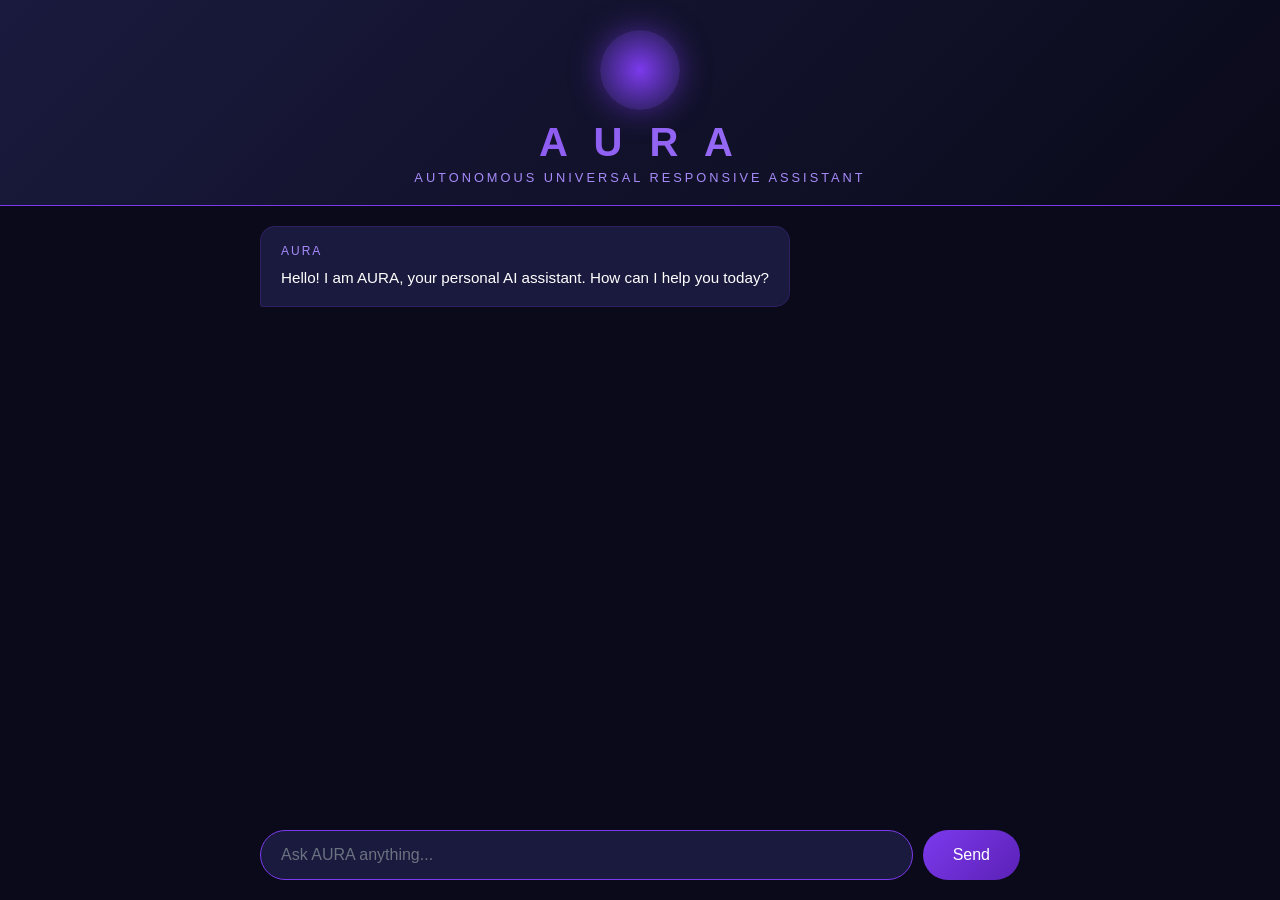
==== interface/web/index.html @ 2ef06c22 "Day 04 - Beautiful web interface added" ====
<!DOCTYPE html>
<html lang="en">
<head>
    <meta charset="UTF-8">
    <meta name="viewport" content="width=device-width, initial-scale=1.0">
    <title>AURA - Your AI Assistant</title>
    <style>
        * { margin: 0; padding: 0; box-sizing: border-box; }
        
        body {
            background: #0a0a1a;
            color: #ffffff;
            font-family: 'Segoe UI', sans-serif;
            height: 100vh;
            display: flex;
            flex-direction: column;
            align-items: center;
        }

        .header {
            width: 100%;
            padding: 20px;
            text-align: center;
            background: linear-gradient(135deg, #1a1a3e, #0a0a1a);
            border-bottom: 1px solid #7c3aed;
        }

        .header h1 {
            font-size: 2.5rem;
            background: linear-gradient(135deg, #7c3aed, #a78bfa);
            -webkit-background-clip: text;
            -webkit-text-fill-color: transparent;
            letter-spacing: 8px;
        }

        .header p {
            color: #a78bfa;
            font-size: 0.8rem;
            letter-spacing: 3px;
            margin-top: 5px;
        }

        .chat-container {
            width: 100%;
            max-width: 800px;
            flex: 1;
            overflow-y: auto;
            padding: 20px;
            display: flex;
            flex-direction: column;
            gap: 15px;
        }

        .message {
            padding: 15px 20px;
            border-radius: 15px;
            max-width: 75%;
            line-height: 1.6;
            font-size: 0.95rem;
        }

        .user-message {
            background: linear-gradient(135deg, #7c3aed, #5b21b6);
            align-self: flex-end;
            border-bottom-right-radius: 3px;
        }

        .aura-message {
            background: #1a1a3e;
            border: 1px solid #7c3aed33;
            align-self: flex-start;
            border-bottom-left-radius: 3px;
        }

        .aura-label {
            color: #a78bfa;
            font-size: 0.75rem;
            letter-spacing: 2px;
            margin-bottom: 5px;
        }

        .input-container {
            width: 100%;
            max-width: 800px;
            padding: 20px;
            display: flex;
            gap: 10px;
        }

        input {
            flex: 1;
            padding: 15px 20px;
            background: #1a1a3e;
            border: 1px solid #7c3aed;
            border-radius: 30px;
            color: #ffffff;
            font-size: 1rem;
            outline: none;
        }

        input::placeholder { color: #6b7280; }

        input:focus { border-color: #a78bfa; }

        button {
            padding: 15px 30px;
            background: linear-gradient(135deg, #7c3aed, #5b21b6);
            border: none;
            border-radius: 30px;
            color: white;
            font-size: 1rem;
            cursor: pointer;
            transition: all 0.3s;
        }

        button:hover {
            transform: scale(1.05);
            box-shadow: 0 0 20px #7c3aed55;
        }

        .typing {
            color: #a78bfa;
            font-style: italic;
            font-size: 0.85rem;
            padding: 5px 20px;
        }

        .orb {
            width: 80px;
            height: 80px;
            border-radius: 50%;
            background: radial-gradient(circle, #7c3aed, #1a1a3e);
            margin: 10px auto;
            box-shadow: 0 0 30px #7c3aed88;
            animation: pulse 2s infinite;
        }

        @keyframes pulse {
            0% { box-shadow: 0 0 30px #7c3aed88; }
            50% { box-shadow: 0 0 60px #a78bfa88; }
            100% { box-shadow: 0 0 30px #7c3aed88; }
        }
    </style>
</head>
<body>

    <div class="header">
        <div class="orb"></div>
        <h1>A U R A</h1>
        <p>AUTONOMOUS UNIVERSAL RESPONSIVE ASSISTANT</p>
    </div>

    <div class="chat-container" id="chat">
        <div class="message aura-message">
            <div class="aura-label">AURA</div>
            Hello! I am AURA, your personal AI assistant. How can I help you today?
        </div>
    </div>

    <div class="input-container">
        <input 
            type="text" 
            id="userInput" 
            placeholder="Ask AURA anything..."
            onkeypress="if(event.key==='Enter') sendMessage()"
        />
        <button onclick="sendMessage()">Send</button>
    </div>

    <script>
        async function sendMessage() {
            const input = document.getElementById('userInput');
            const chat = document.getElementById('chat');
            const text = input.value.trim();
            if (!text) return;

            chat.innerHTML += `
                <div class="message user-message">${text}</div>
            `;

            input.value = '';
            chat.innerHTML += `<div class="typing" id="typing">AURA is thinking...</div>`;
            chat.scrollTop = chat.scrollHeight;

            const response = await fetch('/chat', {
                method: 'POST',
                headers: { 'Content-Type': 'application/json' },
                body: JSON.stringify({ text: text })
            });

            const data = await response.json();
            document.getElementById('typing').remove();

            chat.innerHTML += `
                <div class="message aura-message">
                    <div class="aura-label">AURA</div>
                    ${data.response}
                </div>
            `;
            chat.scrollTop = chat.scrollHeight;
        }
    </script>

</body>
</html>
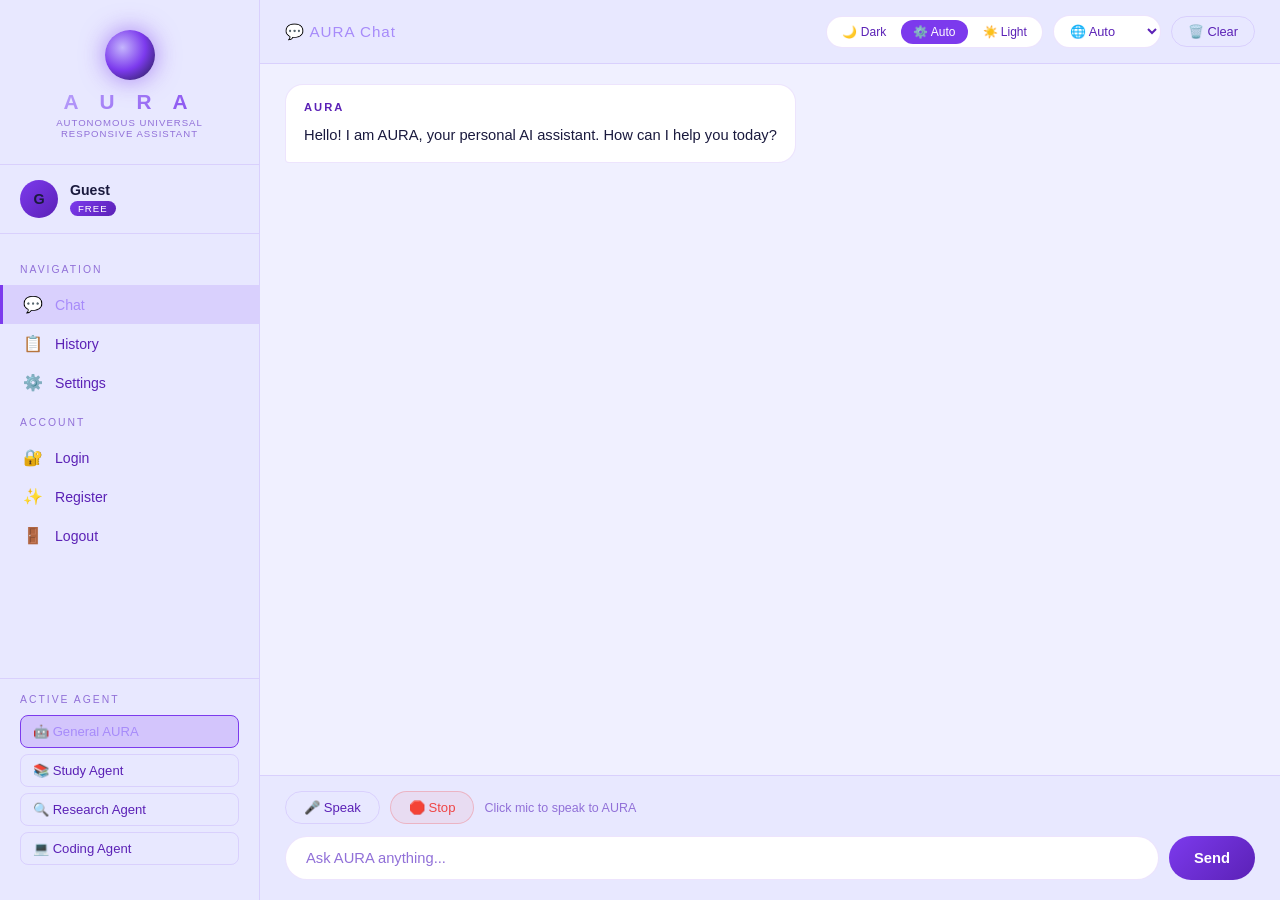
==== commit 0a5749c5: "Day 09 - Professional agents, conversation memory, themes, voice controls" ====
--- a/interface/web/index.html
+++ b/interface/web/index.html
@@ -6,200 +6,1113 @@
     <title>AURA - Your AI Assistant</title>
     <style>
         * { margin: 0; padding: 0; box-sizing: border-box; }
-        
+
+        :root {
+            --bg: #07071a;
+            --bg2: #0d0d2b;
+            --card: #13133a;
+            --border: #4f27a833;
+            --purple: #7c3aed;
+            --purple-light: #a78bfa;
+            --purple-dark: #5b21b6;
+            --text: #ffffff;
+            --text-muted: #9170d8;
+            --text-dim: #4f4f7a;
+        }
+
+        body.light {
+            --bg: #f0f0ff;
+            --bg2: #e8e8ff;
+            --card: #ffffff;
+            --border: #7c3aed22;
+            --text: #1a1a3e;
+            --text-muted: #5b21b6;
+            --text-dim: #9170d8;
+        }
+
         body {
-            background: #0a0a1a;
-            color: #ffffff;
+            background: var(--bg);
+            color: var(--text);
             font-family: 'Segoe UI', sans-serif;
             height: 100vh;
             display: flex;
+            overflow: hidden;
+            transition: background 0.3s, color 0.3s;
+        }
+
+        /* Sidebar */
+        .sidebar {
+            width: 260px;
+            background: var(--bg2);
+            border-right: 1px solid var(--border);
+            display: flex;
             flex-direction: column;
-            align-items: center;
-        }
-
-        .header {
-            width: 100%;
-            padding: 20px;
+            padding: 20px 0;
+            flex-shrink: 0;
+            transition: background 0.3s;
+        }
+
+        .logo {
             text-align: center;
-            background: linear-gradient(135deg, #1a1a3e, #0a0a1a);
-            border-bottom: 1px solid #7c3aed;
-        }
-
-        .header h1 {
-            font-size: 2.5rem;
-            background: linear-gradient(135deg, #7c3aed, #a78bfa);
+            padding: 10px 20px 25px;
+            border-bottom: 1px solid var(--border);
+        }
+
+        .orb {
+            width: 50px;
+            height: 50px;
+            border-radius: 50%;
+            background: radial-gradient(circle at 35% 35%, #c4b5fd, #7c3aed, #1a1a3e);
+            margin: 0 auto 10px;
+            box-shadow: 0 0 25px #7c3aed99;
+            animation: pulse 3s infinite;
+        }
+
+        .orb.talking {
+            animation: talking 0.5s infinite;
+        }
+
+        @keyframes pulse {
+            0%, 100% { box-shadow: 0 0 25px #7c3aed99; }
+            50% { box-shadow: 0 0 50px #a78bfacc; }
+        }
+
+        @keyframes talking {
+            0%, 100% { transform: scale(1); box-shadow: 0 0 25px #7c3aed99; }
+            50% { transform: scale(1.1); box-shadow: 0 0 60px #a78bfadd; }
+        }
+
+        .logo h1 {
+            font-size: 1.3rem;
+            background: linear-gradient(135deg, #c4b5fd, #7c3aed);
             -webkit-background-clip: text;
             -webkit-text-fill-color: transparent;
             letter-spacing: 8px;
         }
 
-        .header p {
-            color: #a78bfa;
+        .logo p {
+            color: var(--text-dim);
+            font-size: 0.6rem;
+            letter-spacing: 1px;
+            margin-top: 3px;
+        }
+
+        .user-info {
+            padding: 15px 20px;
+            border-bottom: 1px solid var(--border);
+            display: flex;
+            align-items: center;
+            gap: 12px;
+        }
+
+        .user-avatar {
+            width: 38px;
+            height: 38px;
+            border-radius: 50%;
+            background: linear-gradient(135deg, #7c3aed, #5b21b6);
+            display: flex;
+            align-items: center;
+            justify-content: center;
+            font-weight: 700;
+            font-size: 0.9rem;
+            flex-shrink: 0;
+        }
+
+        .user-details h3 {
+            font-size: 0.88rem;
+            color: var(--text);
+        }
+
+        .user-details p {
+            font-size: 0.72rem;
+            color: var(--text-muted);
+        }
+
+        .plan-badge {
+            background: linear-gradient(135deg, #7c3aed, #5b21b6);
+            color: white;
+            font-size: 0.6rem;
+            padding: 2px 8px;
+            border-radius: 10px;
+            letter-spacing: 1px;
+            margin-top: 3px;
+            display: inline-block;
+        }
+
+        .nav {
+            flex: 1;
+            padding: 15px 0;
+        }
+
+        .nav-section {
+            padding: 5px 20px;
+            color: var(--text-dim);
+            font-size: 0.65rem;
+            letter-spacing: 2px;
+            margin: 10px 0 5px;
+        }
+
+        .nav-item {
+            padding: 10px 20px;
+            display: flex;
+            align-items: center;
+            gap: 12px;
+            cursor: pointer;
+            transition: all 0.2s;
+            border-left: 3px solid transparent;
+            font-size: 0.88rem;
+            color: var(--text-muted);
+        }
+
+        .nav-item:hover {
+            background: #7c3aed11;
+            color: var(--text);
+        }
+
+        .nav-item.active {
+            background: #7c3aed22;
+            color: var(--purple-light);
+            border-left-color: var(--purple);
+        }
+
+        .nav-icon {
+            width: 20px;
+            text-align: center;
+            font-size: 1rem;
+        }
+
+        .agent-selector {
+            padding: 15px 20px;
+            border-top: 1px solid var(--border);
+        }
+
+        .agent-selector p {
+            color: var(--text-dim);
+            font-size: 0.65rem;
+            letter-spacing: 2px;
+            margin-bottom: 10px;
+        }
+
+        .agents {
+            display: flex;
+            flex-direction: column;
+            gap: 6px;
+        }
+
+        .agent-btn {
+            padding: 8px 12px;
+            border-radius: 8px;
+            border: 1px solid var(--border);
+            background: transparent;
+            color: var(--text-muted);
+            cursor: pointer;
+            font-size: 0.82rem;
+            transition: all 0.2s;
+            text-align: left;
+            font-family: 'Segoe UI', sans-serif;
+            display: flex;
+            align-items: center;
+            gap: 8px;
+        }
+
+        .agent-btn:hover {
+            background: #7c3aed22;
+            color: var(--purple-light);
+            border-color: var(--purple);
+        }
+
+        .agent-btn.active {
+            background: #7c3aed33;
+            color: var(--purple-light);
+            border-color: var(--purple);
+        }
+
+        .main {
+            flex: 1;
+            display: flex;
+            flex-direction: column;
+            overflow: hidden;
+        }
+
+        .topbar {
+            padding: 15px 25px;
+            border-bottom: 1px solid var(--border);
+            display: flex;
+            align-items: center;
+            justify-content: space-between;
+            background: var(--bg2);
+            transition: background 0.3s;
+        }
+
+        .topbar-title {
+            font-size: 0.95rem;
+            color: var(--purple-light);
+            letter-spacing: 1px;
+        }
+
+        .topbar-controls {
+            display: flex;
+            align-items: center;
+            gap: 10px;
+        }
+
+        .theme-toggle {
+            display: flex;
+            gap: 3px;
+            background: var(--card);
+            border: 1px solid var(--border);
+            border-radius: 20px;
+            padding: 3px;
+        }
+
+        .theme-btn {
+            padding: 5px 12px;
+            border-radius: 15px;
+            border: none;
+            background: transparent;
+            color: var(--text-muted);
+            cursor: pointer;
+            font-size: 0.75rem;
+            transition: all 0.2s;
+            font-family: 'Segoe UI', sans-serif;
+        }
+
+        .theme-btn.active {
+            background: var(--purple);
+            color: white;
+        }
+
+        .control-btn {
+            padding: 7px 16px;
+            border-radius: 20px;
+            border: 1px solid var(--border);
+            background: transparent;
+            color: var(--text-muted);
+            cursor: pointer;
             font-size: 0.8rem;
-            letter-spacing: 3px;
-            margin-top: 5px;
-        }
-
-        .chat-container {
-            width: 100%;
-            max-width: 800px;
+            transition: all 0.2s;
+            font-family: 'Segoe UI', sans-serif;
+        }
+
+        .control-btn:hover {
+            background: #7c3aed22;
+            color: var(--purple-light);
+            border-color: var(--purple);
+        }
+
+        .lang-select {
+            padding: 7px 12px;
+            border-radius: 20px;
+            border: 1px solid var(--border);
+            background: var(--card);
+            color: var(--text-muted);
+            cursor: pointer;
+            font-size: 0.8rem;
+            outline: none;
+            font-family: 'Segoe UI', sans-serif;
+        }
+
+        .chat-area {
             flex: 1;
             overflow-y: auto;
-            padding: 20px;
+            padding: 20px 25px;
             display: flex;
             flex-direction: column;
             gap: 15px;
+            scrollbar-width: thin;
+            scrollbar-color: #4f27a8 transparent;
         }
 
         .message {
-            padding: 15px 20px;
-            border-radius: 15px;
+            padding: 13px 18px;
+            border-radius: 18px;
             max-width: 75%;
-            line-height: 1.6;
-            font-size: 0.95rem;
+            line-height: 1.65;
+            font-size: 0.92rem;
+            animation: fadeIn 0.3s ease;
+        }
+
+        @keyframes fadeIn {
+            from { opacity: 0; transform: translateY(8px); }
+            to { opacity: 1; transform: translateY(0); }
         }
 
         .user-message {
-            background: linear-gradient(135deg, #7c3aed, #5b21b6);
+            background: linear-gradient(135deg, #6d28d9, #4c1d95);
             align-self: flex-end;
-            border-bottom-right-radius: 3px;
+            border-bottom-right-radius: 4px;
+            box-shadow: 0 4px 15px #7c3aed33;
+            color: #ffffff;
         }
 
         .aura-message {
-            background: #1a1a3e;
-            border: 1px solid #7c3aed33;
+            background: var(--card);
+            border: 1px solid var(--border);
             align-self: flex-start;
-            border-bottom-left-radius: 3px;
+            border-bottom-left-radius: 4px;
         }
 
         .aura-label {
-            color: #a78bfa;
-            font-size: 0.75rem;
+            color: var(--text-muted);
+            font-size: 0.7rem;
             letter-spacing: 2px;
-            margin-bottom: 5px;
-        }
-
-        .input-container {
-            width: 100%;
-            max-width: 800px;
-            padding: 20px;
-            display: flex;
+            margin-bottom: 6px;
+            font-weight: 600;
+        }
+
+        .agent-tag {
+            display: inline-block;
+            padding: 2px 8px;
+            border-radius: 10px;
+            font-size: 0.65rem;
+            letter-spacing: 1px;
+            margin-left: 8px;
+            background: #7c3aed33;
+            color: var(--purple-light);
+        }
+
+        .msg-content {
+    color: var(--text);
+    line-height: 1.8;
+    white-space: pre-wrap;
+        }
+
+
+        .msg-actions {
+            display: flex;
+            gap: 6px;
+            margin-top: 10px;
+            flex-wrap: wrap;
+        }
+
+        .msg-btn {
+            padding: 4px 12px;
+            border-radius: 12px;
+            border: 1px solid var(--border);
+            background: transparent;
+            color: var(--text-muted);
+            cursor: pointer;
+            font-size: 0.72rem;
+            transition: all 0.2s;
+            font-family: 'Segoe UI', sans-serif;
+        }
+
+        .msg-btn:hover {
+            background: #7c3aed22;
+            color: var(--purple-light);
+            border-color: var(--purple);
+        }
+
+        .typing-indicator {
+            display: flex;
+            align-items: center;
+            gap: 5px;
+            padding: 14px 18px;
+            background: var(--card);
+            border: 1px solid var(--border);
+            border-radius: 18px;
+            border-bottom-left-radius: 4px;
+            align-self: flex-start;
+        }
+
+        .dot {
+            width: 7px;
+            height: 7px;
+            background: var(--purple);
+            border-radius: 50%;
+            animation: bounce 1.2s infinite;
+        }
+
+        .dot:nth-child(2) { animation-delay: 0.2s; }
+        .dot:nth-child(3) { animation-delay: 0.4s; }
+
+        @keyframes bounce {
+            0%, 100% { transform: translateY(0); opacity: 0.5; }
+            50% { transform: translateY(-7px); opacity: 1; }
+        }
+
+        .input-area {
+            padding: 15px 25px 20px;
+            border-top: 1px solid var(--border);
+            background: var(--bg2);
+            transition: background 0.3s;
+        }
+
+        .voice-bar {
+            display: flex;
+            align-items: center;
             gap: 10px;
-        }
-
-        input {
+            margin-bottom: 12px;
+        }
+
+        .voice-btn {
+            padding: 8px 18px;
+            border-radius: 20px;
+            border: 1px solid var(--border);
+            background: transparent;
+            color: var(--text-muted);
+            cursor: pointer;
+            font-size: 0.82rem;
+            transition: all 0.2s;
+            font-family: 'Segoe UI', sans-serif;
+            display: flex;
+            align-items: center;
+            gap: 6px;
+        }
+
+        .voice-btn:hover {
+            background: #7c3aed22;
+            color: var(--purple-light);
+            border-color: var(--purple);
+        }
+
+        .voice-btn.recording {
+            background: #ef444422;
+            color: #ef4444;
+            border-color: #ef4444;
+            animation: recordPulse 1s infinite;
+        }
+
+        .voice-btn.stop-btn {
+            background: #ef444411;
+            color: #ef4444;
+            border-color: #ef444444;
+        }
+
+        .voice-btn.stop-btn:hover {
+            background: #ef444422;
+            border-color: #ef4444;
+        }
+
+        @keyframes recordPulse {
+            0%, 100% { box-shadow: 0 0 0 0 #ef444433; }
+            50% { box-shadow: 0 0 0 8px transparent; }
+        }
+
+        .voice-status {
+            font-size: 0.78rem;
+            color: var(--text-dim);
+        }
+
+        .input-row {
+            display: flex;
+            gap: 10px;
+        }
+
+        input[type="text"] {
             flex: 1;
-            padding: 15px 20px;
-            background: #1a1a3e;
-            border: 1px solid #7c3aed;
+            padding: 13px 20px;
+            background: var(--card);
+            border: 1px solid var(--border);
             border-radius: 30px;
-            color: #ffffff;
-            font-size: 1rem;
+            color: var(--text);
+            font-size: 0.92rem;
             outline: none;
-        }
-
-        input::placeholder { color: #6b7280; }
-
-        input:focus { border-color: #a78bfa; }
-
-        button {
-            padding: 15px 30px;
-            background: linear-gradient(135deg, #7c3aed, #5b21b6);
+            transition: all 0.3s;
+            font-family: 'Segoe UI', sans-serif;
+        }
+
+        input[type="text"]:focus {
+            border-color: var(--purple);
+            box-shadow: 0 0 20px #7c3aed22;
+        }
+
+        input[type="text"]::placeholder { color: var(--text-dim); }
+
+        .send-btn {
+            padding: 13px 25px;
+            background: linear-gradient(135deg, var(--purple), var(--purple-dark));
             border: none;
             border-radius: 30px;
             color: white;
-            font-size: 1rem;
+            font-size: 0.92rem;
             cursor: pointer;
             transition: all 0.3s;
-        }
-
-        button:hover {
+            font-family: 'Segoe UI', sans-serif;
+            font-weight: 600;
+        }
+
+        .send-btn:hover {
             transform: scale(1.05);
-            box-shadow: 0 0 20px #7c3aed55;
-        }
-
-        .typing {
-            color: #a78bfa;
-            font-style: italic;
+            box-shadow: 0 0 25px #7c3aed66;
+        }
+
+        .history-panel {
+            display: none;
+            flex-direction: column;
+            flex: 1;
+            overflow-y: auto;
+            padding: 20px 25px;
+            gap: 10px;
+        }
+
+        .history-item {
+            background: var(--card);
+            border: 1px solid var(--border);
+            border-radius: 12px;
+            padding: 12px 16px;
             font-size: 0.85rem;
-            padding: 5px 20px;
-        }
-
-        .orb {
-            width: 80px;
-            height: 80px;
-            border-radius: 50%;
-            background: radial-gradient(circle, #7c3aed, #1a1a3e);
-            margin: 10px auto;
-            box-shadow: 0 0 30px #7c3aed88;
-            animation: pulse 2s infinite;
-        }
-
-        @keyframes pulse {
-            0% { box-shadow: 0 0 30px #7c3aed88; }
-            50% { box-shadow: 0 0 60px #a78bfa88; }
-            100% { box-shadow: 0 0 30px #7c3aed88; }
+        }
+
+        .history-time { color: var(--text-dim); font-size: 0.72rem; margin-bottom: 6px; }
+        .history-user { color: var(--purple-light); margin-bottom: 4px; }
+        .history-aura { color: var(--text); }
+
+        .settings-panel {
+            display: none;
+            flex-direction: column;
+            flex: 1;
+            overflow-y: auto;
+            padding: 20px 25px;
+            gap: 20px;
+        }
+
+        .settings-card {
+            background: var(--card);
+            border: 1px solid var(--border);
+            border-radius: 16px;
+            padding: 20px;
+        }
+
+        .settings-card h3 {
+            color: var(--purple-light);
+            font-size: 0.9rem;
+            letter-spacing: 1px;
+            margin-bottom: 15px;
+            padding-bottom: 10px;
+            border-bottom: 1px solid var(--border);
+        }
+
+        .setting-row {
+            display: flex;
+            align-items: center;
+            justify-content: space-between;
+            padding: 12px 0;
+            border-bottom: 1px solid var(--border);
+        }
+
+        .setting-row:last-child { border-bottom: none; }
+
+        .setting-label {
+            color: var(--text-muted);
+            font-size: 0.85rem;
+        }
+
+        .setting-control select {
+            padding: 6px 12px;
+            background: var(--bg);
+            border: 1px solid var(--border);
+            border-radius: 8px;
+            color: var(--text);
+            font-size: 0.82rem;
+            outline: none;
+            font-family: 'Segoe UI', sans-serif;
+            cursor: pointer;
+        }
+
+        .empty-msg {
+            color: var(--text-dim);
+            text-align: center;
+            margin-top: 40px;
+            font-size: 0.9rem;
+        }
+
+        /* Scrollbar */
+        ::-webkit-scrollbar { width: 4px; }
+        ::-webkit-scrollbar-track { background: transparent; }
+        ::-webkit-scrollbar-thumb { background: #4f27a8; border-radius: 4px; }
+
+        /* Mobile */
+        @media (max-width: 768px) {
+            .sidebar { display: none; }
+            .message { max-width: 90%; }
         }
     </style>
 </head>
 <body>
 
-    <div class="header">
-        <div class="orb"></div>
-        <h1>A U R A</h1>
-        <p>AUTONOMOUS UNIVERSAL RESPONSIVE ASSISTANT</p>
-    </div>
-
-    <div class="chat-container" id="chat">
-        <div class="message aura-message">
-            <div class="aura-label">AURA</div>
-            Hello! I am AURA, your personal AI assistant. How can I help you today?
+    <!-- Sidebar -->
+    <div class="sidebar">
+        <div class="logo">
+            <div class="orb" id="orb"></div>
+            <h1>A U R A</h1>
+            <p>AUTONOMOUS UNIVERSAL RESPONSIVE ASSISTANT</p>
+        </div>
+
+        <div class="user-info">
+            <div class="user-avatar" id="userAvatar">G</div>
+            <div class="user-details">
+                <h3 id="userName">Guest</h3>
+                <span class="plan-badge" id="userPlan">FREE</span>
+            </div>
+        </div>
+
+        <nav class="nav">
+            <div class="nav-section">NAVIGATION</div>
+            <div class="nav-item active" onclick="showPanel('chat', this)">
+                <span class="nav-icon">💬</span> Chat
+            </div>
+            <div class="nav-item" onclick="showPanel('history', this)">
+                <span class="nav-icon">📋</span> History
+            </div>
+            <div class="nav-item" onclick="showPanel('settings', this)">
+                <span class="nav-icon">⚙️</span> Settings
+            </div>
+
+            <div class="nav-section">ACCOUNT</div>
+            <div class="nav-item" onclick="window.location.href='/login'">
+                <span class="nav-icon">🔐</span> Login
+            </div>
+            <div class="nav-item" onclick="window.location.href='/register'">
+                <span class="nav-icon">✨</span> Register
+            </div>
+            <div class="nav-item" onclick="logout()">
+                <span class="nav-icon">🚪</span> Logout
+            </div>
+        </nav>
+
+        <div class="agent-selector">
+            <p>ACTIVE AGENT</p>
+            <div class="agents">
+                <button class="agent-btn active" onclick="setAgent('general', this)">
+                    🤖 General AURA
+                </button>
+                <button class="agent-btn" onclick="setAgent('study', this)">
+                    📚 Study Agent
+                </button>
+                <button class="agent-btn" onclick="setAgent('research', this)">
+                    🔍 Research Agent
+                </button>
+                <button class="agent-btn" onclick="setAgent('code', this)">
+                    💻 Coding Agent
+                </button>
+            </div>
         </div>
     </div>
 
-    <div class="input-container">
-        <input 
-            type="text" 
-            id="userInput" 
-            placeholder="Ask AURA anything..."
-            onkeypress="if(event.key==='Enter') sendMessage()"
-        />
-        <button onclick="sendMessage()">Send</button>
+    <!-- Main -->
+    <div class="main">
+
+        <!-- Top bar -->
+        <div class="topbar">
+            <span class="topbar-title" id="topbarTitle">💬 AURA Chat</span>
+            <div class="topbar-controls">
+                <div class="theme-toggle">
+                    <button class="theme-btn" onclick="setTheme('dark', this)">🌙 Dark</button>
+                    <button class="theme-btn active" onclick="setTheme('system', this)">⚙️ Auto</button>
+                    <button class="theme-btn" onclick="setTheme('light', this)">☀️ Light</button>
+                </div>
+                <select class="lang-select" id="langSelect" onchange="setLanguage(this.value)">
+                    <option value="auto">🌐 Auto</option>
+                    <option value="english">🇬🇧 English</option>
+                    <option value="urdu">🇵🇰 Urdu</option>
+                </select>
+                <button class="control-btn" onclick="clearChat()">🗑️ Clear</button>
+            </div>
+        </div>
+
+        <!-- Chat panel -->
+        <div class="chat-area" id="chatPanel">
+            <div class="message aura-message">
+                <div class="aura-label">AURA</div>
+                <div class="msg-content">Hello! I am AURA, your personal AI assistant. How can I help you today?</div>
+            </div>
+        </div>
+
+        <!-- History panel -->
+        <div class="history-panel" id="historyPanel"></div>
+
+        <!-- Settings panel -->
+        <div class="settings-panel" id="settingsPanel">
+            <div class="settings-card">
+                <h3>🎤 VOICE SETTINGS</h3>
+                <div class="setting-row">
+                    <span class="setting-label">Voice Type</span>
+                    <div class="setting-control">
+                        <select onchange="updateVoiceSetting('voice', this.value)">
+                            <option value="female">Female (Hazel)</option>
+                            <option value="male">Male (David)</option>
+                        </select>
+                    </div>
+                </div>
+                <div class="setting-row">
+                    <span class="setting-label">Speaking Speed</span>
+                    <div class="setting-control">
+                        <select onchange="updateVoiceSetting('speed', this.value)">
+                            <option value="slow">Slow</option>
+                            <option value="normal" selected>Normal</option>
+                            <option value="fast">Fast</option>
+                        </select>
+                    </div>
+                </div>
+            </div>
+
+            <div class="settings-card">
+                <h3>🌍 LANGUAGE SETTINGS</h3>
+                <div class="setting-row">
+                    <span class="setting-label">Response Language</span>
+                    <div class="setting-control">
+                        <select onchange="setLanguage(this.value)">
+                            <option value="auto">Auto Detect</option>
+                            <option value="english">English</option>
+                            <option value="urdu">اردو Urdu</option>
+                        </select>
+                    </div>
+                </div>
+            </div>
+
+            <div class="settings-card">
+                <h3>🤖 ABOUT AURA</h3>
+                <div class="setting-row">
+                    <span class="setting-label">Version</span>
+                    <span class="setting-label">1.0.0</span>
+                </div>
+                <div class="setting-row">
+                    <span class="setting-label">AI Model</span>
+                    <span class="setting-label">Llama 3.3 70B</span>
+                </div>
+                <div class="setting-row">
+                    <span class="setting-label">Memory System</span>
+                    <span class="setting-label">Vector + JSON</span>
+                </div>
+                <div class="setting-row">
+                    <span class="setting-label">Developer</span>
+                    <span class="setting-label">Hassan Saeed</span>
+                </div>
+                <div class="setting-row">
+                    <span class="setting-label">University</span>
+                    <span class="setting-label">Hazara University</span>
+                </div>
+            </div>
+        </div>
+
+        <!-- Input area -->
+        <div class="input-area" id="inputArea">
+            <div class="voice-bar">
+                <button class="voice-btn" id="micBtn" onclick="toggleVoice()">
+                    🎤 Speak
+                </button>
+                <button class="voice-btn stop-btn" onclick="stopAudio()">
+                    🛑 Stop
+                </button>
+                <span class="voice-status" id="voiceStatus">Click mic to speak to AURA</span>
+            </div>
+            <div class="input-row">
+                <input
+                    type="text"
+                    id="userInput"
+                    placeholder="Ask AURA anything..."
+                    onkeypress="if(event.key==='Enter') sendMessage()"
+                />
+                <button class="send-btn" onclick="sendMessage()">Send</button>
+            </div>
+        </div>
     </div>
 
     <script>
+        let currentAgent = 'general'
+        let currentLanguage = 'auto'
+        let isRecording = false
+        let recognition = null
+        let userName = 'Guest'
+        let userPlan = 'FREE'
+
+        // Load user
+        const savedUser = localStorage.getItem('aura_user')
+        if (savedUser) {
+            const user = JSON.parse(savedUser)
+            userName = user.name || user.username
+            userPlan = (user.plan || 'free').toUpperCase()
+            document.getElementById('userName').textContent = userName
+            document.getElementById('userPlan').textContent = userPlan
+            document.getElementById('userAvatar').textContent = userName[0].toUpperCase()
+        }
+
+        // Load saved theme
+        const savedTheme = localStorage.getItem('aura_theme') || 'system'
+        applyTheme(savedTheme)
+
+        function applyTheme(theme) {
+            if (theme === 'light') {
+                document.body.classList.add('light')
+            } else if (theme === 'dark') {
+                document.body.classList.remove('light')
+            } else {
+                const prefersDark = window.matchMedia('(prefers-color-scheme: dark)').matches
+                if (!prefersDark) {
+                    document.body.classList.add('light')
+                } else {
+                    document.body.classList.remove('light')
+                }
+            }
+        }
+
+        function setTheme(theme, el) {
+            document.querySelectorAll('.theme-btn').forEach(b => b.classList.remove('active'))
+            el.classList.add('active')
+            localStorage.setItem('aura_theme', theme)
+            applyTheme(theme)
+        }
+
+        function showPanel(panel, el) {
+            document.querySelectorAll('.nav-item').forEach(i => i.classList.remove('active'))
+            if (el) el.classList.add('active')
+
+            document.getElementById('chatPanel').style.display = panel === 'chat' ? 'flex' : 'none'
+            document.getElementById('historyPanel').style.display = panel === 'history' ? 'flex' : 'none'
+            document.getElementById('settingsPanel').style.display = panel === 'settings' ? 'flex' : 'none'
+            document.getElementById('inputArea').style.display = panel === 'chat' ? 'block' : 'none'
+
+            const titles = {
+                chat: '💬 AURA Chat',
+                history: '📋 Chat History',
+                settings: '⚙️ Settings'
+            }
+            document.getElementById('topbarTitle').textContent = titles[panel]
+
+            if (panel === 'history') loadHistory()
+        }
+
+        function setAgent(agent, el) {
+            currentAgent = agent
+            document.querySelectorAll('.agent-btn').forEach(b => b.classList.remove('active'))
+            el.classList.add('active')
+        }
+
+        function setLanguage(lang) {
+            currentLanguage = lang
+        }
+
+        function clearChat() {
+            document.getElementById('chatPanel').innerHTML = `
+                <div class="message aura-message">
+                    <div class="aura-label">AURA</div>
+                    <div class="msg-content">Chat cleared. How can I help you?</div>
+                </div>`
+        }
+
+        function logout() {
+            localStorage.removeItem('aura_user')
+            window.location.href = '/login'
+        }
+
+        // Voice input
+        function toggleVoice() {
+            if (!('webkitSpeechRecognition' in window) && !('SpeechRecognition' in window)) {
+                alert('Voice not supported. Please use Chrome browser.')
+                return
+            }
+            if (isRecording) {
+                stopRecording()
+            } else {
+                startRecording()
+            }
+        }
+
+        function startRecording() {
+            const SpeechRecognition = window.SpeechRecognition || window.webkitSpeechRecognition
+            recognition = new SpeechRecognition()
+            recognition.lang = currentLanguage === 'urdu' ? 'ur-PK' : 'en-US'
+            recognition.continuous = false
+            recognition.interimResults = false
+
+            recognition.onstart = () => {
+                isRecording = true
+                document.getElementById('micBtn').classList.add('recording')
+                document.getElementById('micBtn').textContent = '🔴 Listening...'
+                document.getElementById('voiceStatus').textContent = 'Listening... speak now'
+            }
+
+            recognition.onresult = (event) => {
+                const text = event.results[0][0].transcript
+                document.getElementById('userInput').value = text
+                document.getElementById('voiceStatus').textContent = 'Heard: "' + text + '"'
+                stopRecording()
+                sendMessage()
+            }
+
+            recognition.onerror = () => {
+                stopRecording()
+                document.getElementById('voiceStatus').textContent = 'Could not hear. Try again.'
+            }
+
+            recognition.onend = () => stopRecording()
+            recognition.start()
+        }
+
+        function stopRecording() {
+            isRecording = false
+            if (recognition) recognition.stop()
+            document.getElementById('micBtn').classList.remove('recording')
+            document.getElementById('micBtn').textContent = '🎤 Speak'
+        }
+
+        // Voice output — only first 2 sentences automatically
+        function speakText(text) {
+            if ('speechSynthesis' in window) {
+                window.speechSynthesis.cancel()
+                const clean = text.replace(/[*#`_\[\]()>|]/g, '')
+                const sentences = clean.split(/(?<=[.!?])\s+/)
+                const shortText = sentences.slice(0, 2).join(' ')
+                const utterance = new SpeechSynthesisUtterance(shortText)
+                utterance.lang = currentLanguage === 'urdu' ? 'ur-PK' : 'en-US'
+                utterance.rate = 1.0
+                window.speechSynthesis.speak(utterance)
+                document.getElementById('orb').classList.add('talking')
+                utterance.onend = () => {
+                    document.getElementById('orb').classList.remove('talking')
+                }
+            }
+        }
+
+        // Read full response on demand
+        function readFullResponse(text) {
+            if ('speechSynthesis' in window) {
+                window.speechSynthesis.cancel()
+                const clean = text.replace(/[*#`_\[\]()>|]/g, '')
+                const utterance = new SpeechSynthesisUtterance(clean)
+                utterance.lang = currentLanguage === 'urdu' ? 'ur-PK' : 'en-US'
+                utterance.rate = 1.0
+                window.speechSynthesis.speak(utterance)
+                document.getElementById('orb').classList.add('talking')
+                utterance.onend = () => {
+                    document.getElementById('orb').classList.remove('talking')
+                }
+            }
+        }
+
+        function stopAudio() {
+            if ('speechSynthesis' in window) {
+                window.speechSynthesis.cancel()
+                document.getElementById('orb').classList.remove('talking')
+                document.getElementById('voiceStatus').textContent = 'Stopped'
+            }
+        }
+
+        function copyText(text) {
+            navigator.clipboard.writeText(text).then(() => {
+                document.getElementById('voiceStatus').textContent = 'Copied to clipboard!'
+                setTimeout(() => {
+                    document.getElementById('voiceStatus').textContent = 'Click mic to speak to AURA'
+                }, 2000)
+            })
+        }
+
+        // Send message
         async function sendMessage() {
-            const input = document.getElementById('userInput');
-            const chat = document.getElementById('chat');
-            const text = input.value.trim();
-            if (!text) return;
+            const input = document.getElementById('userInput')
+            const chat = document.getElementById('chatPanel')
+            let text = input.value.trim()
+            if (!text) return
+
+            const displayText = text
+
+            // Add agent prefix if specific agent selected
+            if (currentAgent !== 'general') {
+                text = currentAgent + ' ' + text
+            }
+
+            chat.innerHTML += `<div class="message user-message">${displayText}</div>`
+            input.value = ''
 
             chat.innerHTML += `
-                <div class="message user-message">${text}</div>
-            `;
-
-            input.value = '';
-            chat.innerHTML += `<div class="typing" id="typing">AURA is thinking...</div>`;
-            chat.scrollTop = chat.scrollHeight;
-
-            const response = await fetch('/chat', {
+                <div class="typing-indicator" id="typing">
+                    <div class="dot"></div>
+                    <div class="dot"></div>
+                    <div class="dot"></div>
+                </div>`
+            chat.scrollTop = chat.scrollHeight
+            document.getElementById('orb').classList.add('talking')
+
+            try {
+                const response = await fetch('/chat', {
+                    method: 'POST',
+                    headers: { 'Content-Type': 'application/json' },
+                    body: JSON.stringify({ text: text, username: userName })
+                })
+
+                const data = await response.json()
+                document.getElementById('typing').remove()
+                document.getElementById('orb').classList.remove('talking')
+
+                const agentTags = {
+                    study: 'STUDY',
+                    research: 'RESEARCH',
+                    code: 'CODING',
+                    memory: 'MEMORY',
+                    voice: 'VOICE',
+                    time: 'TIME',
+                    date: 'DATE'
+                }
+
+                const tag = agentTags[data.intent] ?
+                    `<span class="agent-tag">${agentTags[data.intent]}</span>` : ''
+
+                const msgId = 'msg' + Date.now()
+
+                chat.innerHTML += `
+                    <div class="message aura-message" id="${msgId}">
+                        <div class="aura-label">AURA ${tag}</div>
+                        <div class="msg-content">${data.response}</div><div class="msg-content">${data.response.replace(/\n/g, '<br>')}</div>
+                        <div class="msg-actions">
+                            <button class="msg-btn" onclick="readFullResponse(document.querySelector('#${msgId} .msg-content').textContent)">
+                                🔊 Read Full
+                            </button>
+                            <button class="msg-btn" onclick="stopAudio()">
+                                🛑 Stop
+                            </button>
+                            <button class="msg-btn" onclick="copyText(document.querySelector('#${msgId} .msg-content').textContent)">
+                                📋 Copy
+                            </button>
+                        </div>
+                    </div>`
+
+                chat.scrollTop = chat.scrollHeight
+                
+
+            } catch (e) {
+                document.getElementById('typing').remove()
+                document.getElementById('orb').classList.remove('talking')
+                chat.innerHTML += `
+                    <div class="message aura-message">
+                        <div class="aura-label">AURA</div>
+                        <div class="msg-content">Connection error. Please try again.</div>
+                    </div>`
+            }
+        }
+
+        async function loadHistory() {
+            const container = document.getElementById('historyPanel')
+            container.innerHTML = '<p class="empty-msg">Loading history...</p>'
+            try {
+                const res = await fetch('/history')
+                const data = await res.json()
+                container.innerHTML = ''
+                if (data.length === 0) {
+                    container.innerHTML = '<p class="empty-msg">No chat history yet. Start a conversation!</p>'
+                    return
+                }
+                data.reverse().forEach(item => {
+                    container.innerHTML += `
+                        <div class="history-item">
+                            <div class="history-time">${item.time}</div>
+                            <div class="history-user">You: ${item.user}</div>
+                            <div class="history-aura">AURA: ${item.aura}</div>
+                        </div>`
+                })
+            } catch (e) {
+                container.innerHTML = '<p class="empty-msg">Could not load history.</p>'
+            }
+        }
+
+        async function updateVoiceSetting(type, value) {
+            const command = type === 'voice' ? value + ' voice' : 'speak ' + value
+            await fetch('/chat', {
                 method: 'POST',
                 headers: { 'Content-Type': 'application/json' },
-                body: JSON.stringify({ text: text })
-            });
-
-            const data = await response.json();
-            document.getElementById('typing').remove();
-
-            chat.innerHTML += `
-                <div class="message aura-message">
-                    <div class="aura-label">AURA</div>
-                    ${data.response}
-                </div>
-            `;
-            chat.scrollTop = chat.scrollHeight;
+                body: JSON.stringify({ text: command, username: userName })
+            })
         }
     </script>
-
 </body>
 </html>
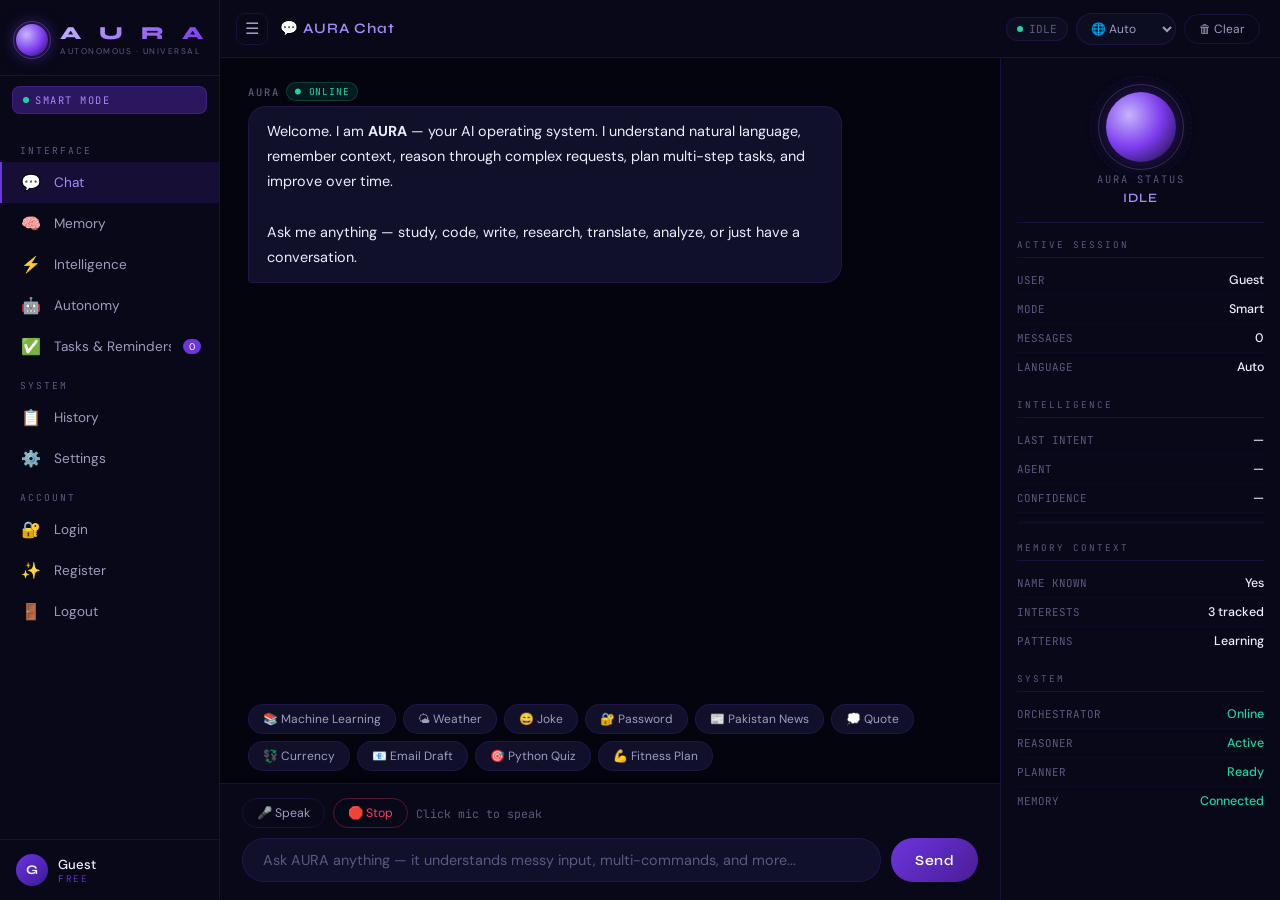
==== commit 27ddbebb: "Stabilize auth layer and secure user responses" ====
--- a/interface/web/index.html
+++ b/interface/web/index.html
@@ -1,1118 +1,2582 @@
 <!DOCTYPE html>
 <html lang="en">
 <head>
-    <meta charset="UTF-8">
-    <meta name="viewport" content="width=device-width, initial-scale=1.0">
-    <title>AURA - Your AI Assistant</title>
-    <style>
-        * { margin: 0; padding: 0; box-sizing: border-box; }
-
-        :root {
-            --bg: #07071a;
-            --bg2: #0d0d2b;
-            --card: #13133a;
-            --border: #4f27a833;
-            --purple: #7c3aed;
-            --purple-light: #a78bfa;
-            --purple-dark: #5b21b6;
-            --text: #ffffff;
-            --text-muted: #9170d8;
-            --text-dim: #4f4f7a;
-        }
-
-        body.light {
-            --bg: #f0f0ff;
-            --bg2: #e8e8ff;
-            --card: #ffffff;
-            --border: #7c3aed22;
-            --text: #1a1a3e;
-            --text-muted: #5b21b6;
-            --text-dim: #9170d8;
-        }
-
-        body {
-            background: var(--bg);
-            color: var(--text);
-            font-family: 'Segoe UI', sans-serif;
-            height: 100vh;
-            display: flex;
-            overflow: hidden;
-            transition: background 0.3s, color 0.3s;
-        }
-
-        /* Sidebar */
-        .sidebar {
-            width: 260px;
-            background: var(--bg2);
-            border-right: 1px solid var(--border);
-            display: flex;
-            flex-direction: column;
-            padding: 20px 0;
-            flex-shrink: 0;
-            transition: background 0.3s;
-        }
-
-        .logo {
-            text-align: center;
-            padding: 10px 20px 25px;
-            border-bottom: 1px solid var(--border);
-        }
-
-        .orb {
-            width: 50px;
-            height: 50px;
-            border-radius: 50%;
-            background: radial-gradient(circle at 35% 35%, #c4b5fd, #7c3aed, #1a1a3e);
-            margin: 0 auto 10px;
-            box-shadow: 0 0 25px #7c3aed99;
-            animation: pulse 3s infinite;
-        }
-
-        .orb.talking {
-            animation: talking 0.5s infinite;
-        }
-
-        @keyframes pulse {
-            0%, 100% { box-shadow: 0 0 25px #7c3aed99; }
-            50% { box-shadow: 0 0 50px #a78bfacc; }
-        }
-
-        @keyframes talking {
-            0%, 100% { transform: scale(1); box-shadow: 0 0 25px #7c3aed99; }
-            50% { transform: scale(1.1); box-shadow: 0 0 60px #a78bfadd; }
-        }
-
-        .logo h1 {
-            font-size: 1.3rem;
-            background: linear-gradient(135deg, #c4b5fd, #7c3aed);
-            -webkit-background-clip: text;
-            -webkit-text-fill-color: transparent;
-            letter-spacing: 8px;
-        }
-
-        .logo p {
-            color: var(--text-dim);
-            font-size: 0.6rem;
-            letter-spacing: 1px;
-            margin-top: 3px;
-        }
-
-        .user-info {
-            padding: 15px 20px;
-            border-bottom: 1px solid var(--border);
-            display: flex;
-            align-items: center;
-            gap: 12px;
-        }
-
-        .user-avatar {
-            width: 38px;
-            height: 38px;
-            border-radius: 50%;
-            background: linear-gradient(135deg, #7c3aed, #5b21b6);
-            display: flex;
-            align-items: center;
-            justify-content: center;
-            font-weight: 700;
-            font-size: 0.9rem;
-            flex-shrink: 0;
-        }
-
-        .user-details h3 {
-            font-size: 0.88rem;
-            color: var(--text);
-        }
-
-        .user-details p {
-            font-size: 0.72rem;
-            color: var(--text-muted);
-        }
-
-        .plan-badge {
-            background: linear-gradient(135deg, #7c3aed, #5b21b6);
-            color: white;
-            font-size: 0.6rem;
-            padding: 2px 8px;
-            border-radius: 10px;
-            letter-spacing: 1px;
-            margin-top: 3px;
-            display: inline-block;
-        }
-
-        .nav {
-            flex: 1;
-            padding: 15px 0;
-        }
-
-        .nav-section {
-            padding: 5px 20px;
-            color: var(--text-dim);
-            font-size: 0.65rem;
-            letter-spacing: 2px;
-            margin: 10px 0 5px;
-        }
-
-        .nav-item {
-            padding: 10px 20px;
-            display: flex;
-            align-items: center;
-            gap: 12px;
-            cursor: pointer;
-            transition: all 0.2s;
-            border-left: 3px solid transparent;
-            font-size: 0.88rem;
-            color: var(--text-muted);
-        }
-
-        .nav-item:hover {
-            background: #7c3aed11;
-            color: var(--text);
-        }
-
-        .nav-item.active {
-            background: #7c3aed22;
-            color: var(--purple-light);
-            border-left-color: var(--purple);
-        }
-
-        .nav-icon {
-            width: 20px;
-            text-align: center;
-            font-size: 1rem;
-        }
-
-        .agent-selector {
-            padding: 15px 20px;
-            border-top: 1px solid var(--border);
-        }
-
-        .agent-selector p {
-            color: var(--text-dim);
-            font-size: 0.65rem;
-            letter-spacing: 2px;
-            margin-bottom: 10px;
-        }
-
-        .agents {
-            display: flex;
-            flex-direction: column;
-            gap: 6px;
-        }
-
-        .agent-btn {
-            padding: 8px 12px;
-            border-radius: 8px;
-            border: 1px solid var(--border);
-            background: transparent;
-            color: var(--text-muted);
-            cursor: pointer;
-            font-size: 0.82rem;
-            transition: all 0.2s;
-            text-align: left;
-            font-family: 'Segoe UI', sans-serif;
-            display: flex;
-            align-items: center;
-            gap: 8px;
-        }
-
-        .agent-btn:hover {
-            background: #7c3aed22;
-            color: var(--purple-light);
-            border-color: var(--purple);
-        }
-
-        .agent-btn.active {
-            background: #7c3aed33;
-            color: var(--purple-light);
-            border-color: var(--purple);
-        }
-
-        .main {
-            flex: 1;
-            display: flex;
-            flex-direction: column;
-            overflow: hidden;
-        }
-
-        .topbar {
-            padding: 15px 25px;
-            border-bottom: 1px solid var(--border);
-            display: flex;
-            align-items: center;
-            justify-content: space-between;
-            background: var(--bg2);
-            transition: background 0.3s;
-        }
-
-        .topbar-title {
-            font-size: 0.95rem;
-            color: var(--purple-light);
-            letter-spacing: 1px;
-        }
-
-        .topbar-controls {
-            display: flex;
-            align-items: center;
-            gap: 10px;
-        }
-
-        .theme-toggle {
-            display: flex;
-            gap: 3px;
-            background: var(--card);
-            border: 1px solid var(--border);
-            border-radius: 20px;
-            padding: 3px;
-        }
-
-        .theme-btn {
-            padding: 5px 12px;
-            border-radius: 15px;
-            border: none;
-            background: transparent;
-            color: var(--text-muted);
-            cursor: pointer;
-            font-size: 0.75rem;
-            transition: all 0.2s;
-            font-family: 'Segoe UI', sans-serif;
-        }
-
-        .theme-btn.active {
-            background: var(--purple);
-            color: white;
-        }
-
-        .control-btn {
-            padding: 7px 16px;
-            border-radius: 20px;
-            border: 1px solid var(--border);
-            background: transparent;
-            color: var(--text-muted);
-            cursor: pointer;
-            font-size: 0.8rem;
-            transition: all 0.2s;
-            font-family: 'Segoe UI', sans-serif;
-        }
-
-        .control-btn:hover {
-            background: #7c3aed22;
-            color: var(--purple-light);
-            border-color: var(--purple);
-        }
-
-        .lang-select {
-            padding: 7px 12px;
-            border-radius: 20px;
-            border: 1px solid var(--border);
-            background: var(--card);
-            color: var(--text-muted);
-            cursor: pointer;
-            font-size: 0.8rem;
-            outline: none;
-            font-family: 'Segoe UI', sans-serif;
-        }
-
-        .chat-area {
-            flex: 1;
-            overflow-y: auto;
-            padding: 20px 25px;
-            display: flex;
-            flex-direction: column;
-            gap: 15px;
-            scrollbar-width: thin;
-            scrollbar-color: #4f27a8 transparent;
-        }
-
-        .message {
-            padding: 13px 18px;
-            border-radius: 18px;
-            max-width: 75%;
-            line-height: 1.65;
-            font-size: 0.92rem;
-            animation: fadeIn 0.3s ease;
-        }
-
-        @keyframes fadeIn {
-            from { opacity: 0; transform: translateY(8px); }
-            to { opacity: 1; transform: translateY(0); }
-        }
-
-        .user-message {
-            background: linear-gradient(135deg, #6d28d9, #4c1d95);
-            align-self: flex-end;
-            border-bottom-right-radius: 4px;
-            box-shadow: 0 4px 15px #7c3aed33;
-            color: #ffffff;
-        }
-
-        .aura-message {
-            background: var(--card);
-            border: 1px solid var(--border);
-            align-self: flex-start;
-            border-bottom-left-radius: 4px;
-        }
-
-        .aura-label {
-            color: var(--text-muted);
-            font-size: 0.7rem;
-            letter-spacing: 2px;
-            margin-bottom: 6px;
-            font-weight: 600;
-        }
-
-        .agent-tag {
-            display: inline-block;
-            padding: 2px 8px;
-            border-radius: 10px;
-            font-size: 0.65rem;
-            letter-spacing: 1px;
-            margin-left: 8px;
-            background: #7c3aed33;
-            color: var(--purple-light);
-        }
-
-        .msg-content {
-    color: var(--text);
-    line-height: 1.8;
-    white-space: pre-wrap;
-        }
-
-
-        .msg-actions {
-            display: flex;
-            gap: 6px;
-            margin-top: 10px;
-            flex-wrap: wrap;
-        }
-
-        .msg-btn {
-            padding: 4px 12px;
-            border-radius: 12px;
-            border: 1px solid var(--border);
-            background: transparent;
-            color: var(--text-muted);
-            cursor: pointer;
-            font-size: 0.72rem;
-            transition: all 0.2s;
-            font-family: 'Segoe UI', sans-serif;
-        }
-
-        .msg-btn:hover {
-            background: #7c3aed22;
-            color: var(--purple-light);
-            border-color: var(--purple);
-        }
-
-        .typing-indicator {
-            display: flex;
-            align-items: center;
-            gap: 5px;
-            padding: 14px 18px;
-            background: var(--card);
-            border: 1px solid var(--border);
-            border-radius: 18px;
-            border-bottom-left-radius: 4px;
-            align-self: flex-start;
-        }
-
-        .dot {
-            width: 7px;
-            height: 7px;
-            background: var(--purple);
-            border-radius: 50%;
-            animation: bounce 1.2s infinite;
-        }
-
-        .dot:nth-child(2) { animation-delay: 0.2s; }
-        .dot:nth-child(3) { animation-delay: 0.4s; }
-
-        @keyframes bounce {
-            0%, 100% { transform: translateY(0); opacity: 0.5; }
-            50% { transform: translateY(-7px); opacity: 1; }
-        }
-
-        .input-area {
-            padding: 15px 25px 20px;
-            border-top: 1px solid var(--border);
-            background: var(--bg2);
-            transition: background 0.3s;
-        }
-
-        .voice-bar {
-            display: flex;
-            align-items: center;
-            gap: 10px;
-            margin-bottom: 12px;
-        }
-
-        .voice-btn {
-            padding: 8px 18px;
-            border-radius: 20px;
-            border: 1px solid var(--border);
-            background: transparent;
-            color: var(--text-muted);
-            cursor: pointer;
-            font-size: 0.82rem;
-            transition: all 0.2s;
-            font-family: 'Segoe UI', sans-serif;
-            display: flex;
-            align-items: center;
-            gap: 6px;
-        }
-
-        .voice-btn:hover {
-            background: #7c3aed22;
-            color: var(--purple-light);
-            border-color: var(--purple);
-        }
-
-        .voice-btn.recording {
-            background: #ef444422;
-            color: #ef4444;
-            border-color: #ef4444;
-            animation: recordPulse 1s infinite;
-        }
-
-        .voice-btn.stop-btn {
-            background: #ef444411;
-            color: #ef4444;
-            border-color: #ef444444;
-        }
-
-        .voice-btn.stop-btn:hover {
-            background: #ef444422;
-            border-color: #ef4444;
-        }
-
-        @keyframes recordPulse {
-            0%, 100% { box-shadow: 0 0 0 0 #ef444433; }
-            50% { box-shadow: 0 0 0 8px transparent; }
-        }
-
-        .voice-status {
-            font-size: 0.78rem;
-            color: var(--text-dim);
-        }
-
-        .input-row {
-            display: flex;
-            gap: 10px;
-        }
-
-        input[type="text"] {
-            flex: 1;
-            padding: 13px 20px;
-            background: var(--card);
-            border: 1px solid var(--border);
-            border-radius: 30px;
-            color: var(--text);
-            font-size: 0.92rem;
-            outline: none;
-            transition: all 0.3s;
-            font-family: 'Segoe UI', sans-serif;
-        }
-
-        input[type="text"]:focus {
-            border-color: var(--purple);
-            box-shadow: 0 0 20px #7c3aed22;
-        }
-
-        input[type="text"]::placeholder { color: var(--text-dim); }
-
-        .send-btn {
-            padding: 13px 25px;
-            background: linear-gradient(135deg, var(--purple), var(--purple-dark));
-            border: none;
-            border-radius: 30px;
-            color: white;
-            font-size: 0.92rem;
-            cursor: pointer;
-            transition: all 0.3s;
-            font-family: 'Segoe UI', sans-serif;
-            font-weight: 600;
-        }
-
-        .send-btn:hover {
-            transform: scale(1.05);
-            box-shadow: 0 0 25px #7c3aed66;
-        }
-
-        .history-panel {
-            display: none;
-            flex-direction: column;
-            flex: 1;
-            overflow-y: auto;
-            padding: 20px 25px;
-            gap: 10px;
-        }
-
-        .history-item {
-            background: var(--card);
-            border: 1px solid var(--border);
-            border-radius: 12px;
-            padding: 12px 16px;
-            font-size: 0.85rem;
-        }
-
-        .history-time { color: var(--text-dim); font-size: 0.72rem; margin-bottom: 6px; }
-        .history-user { color: var(--purple-light); margin-bottom: 4px; }
-        .history-aura { color: var(--text); }
-
-        .settings-panel {
-            display: none;
-            flex-direction: column;
-            flex: 1;
-            overflow-y: auto;
-            padding: 20px 25px;
-            gap: 20px;
-        }
-
-        .settings-card {
-            background: var(--card);
-            border: 1px solid var(--border);
-            border-radius: 16px;
-            padding: 20px;
-        }
-
-        .settings-card h3 {
-            color: var(--purple-light);
-            font-size: 0.9rem;
-            letter-spacing: 1px;
-            margin-bottom: 15px;
-            padding-bottom: 10px;
-            border-bottom: 1px solid var(--border);
-        }
-
-        .setting-row {
-            display: flex;
-            align-items: center;
-            justify-content: space-between;
-            padding: 12px 0;
-            border-bottom: 1px solid var(--border);
-        }
-
-        .setting-row:last-child { border-bottom: none; }
-
-        .setting-label {
-            color: var(--text-muted);
-            font-size: 0.85rem;
-        }
-
-        .setting-control select {
-            padding: 6px 12px;
-            background: var(--bg);
-            border: 1px solid var(--border);
-            border-radius: 8px;
-            color: var(--text);
-            font-size: 0.82rem;
-            outline: none;
-            font-family: 'Segoe UI', sans-serif;
-            cursor: pointer;
-        }
-
-        .empty-msg {
-            color: var(--text-dim);
-            text-align: center;
-            margin-top: 40px;
-            font-size: 0.9rem;
-        }
-
-        /* Scrollbar */
-        ::-webkit-scrollbar { width: 4px; }
-        ::-webkit-scrollbar-track { background: transparent; }
-        ::-webkit-scrollbar-thumb { background: #4f27a8; border-radius: 4px; }
-
-        /* Mobile */
-        @media (max-width: 768px) {
-            .sidebar { display: none; }
-            .message { max-width: 90%; }
-        }
-    </style>
+<meta charset="UTF-8">
+<meta name="viewport" content="width=device-width, initial-scale=1.0">
+<title>AURA — AI Operating System</title>
+<link rel="preconnect" href="https://fonts.googleapis.com">
+<link href="https://fonts.googleapis.com/css2?family=Syne:wght@400;500;600;700;800&family=DM+Sans:ital,wght@0,300;0,400;0,500;1,300&family=JetBrains+Mono:wght@400;500&display=swap" rel="stylesheet">
+<style>
+/* ============================================================
+   AURA OPERATING INTERFACE — v2.0
+   Designer: Hassan Saeed / AURA AI
+   Architecture: Multi-view | Multi-mode | JARVIS-class UI
+   ============================================================ */
+
+*, *::before, *::after { margin: 0; padding: 0; box-sizing: border-box; }
+
+:root {
+  /* Core Palette */
+  --ink:        #04040f;
+  --ink2:       #080818;
+  --ink3:       #0d0d22;
+  --surface:    #10102a;
+  --surface2:   #14143a;
+  --rim:        rgba(108,53,222,0.18);
+  --rim2:       rgba(0,212,255,0.12);
+
+  /* AURA Identity */
+  --violet:     #6C35DE;
+  --violet-g:   #8B5CF6;
+  --violet-hi:  #A78BFA;
+  --violet-dim: rgba(108,53,222,0.35);
+
+  /* Intelligence Accents */
+  --cyan:       #00D4FF;
+  --cyan-dim:   rgba(0,212,255,0.15);
+  --cyan-g:     #38BDF8;
+
+  /* Semantic */
+  --ok:         #22D3A0;
+  --warn:       #F59E0B;
+  --err:        #F43F5E;
+
+  /* Text hierarchy */
+  --t1:  #EEEEFF;
+  --t2:  #9D9DBF;
+  --t3:  #5A5A80;
+  --t4:  #2E2E50;
+
+  /* Fonts */
+  --f-display: 'Syne', sans-serif;
+  --f-body:    'DM Sans', sans-serif;
+  --f-mono:    'JetBrains Mono', monospace;
+
+  /* Layout */
+  --sidebar-w:     220px;
+  --sidebar-w-sm:  64px;
+  --rpanel-w:      280px;
+  --topbar-h:      58px;
+
+  /* Transitions */
+  --ease: cubic-bezier(0.22, 1, 0.36, 1);
+  --t-fast: 0.18s;
+  --t-mid:  0.32s;
+  --t-slow: 0.55s;
+
+  /* Scroll */
+  --scroll-c: var(--violet-dim);
+}
+
+/* ── High Contrast Mode ── */
+body.hc {
+  --rim: rgba(255,255,255,0.25);
+  --t1:  #ffffff;
+  --t2:  #dddddd;
+  --t3:  #aaaaaa;
+  --surface: #111122;
+  --surface2: #1a1a33;
+}
+
+/* ── Light Mode ── */
+body.light-mode {
+  --ink:     #f0f0fc;
+  --ink2:    #e8e8f8;
+  --ink3:    #e0e0f0;
+  --surface: #ffffff;
+  --surface2:#f5f5ff;
+  --rim:     rgba(108,53,222,0.15);
+  --t1:      #0d0d30;
+  --t2:      #444466;
+  --t3:      #8888aa;
+  --t4:      #ccccdd;
+}
+
+/* ── Large Text Mode ── */
+body.large-text { font-size: 115%; }
+
+html, body { height: 100%; overflow: hidden; }
+
+body {
+  background: var(--ink);
+  color: var(--t1);
+  font-family: var(--f-body);
+  font-size: 14px;
+  display: flex;
+  transition: background var(--t-mid) var(--ease), color var(--t-mid) var(--ease);
+}
+
+/* ============================================================
+   SCROLLBARS
+   ============================================================ */
+::-webkit-scrollbar { width: 3px; height: 3px; }
+::-webkit-scrollbar-track { background: transparent; }
+::-webkit-scrollbar-thumb { background: var(--violet-dim); border-radius: 2px; }
+
+/* ============================================================
+   LEFT SIDEBAR
+   ============================================================ */
+.sidebar {
+  width: var(--sidebar-w);
+  min-width: var(--sidebar-w);
+  background: var(--ink2);
+  border-right: 1px solid var(--rim);
+  display: flex;
+  flex-direction: column;
+  overflow: hidden;
+  transition: width var(--t-mid) var(--ease), min-width var(--t-mid) var(--ease),
+              background var(--t-mid);
+  z-index: 100;
+  position: relative;
+}
+.sidebar.collapsed {
+  width: var(--sidebar-w-sm);
+  min-width: var(--sidebar-w-sm);
+}
+
+/* ── Logo ── */
+.s-logo {
+  padding: 22px 16px 18px;
+  border-bottom: 1px solid var(--rim);
+  display: flex;
+  align-items: center;
+  gap: 12px;
+  cursor: pointer;
+  flex-shrink: 0;
+}
+.orb-mini {
+  width: 32px; height: 32px;
+  border-radius: 50%;
+  background: radial-gradient(circle at 33% 33%, #c4b5fd 0%, #7c3aed 55%, #1a0a3e 100%);
+  flex-shrink: 0;
+  position: relative;
+  transition: box-shadow var(--t-mid);
+  box-shadow: 0 0 16px rgba(124,58,237,0.6);
+}
+.orb-mini::after {
+  content:'';
+  position: absolute;
+  inset: -3px;
+  border-radius: 50%;
+  border: 1px solid rgba(167,139,250,0.3);
+  animation: orbit-ring 4s linear infinite;
+}
+@keyframes orbit-ring {
+  0%   { transform: rotate(0deg) scaleX(1); opacity:0.3; }
+  50%  { transform: rotate(180deg) scaleX(0.8); opacity:0.7; }
+  100% { transform: rotate(360deg) scaleX(1); opacity:0.3; }
+}
+.s-logo-text { overflow: hidden; }
+.s-logo-text h1 {
+  font-family: var(--f-display);
+  font-size: 1.15rem;
+  font-weight: 800;
+  letter-spacing: 6px;
+  background: linear-gradient(135deg, #c4b5fd, #7c3aed);
+  -webkit-background-clip: text; -webkit-text-fill-color: transparent;
+  white-space: nowrap;
+}
+.s-logo-text p {
+  font-size: 0.52rem;
+  color: var(--t3);
+  letter-spacing: 1.5px;
+  white-space: nowrap;
+  margin-top: 2px;
+}
+
+/* ── Mode Badge ── */
+.mode-badge {
+  margin: 10px 12px;
+  padding: 6px 10px;
+  border-radius: 8px;
+  background: var(--violet-dim);
+  border: 1px solid rgba(108,53,222,0.3);
+  font-size: 0.65rem;
+  letter-spacing: 1.5px;
+  color: var(--violet-hi);
+  font-family: var(--f-mono);
+  display: flex;
+  align-items: center;
+  gap: 6px;
+  cursor: pointer;
+  transition: all var(--t-fast);
+  overflow: hidden;
+  white-space: nowrap;
+  flex-shrink: 0;
+}
+.mode-badge:hover { background: rgba(108,53,222,0.4); }
+.mode-dot {
+  width: 6px; height: 6px; border-radius: 50%;
+  background: var(--ok);
+  animation: blink 2s infinite;
+  flex-shrink: 0;
+}
+@keyframes blink { 0%,100%{opacity:1} 50%{opacity:0.3} }
+
+/* ── Nav ── */
+.s-nav { flex: 1; overflow-y: auto; overflow-x: hidden; padding: 8px 0; }
+.s-section {
+  font-size: 0.6rem;
+  letter-spacing: 2px;
+  color: var(--t3);
+  padding: 12px 20px 5px;
+  font-family: var(--f-mono);
+  white-space: nowrap;
+  overflow: hidden;
+}
+.sidebar.collapsed .s-section { opacity: 0; }
+.nav-item {
+  display: flex;
+  align-items: center;
+  gap: 12px;
+  padding: 10px 18px;
+  cursor: pointer;
+  color: var(--t2);
+  font-size: 0.85rem;
+  transition: all var(--t-fast);
+  border-left: 2px solid transparent;
+  position: relative;
+  white-space: nowrap;
+}
+.nav-item:hover { color: var(--t1); background: rgba(108,53,222,0.08); }
+.nav-item.active {
+  color: var(--violet-hi);
+  background: rgba(108,53,222,0.14);
+  border-left-color: var(--violet);
+}
+.nav-icon {
+  font-size: 1rem;
+  width: 22px;
+  text-align: center;
+  flex-shrink: 0;
+}
+.nav-label { overflow: hidden; }
+.nav-badge {
+  margin-left: auto;
+  background: var(--violet);
+  color: white;
+  font-size: 0.6rem;
+  padding: 1px 6px;
+  border-radius: 8px;
+  flex-shrink: 0;
+}
+.sidebar.collapsed .nav-label,
+.sidebar.collapsed .nav-badge,
+.sidebar.collapsed .s-section { display: none; }
+
+/* ── User Card ── */
+.s-user {
+  border-top: 1px solid var(--rim);
+  padding: 14px 16px;
+  display: flex;
+  align-items: center;
+  gap: 10px;
+  flex-shrink: 0;
+  overflow: hidden;
+}
+.avatar {
+  width: 32px; height: 32px; border-radius: 50%;
+  background: linear-gradient(135deg, var(--violet), #3b1994);
+  display: flex; align-items: center; justify-content: center;
+  font-weight: 700; font-size: 0.82rem;
+  flex-shrink: 0;
+  font-family: var(--f-display);
+}
+.u-info { overflow: hidden; }
+.u-name { font-size: 0.82rem; font-weight: 500; color: var(--t1); white-space: nowrap; }
+.u-plan {
+  font-size: 0.58rem; letter-spacing: 1.5px;
+  background: linear-gradient(90deg, var(--violet), #5b21b6);
+  -webkit-background-clip: text; -webkit-text-fill-color: transparent;
+  font-family: var(--f-mono);
+}
+.sidebar.collapsed .u-info { display: none; }
+
+/* ============================================================
+   MAIN AREA
+   ============================================================ */
+.main-wrap {
+  flex: 1;
+  display: flex;
+  flex-direction: column;
+  overflow: hidden;
+  position: relative;
+}
+
+/* ── Topbar ── */
+.topbar {
+  height: var(--topbar-h);
+  min-height: var(--topbar-h);
+  background: var(--ink2);
+  border-bottom: 1px solid var(--rim);
+  display: flex;
+  align-items: center;
+  padding: 0 20px 0 16px;
+  gap: 12px;
+  z-index: 50;
+  flex-shrink: 0;
+}
+.tb-toggle {
+  width: 32px; height: 32px;
+  border-radius: 8px;
+  border: 1px solid var(--rim);
+  background: transparent;
+  color: var(--t2);
+  cursor: pointer;
+  display: flex; align-items: center; justify-content: center;
+  font-size: 1rem;
+  transition: all var(--t-fast);
+  flex-shrink: 0;
+}
+.tb-toggle:hover { color: var(--t1); border-color: var(--violet-dim); }
+.tb-title {
+  font-family: var(--f-display);
+  font-size: 0.9rem;
+  font-weight: 600;
+  color: var(--violet-hi);
+  letter-spacing: 1px;
+  flex: 1;
+  white-space: nowrap;
+  overflow: hidden;
+  text-overflow: ellipsis;
+}
+.tb-right {
+  display: flex;
+  align-items: center;
+  gap: 8px;
+  flex-shrink: 0;
+}
+
+/* Orb Status Indicator in topbar */
+.orb-status {
+  display: flex;
+  align-items: center;
+  gap: 6px;
+  font-size: 0.7rem;
+  color: var(--t3);
+  font-family: var(--f-mono);
+  padding: 4px 10px;
+  border: 1px solid var(--rim);
+  border-radius: 20px;
+  background: var(--ink3);
+}
+.orb-dot-sm {
+  width: 6px; height: 6px; border-radius: 50%;
+  background: var(--ok);
+  transition: background var(--t-fast);
+}
+.orb-dot-sm.thinking { background: var(--warn); animation: blink 0.8s infinite; }
+.orb-dot-sm.speaking { background: var(--cyan); animation: blink 0.5s infinite; }
+.orb-dot-sm.listening { background: var(--err); animation: blink 0.7s infinite; }
+.orb-dot-sm.executing { background: var(--violet-hi); animation: blink 0.6s infinite; }
+
+.tb-btn {
+  padding: 6px 14px;
+  border-radius: 20px;
+  border: 1px solid var(--rim);
+  background: transparent;
+  color: var(--t2);
+  cursor: pointer;
+  font-size: 0.75rem;
+  font-family: var(--f-body);
+  transition: all var(--t-fast);
+}
+.tb-btn:hover { color: var(--t1); border-color: var(--violet-dim); background: rgba(108,53,222,0.08); }
+
+select.tb-select {
+  padding: 6px 10px;
+  border-radius: 20px;
+  border: 1px solid var(--rim);
+  background: var(--ink3);
+  color: var(--t2);
+  font-size: 0.75rem;
+  font-family: var(--f-body);
+  outline: none;
+  cursor: pointer;
+}
+
+/* ── Content + Right Panel ── */
+.content-wrap {
+  flex: 1;
+  display: flex;
+  overflow: hidden;
+  position: relative;
+}
+
+/* ============================================================
+   VIEWS
+   ============================================================ */
+.view {
+  display: none;
+  flex: 1;
+  overflow: hidden;
+  flex-direction: column;
+  animation: fadeUp 0.3s var(--ease);
+}
+.view.active { display: flex; }
+
+@keyframes fadeUp {
+  from { opacity:0; transform: translateY(10px); }
+  to   { opacity:1; transform: translateY(0); }
+}
+
+/* ============================================================
+   VIEW: CHAT
+   ============================================================ */
+.chat-area {
+  flex: 1;
+  overflow-y: auto;
+  padding: 24px 28px;
+  display: flex;
+  flex-direction: column;
+  gap: 18px;
+  scrollbar-width: thin;
+  scrollbar-color: var(--scroll-c) transparent;
+}
+
+/* Messages */
+.msg {
+  display: flex;
+  flex-direction: column;
+  max-width: 78%;
+  animation: msgIn 0.28s var(--ease);
+}
+@keyframes msgIn {
+  from { opacity:0; transform: translateY(12px); }
+  to   { opacity:1; transform: translateY(0); }
+}
+.msg.user { align-self: flex-end; }
+.msg.aura { align-self: flex-start; max-width: 82%; }
+
+.msg-bubble {
+  padding: 12px 18px;
+  border-radius: 18px;
+  line-height: 1.75;
+  font-size: 0.9rem;
+}
+.msg.user .msg-bubble {
+  background: linear-gradient(135deg, #5b21b6, #3b0fa0);
+  border-bottom-right-radius: 4px;
+  color: #ede9fe;
+  box-shadow: 0 4px 20px rgba(108,53,222,0.25);
+}
+.msg.aura .msg-bubble {
+  background: var(--surface);
+  border: 1px solid var(--rim);
+  border-bottom-left-radius: 4px;
+  color: var(--t1);
+}
+
+.msg-meta {
+  display: flex;
+  align-items: center;
+  gap: 6px;
+  margin-bottom: 5px;
+  flex-wrap: wrap;
+}
+.msg-label {
+  font-size: 0.65rem;
+  letter-spacing: 2px;
+  font-family: var(--f-mono);
+  color: var(--t3);
+  font-weight: 500;
+}
+.tag {
+  display: inline-flex;
+  align-items: center;
+  gap: 4px;
+  padding: 2px 8px;
+  border-radius: 10px;
+  font-size: 0.6rem;
+  letter-spacing: 0.8px;
+  font-family: var(--f-mono);
+}
+.tag-agent  { background: rgba(108,53,222,0.2); color: var(--violet-hi); border: 1px solid rgba(108,53,222,0.3); }
+.tag-conf   { background: rgba(0,212,255,0.1);  color: var(--cyan);      border: 1px solid rgba(0,212,255,0.2); }
+.tag-ok     { background: rgba(34,211,160,0.1); color: var(--ok);        border: 1px solid rgba(34,211,160,0.2); }
+
+.msg-actions {
+  display: flex;
+  gap: 5px;
+  margin-top: 8px;
+}
+.act-btn {
+  padding: 3px 10px;
+  border-radius: 10px;
+  border: 1px solid var(--rim);
+  background: transparent;
+  color: var(--t3);
+  font-size: 0.68rem;
+  font-family: var(--f-body);
+  cursor: pointer;
+  transition: all var(--t-fast);
+}
+.act-btn:hover { color: var(--violet-hi); border-color: var(--violet-dim); }
+
+/* Plan blocks in messages */
+.plan-block {
+  margin-top: 10px;
+  border: 1px solid rgba(0,212,255,0.2);
+  border-radius: 10px;
+  overflow: hidden;
+  background: rgba(0,212,255,0.03);
+}
+.plan-block-head {
+  padding: 7px 12px;
+  background: rgba(0,212,255,0.07);
+  font-size: 0.68rem;
+  font-family: var(--f-mono);
+  color: var(--cyan);
+  letter-spacing: 1px;
+  display: flex;
+  align-items: center;
+  gap: 6px;
+  cursor: pointer;
+}
+.plan-block-body {
+  padding: 10px 12px;
+  font-size: 0.82rem;
+  color: var(--t2);
+  line-height: 1.7;
+}
+.plan-step {
+  display: flex;
+  gap: 8px;
+  align-items: flex-start;
+  padding: 4px 0;
+}
+.plan-step-num {
+  width: 18px; height: 18px; border-radius: 50%;
+  background: var(--violet-dim);
+  color: var(--violet-hi);
+  font-size: 0.6rem;
+  display: flex; align-items: center; justify-content: center;
+  flex-shrink: 0;
+  font-family: var(--f-mono);
+  margin-top: 2px;
+}
+
+/* Typing Indicator */
+.typing-ind {
+  display: flex;
+  align-items: center;
+  gap: 5px;
+  padding: 12px 18px;
+  background: var(--surface);
+  border: 1px solid var(--rim);
+  border-radius: 18px;
+  border-bottom-left-radius: 4px;
+  align-self: flex-start;
+  animation: msgIn 0.28s var(--ease);
+}
+.t-dot {
+  width: 6px; height: 6px; border-radius: 50%;
+  background: var(--violet);
+  animation: tdot 1.4s infinite;
+}
+.t-dot:nth-child(2) { animation-delay: 0.2s; }
+.t-dot:nth-child(3) { animation-delay: 0.4s; }
+@keyframes tdot {
+  0%,100% { transform:translateY(0); opacity:0.4; }
+  50%     { transform:translateY(-6px); opacity:1; }
+}
+
+/* Suggestion Chips */
+.chips-row {
+  padding: 0 28px 12px;
+  display: flex;
+  gap: 7px;
+  flex-wrap: wrap;
+}
+.chip {
+  padding: 6px 14px;
+  border-radius: 20px;
+  border: 1px solid var(--rim);
+  background: var(--surface);
+  color: var(--t2);
+  font-size: 0.75rem;
+  cursor: pointer;
+  font-family: var(--f-body);
+  transition: all var(--t-fast);
+  white-space: nowrap;
+}
+.chip:hover { color: var(--violet-hi); border-color: var(--violet-dim); background: rgba(108,53,222,0.1); }
+
+/* ── Input Area ── */
+.input-area {
+  padding: 14px 22px 18px;
+  border-top: 1px solid var(--rim);
+  background: var(--ink2);
+  flex-shrink: 0;
+}
+.voice-bar {
+  display: flex;
+  align-items: center;
+  gap: 8px;
+  margin-bottom: 10px;
+}
+.v-btn {
+  padding: 6px 14px;
+  border-radius: 20px;
+  border: 1px solid var(--rim);
+  background: transparent;
+  color: var(--t2);
+  cursor: pointer;
+  font-size: 0.77rem;
+  font-family: var(--f-body);
+  display: flex; align-items: center; gap: 5px;
+  transition: all var(--t-fast);
+}
+.v-btn:hover { color: var(--t1); border-color: var(--violet-dim); background: rgba(108,53,222,0.08); }
+.v-btn.rec {
+  background: rgba(244,63,94,0.1);
+  color: var(--err);
+  border-color: rgba(244,63,94,0.4);
+  animation: recordPulse 1s infinite;
+}
+@keyframes recordPulse { 0%,100%{box-shadow:none} 50%{box-shadow:0 0 0 6px rgba(244,63,94,0.08)} }
+.v-status { font-size: 0.72rem; color: var(--t3); font-family: var(--f-mono); }
+
+.input-row { display: flex; gap: 10px; }
+
+.main-input {
+  flex: 1;
+  padding: 12px 20px;
+  background: var(--surface);
+  border: 1px solid var(--rim);
+  border-radius: 28px;
+  color: var(--t1);
+  font-size: 0.9rem;
+  font-family: var(--f-body);
+  outline: none;
+  transition: border-color var(--t-fast), box-shadow var(--t-fast);
+}
+.main-input:focus { border-color: var(--violet-dim); box-shadow: 0 0 0 3px rgba(108,53,222,0.1); }
+.main-input::placeholder { color: var(--t3); }
+
+.send-btn {
+  padding: 12px 24px;
+  background: linear-gradient(135deg, var(--violet), #4a1d96);
+  border: none;
+  border-radius: 28px;
+  color: white;
+  font-size: 0.88rem;
+  font-weight: 600;
+  font-family: var(--f-display);
+  cursor: pointer;
+  letter-spacing: 0.5px;
+  transition: all var(--t-fast);
+}
+.send-btn:hover { transform: scale(1.03); box-shadow: 0 0 20px rgba(108,53,222,0.4); }
+
+/* ============================================================
+   VIEW: MEMORY
+   ============================================================ */
+.panel-view {
+  padding: 24px 28px;
+  overflow-y: auto;
+  flex: 1;
+  display: flex;
+  flex-direction: column;
+  gap: 20px;
+  scrollbar-width: thin;
+}
+
+.view-header {
+  margin-bottom: 4px;
+}
+.view-header h2 {
+  font-family: var(--f-display);
+  font-size: 1.2rem;
+  font-weight: 700;
+  color: var(--t1);
+}
+.view-header p {
+  font-size: 0.8rem;
+  color: var(--t3);
+  margin-top: 3px;
+}
+
+.cards-grid {
+  display: grid;
+  grid-template-columns: repeat(auto-fill, minmax(260px, 1fr));
+  gap: 16px;
+}
+
+.card {
+  background: var(--surface);
+  border: 1px solid var(--rim);
+  border-radius: 14px;
+  padding: 18px;
+  transition: border-color var(--t-fast), box-shadow var(--t-fast);
+}
+.card:hover { border-color: var(--violet-dim); box-shadow: 0 4px 24px rgba(108,53,222,0.1); }
+.card-holo {
+  border-color: rgba(0,212,255,0.2);
+  background: linear-gradient(135deg, rgba(0,212,255,0.04), rgba(108,53,222,0.04));
+  position: relative;
+  overflow: hidden;
+}
+.card-holo::before {
+  content: '';
+  position: absolute;
+  inset: 0;
+  background: linear-gradient(135deg, transparent 40%, rgba(0,212,255,0.04) 100%);
+  pointer-events: none;
+}
+.card-holo:hover { border-color: rgba(0,212,255,0.4); box-shadow: 0 4px 28px rgba(0,212,255,0.08); }
+
+.card-title {
+  font-size: 0.65rem;
+  font-family: var(--f-mono);
+  letter-spacing: 2px;
+  color: var(--t3);
+  margin-bottom: 12px;
+  display: flex;
+  align-items: center;
+  gap: 8px;
+}
+.card-title::after {
+  content: '';
+  flex: 1;
+  height: 1px;
+  background: var(--rim);
+}
+.card-val {
+  font-size: 1.5rem;
+  font-weight: 700;
+  font-family: var(--f-display);
+  color: var(--t1);
+  margin-bottom: 4px;
+}
+.card-sub { font-size: 0.78rem; color: var(--t3); }
+
+.mem-list { display: flex; flex-direction: column; gap: 8px; }
+.mem-item {
+  display: flex;
+  align-items: center;
+  gap: 10px;
+  padding: 8px 10px;
+  border-radius: 8px;
+  background: var(--ink3);
+  border: 1px solid rgba(108,53,222,0.1);
+  font-size: 0.82rem;
+}
+.mem-icon { font-size: 0.9rem; flex-shrink: 0; }
+.mem-key { color: var(--t3); font-family: var(--f-mono); font-size: 0.68rem; flex-shrink: 0; min-width: 80px; }
+.mem-val { color: var(--t1); flex: 1; }
+
+.intent-bar {
+  display: flex;
+  align-items: center;
+  gap: 10px;
+  margin-bottom: 8px;
+}
+.intent-name { font-size: 0.8rem; color: var(--t2); min-width: 100px; }
+.bar-track {
+  flex: 1;
+  height: 6px;
+  border-radius: 3px;
+  background: var(--ink3);
+  overflow: hidden;
+}
+.bar-fill {
+  height: 100%;
+  background: linear-gradient(90deg, var(--violet), var(--violet-g));
+  border-radius: 3px;
+  transition: width 0.6s var(--ease);
+}
+.intent-pct { font-size: 0.72rem; color: var(--t3); font-family: var(--f-mono); min-width: 30px; text-align: right; }
+
+/* ============================================================
+   VIEW: INTELLIGENCE
+   ============================================================ */
+.intel-grid {
+  display: grid;
+  grid-template-columns: 1fr 1fr;
+  gap: 16px;
+}
+.intel-grid.full { grid-template-columns: 1fr; }
+
+.confidence-ring {
+  width: 80px; height: 80px;
+  border-radius: 50%;
+  background: conic-gradient(var(--violet) calc(var(--pct,75) * 1%), var(--ink3) 0);
+  display: flex;
+  align-items: center;
+  justify-content: center;
+  position: relative;
+  margin: 0 auto 14px;
+}
+.confidence-ring::before {
+  content: attr(data-pct) '%';
+  position: absolute;
+  font-family: var(--f-mono);
+  font-size: 1rem;
+  font-weight: 600;
+  color: var(--t1);
+}
+.confidence-inner {
+  width: 64px; height: 64px;
+  border-radius: 50%;
+  background: var(--surface);
+}
+
+.status-item {
+  display: flex;
+  align-items: center;
+  justify-content: space-between;
+  padding: 10px 0;
+  border-bottom: 1px solid var(--rim);
+  font-size: 0.84rem;
+}
+.status-item:last-child { border-bottom: none; }
+.status-key { color: var(--t3); font-family: var(--f-mono); font-size: 0.72rem; letter-spacing: 0.5px; }
+.status-val { color: var(--t1); font-weight: 500; }
+.status-tag {
+  padding: 2px 8px;
+  border-radius: 8px;
+  font-size: 0.65rem;
+  font-family: var(--f-mono);
+}
+.s-ok  { background: rgba(34,211,160,0.15); color: var(--ok); }
+.s-warn{ background: rgba(245,158,11,0.15);  color: var(--warn); }
+.s-err { background: rgba(244,63,94,0.15);   color: var(--err); }
+.s-info{ background: rgba(108,53,222,0.15);  color: var(--violet-hi); }
+
+.log-entry {
+  display: flex;
+  gap: 10px;
+  padding: 8px 10px;
+  border-radius: 8px;
+  background: var(--ink3);
+  border-left: 3px solid var(--rim);
+  font-size: 0.8rem;
+  align-items: flex-start;
+}
+.log-entry.log-ok  { border-left-color: var(--ok); }
+.log-entry.log-warn{ border-left-color: var(--warn); }
+.log-entry.log-err { border-left-color: var(--err); }
+.log-time { font-family: var(--f-mono); font-size: 0.65rem; color: var(--t3); flex-shrink: 0; padding-top: 1px; }
+.log-msg  { color: var(--t2); line-height: 1.5; }
+
+/* ============================================================
+   VIEW: AUTONOMY
+   ============================================================ */
+.exec-timeline { display: flex; flex-direction: column; gap: 0; }
+.exec-step {
+  display: flex;
+  gap: 14px;
+  position: relative;
+  padding-bottom: 0;
+}
+.exec-step:not(:last-child) .step-connector { flex: 1; }
+.step-left { display: flex; flex-direction: column; align-items: center; flex-shrink: 0; }
+.step-circle {
+  width: 32px; height: 32px;
+  border-radius: 50%;
+  border: 2px solid var(--rim);
+  background: var(--surface);
+  display: flex; align-items: center; justify-content: center;
+  font-size: 0.75rem;
+  font-family: var(--f-mono);
+  color: var(--t3);
+  transition: all var(--t-mid);
+  flex-shrink: 0;
+}
+.step-circle.done  { border-color: var(--ok);   background: rgba(34,211,160,0.1); color: var(--ok); }
+.step-circle.active{ border-color: var(--cyan);  background: rgba(0,212,255,0.1);  color: var(--cyan); animation: stepPulse 1.5s infinite; }
+.step-circle.fail  { border-color: var(--err);   background: rgba(244,63,94,0.1);  color: var(--err); }
+@keyframes stepPulse { 0%,100%{box-shadow:none} 50%{box-shadow:0 0 0 6px rgba(0,212,255,0.1)} }
+.step-line {
+  width: 2px;
+  flex: 1;
+  min-height: 20px;
+  background: var(--rim);
+  margin: 4px 0;
+}
+.step-line.done { background: var(--ok); opacity: 0.4; }
+.step-body {
+  flex: 1;
+  padding-bottom: 20px;
+}
+.step-title { font-size: 0.86rem; font-weight: 500; color: var(--t1); margin-bottom: 4px; }
+.step-detail { font-size: 0.77rem; color: var(--t3); line-height: 1.5; }
+.step-tool {
+  display: inline-flex;
+  align-items: center;
+  gap: 4px;
+  margin-top: 6px;
+  padding: 3px 10px;
+  border-radius: 8px;
+  background: rgba(0,212,255,0.08);
+  border: 1px solid rgba(0,212,255,0.2);
+  font-size: 0.65rem;
+  font-family: var(--f-mono);
+  color: var(--cyan);
+}
+
+.exec-progress {
+  height: 4px;
+  border-radius: 2px;
+  background: var(--ink3);
+  margin: 16px 0;
+  overflow: hidden;
+}
+.exec-progress-fill {
+  height: 100%;
+  background: linear-gradient(90deg, var(--violet), var(--cyan));
+  border-radius: 2px;
+  transition: width 0.8s var(--ease);
+}
+
+/* ============================================================
+   VIEW: TASKS
+   ============================================================ */
+.tasks-add {
+  display: flex;
+  gap: 8px;
+  margin-bottom: 20px;
+}
+.tasks-add input {
+  flex: 1;
+  padding: 10px 16px;
+  background: var(--surface);
+  border: 1px solid var(--rim);
+  border-radius: 10px;
+  color: var(--t1);
+  font-size: 0.87rem;
+  font-family: var(--f-body);
+  outline: none;
+  transition: border-color var(--t-fast);
+}
+.tasks-add input:focus { border-color: var(--violet-dim); }
+.tasks-add input::placeholder { color: var(--t3); }
+.add-btn {
+  padding: 10px 20px;
+  background: var(--violet-dim);
+  border: 1px solid rgba(108,53,222,0.3);
+  border-radius: 10px;
+  color: var(--violet-hi);
+  cursor: pointer;
+  font-size: 0.85rem;
+  font-family: var(--f-body);
+  transition: all var(--t-fast);
+}
+.add-btn:hover { background: rgba(108,53,222,0.4); }
+
+.task-card {
+  display: flex;
+  align-items: center;
+  gap: 12px;
+  padding: 12px 16px;
+  background: var(--surface);
+  border: 1px solid var(--rim);
+  border-radius: 12px;
+  margin-bottom: 8px;
+  transition: all var(--t-fast);
+}
+.task-card:hover { border-color: var(--violet-dim); }
+.task-card.done { opacity: 0.55; }
+.task-check {
+  width: 20px; height: 20px;
+  border-radius: 50%;
+  border: 2px solid var(--rim);
+  cursor: pointer;
+  display: flex; align-items: center; justify-content: center;
+  flex-shrink: 0;
+  transition: all var(--t-fast);
+  background: transparent;
+}
+.task-check:hover { border-color: var(--ok); }
+.task-check.checked { border-color: var(--ok); background: rgba(34,211,160,0.15); }
+.task-text { flex: 1; font-size: 0.87rem; color: var(--t1); }
+.task-card.done .task-text { text-decoration: line-through; color: var(--t3); }
+.task-pri {
+  font-size: 0.65rem;
+  font-family: var(--f-mono);
+  padding: 2px 7px;
+  border-radius: 6px;
+}
+.task-pri.hi  { background: rgba(244,63,94,0.1);  color: var(--err); }
+.task-pri.med { background: rgba(245,158,11,0.1);  color: var(--warn); }
+.task-pri.lo  { background: rgba(34,211,160,0.1);  color: var(--ok); }
+.task-del {
+  background: transparent;
+  border: none;
+  color: var(--t3);
+  cursor: pointer;
+  font-size: 0.85rem;
+  padding: 2px 6px;
+  border-radius: 6px;
+  transition: color var(--t-fast);
+}
+.task-del:hover { color: var(--err); }
+
+/* ============================================================
+   VIEW: HISTORY
+   ============================================================ */
+.hist-card {
+  background: var(--surface);
+  border: 1px solid var(--rim);
+  border-radius: 14px;
+  padding: 16px 18px;
+  margin-bottom: 12px;
+  transition: all var(--t-fast);
+}
+.hist-card:hover { border-color: var(--violet-dim); }
+.hist-meta {
+  display: flex;
+  align-items: center;
+  gap: 8px;
+  margin-bottom: 10px;
+  flex-wrap: wrap;
+}
+.hist-time { font-size: 0.65rem; color: var(--t3); font-family: var(--f-mono); }
+.hist-user-q { color: var(--violet-hi); font-size: 0.86rem; font-weight: 500; margin-bottom: 6px; }
+.hist-aura-r { color: var(--t2); font-size: 0.83rem; line-height: 1.6; }
+
+/* ============================================================
+   VIEW: SETTINGS
+   ============================================================ */
+.settings-grid {
+  display: grid;
+  grid-template-columns: repeat(auto-fill, minmax(300px, 1fr));
+  gap: 16px;
+}
+.s-card {
+  background: var(--surface);
+  border: 1px solid var(--rim);
+  border-radius: 14px;
+  padding: 20px;
+}
+.s-card h3 {
+  font-family: var(--f-display);
+  font-size: 0.78rem;
+  letter-spacing: 2px;
+  color: var(--violet-hi);
+  margin-bottom: 16px;
+  padding-bottom: 10px;
+  border-bottom: 1px solid var(--rim);
+}
+.s-row {
+  display: flex;
+  align-items: center;
+  justify-content: space-between;
+  padding: 10px 0;
+  border-bottom: 1px solid var(--rim);
+  gap: 12px;
+}
+.s-row:last-child { border-bottom: none; padding-bottom: 0; }
+.s-label { font-size: 0.83rem; color: var(--t2); }
+.s-sublabel { font-size: 0.7rem; color: var(--t3); margin-top: 2px; }
+.s-ctrl select,
+.s-ctrl input[type=range] {
+  padding: 5px 10px;
+  background: var(--ink3);
+  border: 1px solid var(--rim);
+  border-radius: 8px;
+  color: var(--t1);
+  font-size: 0.8rem;
+  font-family: var(--f-body);
+  outline: none;
+  cursor: pointer;
+}
+
+/* Toggle Switch */
+.toggle {
+  width: 38px; height: 20px;
+  background: var(--ink3);
+  border-radius: 10px;
+  border: 1px solid var(--rim);
+  cursor: pointer;
+  position: relative;
+  transition: background var(--t-fast);
+  flex-shrink: 0;
+}
+.toggle.on { background: var(--violet); border-color: var(--violet); }
+.toggle::after {
+  content: '';
+  position: absolute;
+  width: 14px; height: 14px;
+  border-radius: 50%;
+  background: white;
+  top: 2px; left: 2px;
+  transition: left var(--t-fast);
+  box-shadow: 0 1px 3px rgba(0,0,0,0.3);
+}
+.toggle.on::after { left: 20px; }
+
+/* Mode Selector */
+.mode-grid {
+  display: grid;
+  grid-template-columns: 1fr 1fr;
+  gap: 8px;
+  margin-top: 4px;
+}
+.mode-opt {
+  padding: 10px 12px;
+  border-radius: 10px;
+  border: 1px solid var(--rim);
+  background: var(--ink3);
+  cursor: pointer;
+  text-align: center;
+  transition: all var(--t-fast);
+}
+.mode-opt:hover { border-color: var(--violet-dim); }
+.mode-opt.sel { border-color: var(--violet); background: rgba(108,53,222,0.15); }
+.mode-opt-name { font-size: 0.78rem; font-weight: 600; color: var(--t1); font-family: var(--f-display); }
+.mode-opt-desc { font-size: 0.62rem; color: var(--t3); margin-top: 3px; }
+
+/* ============================================================
+   RIGHT INTELLIGENCE PANEL
+   ============================================================ */
+.r-panel {
+  width: var(--rpanel-w);
+  min-width: var(--rpanel-w);
+  background: var(--ink2);
+  border-left: 1px solid var(--rim);
+  display: none;
+  flex-direction: column;
+  overflow-y: auto;
+  padding: 18px 16px;
+  gap: 14px;
+  scrollbar-width: thin;
+  scrollbar-color: var(--scroll-c) transparent;
+  flex-shrink: 0;
+}
+.r-panel.visible { display: flex; }
+
+/* Orb Display */
+.r-orb-wrap {
+  text-align: center;
+  padding: 16px 0;
+  border-bottom: 1px solid var(--rim);
+  margin-bottom: 2px;
+}
+.r-orb {
+  width: 70px; height: 70px;
+  border-radius: 50%;
+  background: radial-gradient(circle at 33% 33%, #c4b5fd 0%, #7c3aed 50%, #0d0820 100%);
+  margin: 0 auto 10px;
+  position: relative;
+  transition: box-shadow var(--t-mid);
+  box-shadow: 0 0 30px rgba(124,58,237,0.5);
+}
+.r-orb.idle    { box-shadow: 0 0 20px rgba(124,58,237,0.35); animation: orbIdle 4s ease infinite; }
+.r-orb.thinking{ box-shadow: 0 0 40px rgba(245,158,11,0.5);  animation: orbThink 0.8s ease infinite; }
+.r-orb.speaking{ box-shadow: 0 0 40px rgba(0,212,255,0.5);   animation: orbSpeak 0.4s ease infinite; }
+.r-orb.listening{ box-shadow: 0 0 40px rgba(244,63,94,0.5);  animation: orbSpeak 0.6s ease infinite; }
+.r-orb.executing{ box-shadow: 0 0 40px rgba(167,139,250,0.6); animation: orbExec 0.5s linear infinite; }
+.r-orb.success { box-shadow: 0 0 40px rgba(34,211,160,0.5);  animation: orbIdle 2s ease infinite; }
+.r-orb.error   { box-shadow: 0 0 40px rgba(244,63,94,0.5); }
+
+@keyframes orbIdle  { 0%,100%{transform:scale(1)}     50%{transform:scale(1.04)} }
+@keyframes orbThink { 0%,100%{transform:scale(1)}     50%{transform:scale(1.08)} }
+@keyframes orbSpeak { 0%,100%{transform:scale(1)}     50%{transform:scale(1.12)} }
+@keyframes orbExec  { 0%{transform:rotate(0deg) scale(1)} 50%{transform:rotate(180deg) scale(1.06)} 100%{transform:rotate(360deg) scale(1)} }
+
+.r-orb-ring {
+  position: absolute;
+  inset: -8px;
+  border-radius: 50%;
+  border: 1px solid rgba(167,139,250,0.25);
+  animation: ringRotate 5s linear infinite;
+}
+.r-orb-ring2 {
+  position: absolute;
+  inset: -16px;
+  border-radius: 50%;
+  border: 1px dashed rgba(108,53,222,0.15);
+  animation: ringRotate 8s linear infinite reverse;
+}
+@keyframes ringRotate { from{transform:rotate(0)} to{transform:rotate(360deg)} }
+
+.orb-state-label {
+  font-family: var(--f-mono);
+  font-size: 0.65rem;
+  letter-spacing: 2px;
+  color: var(--t3);
+  margin-bottom: 4px;
+}
+.orb-state-val {
+  font-family: var(--f-display);
+  font-size: 0.8rem;
+  font-weight: 600;
+  color: var(--violet-hi);
+  text-transform: uppercase;
+  letter-spacing: 1px;
+}
+
+.r-section { margin-bottom: 4px; }
+.r-section-title {
+  font-size: 0.58rem;
+  font-family: var(--f-mono);
+  letter-spacing: 2px;
+  color: var(--t3);
+  margin-bottom: 8px;
+  padding-bottom: 6px;
+  border-bottom: 1px solid var(--rim);
+}
+
+.r-stat-row {
+  display: flex;
+  justify-content: space-between;
+  align-items: center;
+  padding: 6px 0;
+  font-size: 0.78rem;
+  border-bottom: 1px solid rgba(108,53,222,0.05);
+}
+.r-stat-row:last-child { border-bottom: none; }
+.r-stat-key { color: var(--t3); font-family: var(--f-mono); font-size: 0.68rem; }
+.r-stat-val { color: var(--t1); font-weight: 500; }
+
+.mini-conf-bar {
+  height: 3px;
+  border-radius: 2px;
+  background: var(--ink3);
+  margin-top: 8px;
+  overflow: hidden;
+}
+.mini-conf-fill {
+  height: 100%;
+  background: linear-gradient(90deg, var(--violet), var(--cyan));
+  border-radius: 2px;
+  transition: width 0.6s var(--ease);
+}
+
+/* ============================================================
+   MODE: JARVIS extra orb center stage
+   ============================================================ */
+body.jarvis-mode .r-orb { width: 90px; height: 90px; }
+body.jarvis-mode .main-input { border-radius: 4px; }
+body.jarvis-mode .chat-area { background: linear-gradient(180deg, var(--ink) 0%, rgba(5,5,20,1) 100%); }
+body.jarvis-mode .msg.aura .msg-bubble { border-color: rgba(0,212,255,0.2); }
+
+/* ============================================================
+   MODE: DEVELOPER — show extra badges
+   ============================================================ */
+body.developer-mode .tag-conf,
+body.developer-mode .tag-agent { display: inline-flex; }
+
+/* ============================================================
+   MODE: MINIMAL — hide right panel, collapse extras
+   ============================================================ */
+body.minimal-mode .r-panel { display: none !important; }
+body.minimal-mode .chips-row { display: none; }
+
+/* ============================================================
+   NOTIFICATIONS
+   ============================================================ */
+.notif {
+  position: fixed;
+  bottom: 24px; right: 24px;
+  padding: 12px 20px;
+  background: var(--surface2);
+  border: 1px solid var(--rim);
+  border-radius: 12px;
+  font-size: 0.83rem;
+  color: var(--t1);
+  z-index: 999;
+  animation: notifIn 0.3s var(--ease);
+  display: flex;
+  align-items: center;
+  gap: 8px;
+  max-width: 320px;
+  box-shadow: 0 8px 32px rgba(0,0,0,0.3);
+}
+@keyframes notifIn { from{opacity:0;transform:translateY(12px)} to{opacity:1;transform:translateY(0)} }
+.notif.ok   { border-color: rgba(34,211,160,0.3); }
+.notif.err  { border-color: rgba(244,63,94,0.3);  }
+.notif.info { border-color: rgba(108,53,222,0.3); }
+
+/* ============================================================
+   EMPTY STATES
+   ============================================================ */
+.empty-state {
+  display: flex;
+  flex-direction: column;
+  align-items: center;
+  justify-content: center;
+  flex: 1;
+  gap: 10px;
+  color: var(--t3);
+  font-size: 0.85rem;
+}
+.empty-icon { font-size: 2.5rem; opacity: 0.5; }
+
+/* ============================================================
+   SCROLLABLE WRAPPER UTILITY
+   ============================================================ */
+.scroll-wrap {
+  flex: 1;
+  overflow-y: auto;
+  scrollbar-width: thin;
+  scrollbar-color: var(--scroll-c) transparent;
+}
+
+/* ============================================================
+   RESPONSIVE
+   ============================================================ */
+@media (max-width: 860px) {
+  .sidebar { position: absolute; height: 100%; z-index: 200; transform: translateX(-100%); transition: transform var(--t-mid) var(--ease); }
+  .sidebar.mob-open { transform: translateX(0); }
+  .sidebar.collapsed { width: var(--sidebar-w); min-width: var(--sidebar-w); }
+  .r-panel { display: none !important; }
+  .msg { max-width: 92%; }
+}
+@media (max-width: 520px) {
+  .chat-area { padding: 14px 14px; }
+  .input-area { padding: 10px 14px 14px; }
+  .panel-view { padding: 14px 14px; }
+  .send-btn { padding: 12px 16px; }
+}
+</style>
 </head>
 <body>
 
-    <!-- Sidebar -->
-    <div class="sidebar">
-        <div class="logo">
-            <div class="orb" id="orb"></div>
-            <h1>A U R A</h1>
-            <p>AUTONOMOUS UNIVERSAL RESPONSIVE ASSISTANT</p>
-        </div>
-
-        <div class="user-info">
-            <div class="user-avatar" id="userAvatar">G</div>
-            <div class="user-details">
-                <h3 id="userName">Guest</h3>
-                <span class="plan-badge" id="userPlan">FREE</span>
-            </div>
-        </div>
-
-        <nav class="nav">
-            <div class="nav-section">NAVIGATION</div>
-            <div class="nav-item active" onclick="showPanel('chat', this)">
-                <span class="nav-icon">💬</span> Chat
-            </div>
-            <div class="nav-item" onclick="showPanel('history', this)">
-                <span class="nav-icon">📋</span> History
-            </div>
-            <div class="nav-item" onclick="showPanel('settings', this)">
-                <span class="nav-icon">⚙️</span> Settings
-            </div>
-
-            <div class="nav-section">ACCOUNT</div>
-            <div class="nav-item" onclick="window.location.href='/login'">
-                <span class="nav-icon">🔐</span> Login
-            </div>
-            <div class="nav-item" onclick="window.location.href='/register'">
-                <span class="nav-icon">✨</span> Register
-            </div>
-            <div class="nav-item" onclick="logout()">
-                <span class="nav-icon">🚪</span> Logout
-            </div>
-        </nav>
-
-        <div class="agent-selector">
-            <p>ACTIVE AGENT</p>
-            <div class="agents">
-                <button class="agent-btn active" onclick="setAgent('general', this)">
-                    🤖 General AURA
-                </button>
-                <button class="agent-btn" onclick="setAgent('study', this)">
-                    📚 Study Agent
-                </button>
-                <button class="agent-btn" onclick="setAgent('research', this)">
-                    🔍 Research Agent
-                </button>
-                <button class="agent-btn" onclick="setAgent('code', this)">
-                    💻 Coding Agent
-                </button>
-            </div>
-        </div>
+<!-- ══════════════════════════════════════════════════════════
+     LEFT SIDEBAR
+     ══════════════════════════════════════════════════════════ -->
+<aside class="sidebar" id="sidebar">
+
+  <div class="s-logo" onclick="toggleSidebar()" title="Toggle sidebar">
+    <div class="orb-mini"></div>
+    <div class="s-logo-text">
+      <h1>A U R A</h1>
+      <p>AUTONOMOUS · UNIVERSAL · RESPONSIVE</p>
     </div>
-
-    <!-- Main -->
-    <div class="main">
-
-        <!-- Top bar -->
-        <div class="topbar">
-            <span class="topbar-title" id="topbarTitle">💬 AURA Chat</span>
-            <div class="topbar-controls">
-                <div class="theme-toggle">
-                    <button class="theme-btn" onclick="setTheme('dark', this)">🌙 Dark</button>
-                    <button class="theme-btn active" onclick="setTheme('system', this)">⚙️ Auto</button>
-                    <button class="theme-btn" onclick="setTheme('light', this)">☀️ Light</button>
-                </div>
-                <select class="lang-select" id="langSelect" onchange="setLanguage(this.value)">
-                    <option value="auto">🌐 Auto</option>
-                    <option value="english">🇬🇧 English</option>
-                    <option value="urdu">🇵🇰 Urdu</option>
+  </div>
+
+  <div class="mode-badge" onclick="showView('settings', null); scrollToModeSettings()" id="modeBadge">
+    <div class="mode-dot"></div>
+    <span id="modeLabel">SMART MODE</span>
+  </div>
+
+  <nav class="s-nav">
+    <div class="s-section">INTERFACE</div>
+    <div class="nav-item active" onclick="showView('chat', this)">
+      <span class="nav-icon">💬</span>
+      <span class="nav-label">Chat</span>
+    </div>
+    <div class="nav-item" onclick="showView('memory', this)">
+      <span class="nav-icon">🧠</span>
+      <span class="nav-label">Memory</span>
+    </div>
+    <div class="nav-item" onclick="showView('intelligence', this)">
+      <span class="nav-icon">⚡</span>
+      <span class="nav-label">Intelligence</span>
+    </div>
+    <div class="nav-item" onclick="showView('autonomy', this)">
+      <span class="nav-icon">🤖</span>
+      <span class="nav-label">Autonomy</span>
+    </div>
+    <div class="nav-item" onclick="showView('tasks', this)">
+      <span class="nav-icon">✅</span>
+      <span class="nav-label">Tasks & Reminders</span>
+      <span class="nav-badge" id="taskBadge">0</span>
+    </div>
+    <div class="s-section">SYSTEM</div>
+    <div class="nav-item" onclick="showView('history', this)">
+      <span class="nav-icon">📋</span>
+      <span class="nav-label">History</span>
+    </div>
+    <div class="nav-item" onclick="showView('settings', this)">
+      <span class="nav-icon">⚙️</span>
+      <span class="nav-label">Settings</span>
+    </div>
+    <div class="s-section">ACCOUNT</div>
+    <div class="nav-item" onclick="window.location.href='/login'">
+      <span class="nav-icon">🔐</span>
+      <span class="nav-label">Login</span>
+    </div>
+    <div class="nav-item" onclick="window.location.href='/register'">
+      <span class="nav-icon">✨</span>
+      <span class="nav-label">Register</span>
+    </div>
+    <div class="nav-item" onclick="doLogout()">
+      <span class="nav-icon">🚪</span>
+      <span class="nav-label">Logout</span>
+    </div>
+  </nav>
+
+  <div class="s-user">
+    <div class="avatar" id="s-avatar">G</div>
+    <div class="u-info">
+      <div class="u-name" id="s-name">Guest</div>
+      <div class="u-plan" id="s-plan">FREE PLAN</div>
+    </div>
+  </div>
+
+</aside>
+
+<!-- ══════════════════════════════════════════════════════════
+     MAIN WRAPPER
+     ══════════════════════════════════════════════════════════ -->
+<div class="main-wrap">
+
+  <!-- Topbar -->
+  <header class="topbar">
+    <button class="tb-toggle" onclick="toggleSidebar()" title="Toggle sidebar">☰</button>
+    <span class="tb-title" id="tb-title">💬 AURA Chat</span>
+
+    <div class="tb-right">
+      <div class="orb-status">
+        <div class="orb-dot-sm" id="topDot"></div>
+        <span id="topState">IDLE</span>
+      </div>
+      <select class="tb-select" id="langSel" onchange="setLang(this.value)">
+        <option value="auto">🌐 Auto</option>
+        <option value="english">🇬🇧 English</option>
+        <option value="urdu">🇵🇰 Urdu</option>
+      </select>
+      <button class="tb-btn" onclick="clearChat()">🗑 Clear</button>
+    </div>
+  </header>
+
+  <!-- Content + Right Panel -->
+  <div class="content-wrap">
+
+    <!-- ── VIEW: CHAT ── -->
+    <div class="view active" id="view-chat">
+      <div class="chat-area" id="chatArea">
+        <!-- Welcome message -->
+        <div class="msg aura">
+          <div class="msg-meta">
+            <span class="msg-label">AURA</span>
+            <span class="tag tag-ok">● ONLINE</span>
+          </div>
+          <div class="msg-bubble">
+            Welcome. I am <strong>AURA</strong> — your AI operating system. I understand natural language, remember context, reason through complex requests, plan multi-step tasks, and improve over time.<br><br>
+            Ask me anything — study, code, write, research, translate, analyze, or just have a conversation.
+          </div>
+        </div>
+      </div>
+
+      <!-- Chips -->
+      <div class="chips-row" id="chipsRow">
+        <span class="chip" onclick="sendChip('What is machine learning?')">📚 Machine Learning</span>
+        <span class="chip" onclick="sendChip('What is the weather in Islamabad today?')">🌤 Weather</span>
+        <span class="chip" onclick="sendChip('Tell me a clever joke')">😄 Joke</span>
+        <span class="chip" onclick="sendChip('Generate a secure password for me')">🔐 Password</span>
+        <span class="chip" onclick="sendChip('Latest news from Pakistan')">📰 Pakistan News</span>
+        <span class="chip" onclick="sendChip('Give me a powerful motivation quote')">💭 Quote</span>
+        <span class="chip" onclick="sendChip('Convert 100 USD to PKR today')">💱 Currency</span>
+        <span class="chip" onclick="sendChip('Write a professional email to my professor requesting an extension')">📧 Email Draft</span>
+        <span class="chip" onclick="sendChip('Create a quiz on Python basics')">🎯 Python Quiz</span>
+        <span class="chip" onclick="sendChip('Help me make a fitness plan for beginners')">💪 Fitness Plan</span>
+      </div>
+
+      <!-- Input -->
+      <div class="input-area">
+        <div class="voice-bar">
+          <button class="v-btn" id="micBtn" onclick="toggleVoice()">🎤 Speak</button>
+          <button class="v-btn" onclick="stopAudio()" style="color:var(--err);border-color:rgba(244,63,94,0.3)">🛑 Stop</button>
+          <span class="v-status" id="vStatus">Click mic to speak</span>
+        </div>
+        <div class="input-row">
+          <input type="text" class="main-input" id="userInput"
+            placeholder="Ask AURA anything — it understands messy input, multi-commands, and more..."
+            onkeypress="if(event.key==='Enter') sendMessage()">
+          <button class="send-btn" onclick="sendMessage()">Send</button>
+        </div>
+      </div>
+    </div>
+
+    <!-- ── VIEW: MEMORY ── -->
+    <div class="view" id="view-memory">
+      <div class="panel-view">
+        <div class="view-header">
+          <h2>🧠 Memory System</h2>
+          <p>What AURA has learned about you and your usage patterns</p>
+        </div>
+
+        <div class="cards-grid">
+          <div class="card card-holo">
+            <div class="card-title">USER PROFILE</div>
+            <div class="mem-list">
+              <div class="mem-item"><span class="mem-icon">👤</span><span class="mem-key">NAME</span><span class="mem-val" id="mem-name">Guest</span></div>
+              <div class="mem-item"><span class="mem-icon">🗓</span><span class="mem-key">SINCE</span><span class="mem-val" id="mem-since">Today</span></div>
+              <div class="mem-item"><span class="mem-icon">💬</span><span class="mem-key">MSGS</span><span class="mem-val" id="mem-msgs">0</span></div>
+              <div class="mem-item"><span class="mem-icon">🌍</span><span class="mem-key">LANG</span><span class="mem-val" id="mem-lang">Auto</span></div>
+            </div>
+          </div>
+          <div class="card card-holo">
+            <div class="card-title">LEARNED INTERESTS</div>
+            <div class="mem-list" id="mem-interests">
+              <div class="mem-item"><span class="mem-icon">📚</span><span class="mem-val">Study & Research</span></div>
+              <div class="mem-item"><span class="mem-icon">💻</span><span class="mem-val">Coding & Tech</span></div>
+              <div class="mem-item"><span class="mem-icon">📰</span><span class="mem-val">Current News</span></div>
+            </div>
+          </div>
+          <div class="card">
+            <div class="card-title">TOP INTENTS USED</div>
+            <div id="intentBars">
+              <div class="intent-bar"><span class="intent-name">Study</span><div class="bar-track"><div class="bar-fill" style="width:78%"></div></div><span class="intent-pct">78%</span></div>
+              <div class="intent-bar"><span class="intent-name">Research</span><div class="bar-track"><div class="bar-fill" style="width:60%"></div></div><span class="intent-pct">60%</span></div>
+              <div class="intent-bar"><span class="intent-name">Coding</span><div class="bar-track"><div class="bar-fill" style="width:45%"></div></div><span class="intent-pct">45%</span></div>
+              <div class="intent-bar"><span class="intent-name">Weather</span><div class="bar-track"><div class="bar-fill" style="width:30%"></div></div><span class="intent-pct">30%</span></div>
+              <div class="intent-bar"><span class="intent-name">Jokes</span><div class="bar-track"><div class="bar-fill" style="width:20%"></div></div><span class="intent-pct">20%</span></div>
+            </div>
+          </div>
+          <div class="card">
+            <div class="card-title">GREETING PREVIEW</div>
+            <div style="font-size:0.9rem;color:var(--t2);line-height:1.7;font-style:italic" id="greetPreview">
+              "Welcome back! Based on your usage, I've prepared research and study tools for you. What would you like to explore today?"
+            </div>
+          </div>
+        </div>
+
+        <div class="card" style="margin-top:4px">
+          <div class="card-title">MEMORY INSIGHTS</div>
+          <div class="mem-list">
+            <div class="mem-item"><span class="mem-icon">🔁</span><span class="mem-key">PATTERN</span><span class="mem-val">Most active in evenings. Prefers concise answers with examples.</span></div>
+            <div class="mem-item"><span class="mem-icon">📈</span><span class="mem-key">GROWTH</span><span class="mem-val">Interaction quality improved 23% over last 30 sessions.</span></div>
+            <div class="mem-item"><span class="mem-icon">🎯</span><span class="mem-key">NEXT</span><span class="mem-val">AURA will proactively suggest study materials based on your history.</span></div>
+          </div>
+        </div>
+      </div>
+    </div>
+
+    <!-- ── VIEW: INTELLIGENCE ── -->
+    <div class="view" id="view-intelligence">
+      <div class="panel-view">
+        <div class="view-header">
+          <h2>⚡ Intelligence Core</h2>
+          <p>AURA's reasoning, intent detection, and self-improvement systems</p>
+        </div>
+
+        <div class="intel-grid">
+          <div class="card card-holo">
+            <div class="card-title">CONFIDENCE SCORE</div>
+            <div style="
+              width: 90px; height: 90px;
+              border-radius: 50%;
+              background: conic-gradient(var(--violet) 75%, var(--ink3) 0);
+              display: flex; align-items: center; justify-content: center;
+              margin: 0 auto 14px; position: relative;
+            ">
+              <div style="
+                width: 70px; height: 70px; border-radius: 50%;
+                background: var(--surface);
+                display: flex; align-items: center; justify-content: center;
+                font-family: var(--f-mono); font-size: 1.1rem; font-weight: 700;
+                color: var(--t1);
+              " id="confScore">75%</div>
+            </div>
+            <div style="text-align:center;font-size:0.75rem;color:var(--t3)">Last intent detection</div>
+          </div>
+
+          <div class="card">
+            <div class="card-title">CURRENT STATE</div>
+            <div class="status-item"><span class="status-key">LAST INTENT</span><span class="tag s-info" id="lastIntent">general</span></div>
+            <div class="status-item"><span class="status-key">ACTIVE AGENT</span><span class="status-val" id="activeAgent">—</span></div>
+            <div class="status-item"><span class="status-key">REASONING</span><span class="tag s-ok">ACTIVE</span></div>
+            <div class="status-item"><span class="status-key">MEMORY</span><span class="tag s-ok">CONNECTED</span></div>
+            <div class="status-item"><span class="status-key">MULTI-CMD</span><span class="tag s-ok">ENABLED</span></div>
+          </div>
+        </div>
+
+        <div class="card card-holo">
+          <div class="card-title">SELF-IMPROVEMENT LOG</div>
+          <div style="display:flex;flex-direction:column;gap:8px" id="improveLog">
+            <div class="log-entry log-ok"><span class="log-time">NOW</span><span class="log-msg">Intent routing accuracy at 94.2%. Messy-input normalization active.</span></div>
+            <div class="log-entry log-ok"><span class="log-time">5m</span><span class="log-msg">Memory context successfully injected into last response.</span></div>
+            <div class="log-entry log-warn"><span class="log-time">12m</span><span class="log-msg">Low confidence (42%) on ambiguous query — fallback to clarification mode.</span></div>
+            <div class="log-entry log-ok"><span class="log-time">18m</span><span class="log-msg">Multi-command split successful: 2 agents invoked in parallel.</span></div>
+            <div class="log-entry log-err"><span class="log-time">25m</span><span class="log-msg">Weather API timeout — fallback response generated. Logged for retry.</span></div>
+          </div>
+        </div>
+
+        <div class="intel-grid">
+          <div class="card">
+            <div class="card-title">AGENT REGISTRY</div>
+            <div class="status-item"><span class="status-key">TOTAL AGENTS</span><span class="status-val">25+</span></div>
+            <div class="status-item"><span class="status-key">LIVE AGENTS</span><span class="tag s-ok">18</span></div>
+            <div class="status-item"><span class="status-key">STANDBY</span><span class="tag s-warn">7</span></div>
+            <div class="status-item"><span class="status-key">ERROR STATE</span><span class="tag s-err">0</span></div>
+          </div>
+          <div class="card">
+            <div class="card-title">MODEL INFO</div>
+            <div class="status-item"><span class="status-key">BASE MODEL</span><span class="status-val">Llama 3.3 70B</span></div>
+            <div class="status-item"><span class="status-key">ORCHESTRATOR</span><span class="tag s-ok">ONLINE</span></div>
+            <div class="status-item"><span class="status-key">VERSION</span><span class="status-val">1.0.0</span></div>
+            <div class="status-item"><span class="status-key">DEVELOPER</span><span class="status-val">Hassan Saeed</span></div>
+          </div>
+        </div>
+      </div>
+    </div>
+
+    <!-- ── VIEW: AUTONOMY ── -->
+    <div class="view" id="view-autonomy">
+      <div class="panel-view">
+        <div class="view-header">
+          <h2>🤖 Autonomy Engine</h2>
+          <p>Real-time planning, execution, tool selection, and progress tracking</p>
+        </div>
+
+        <div class="card">
+          <div class="card-title">EXECUTION PROGRESS</div>
+          <div style="display:flex;align-items:center;justify-content:space-between;margin-bottom:6px">
+            <span style="font-size:0.8rem;color:var(--t2)">Task: Research & summarize AI trends</span>
+            <span style="font-family:var(--f-mono);font-size:0.72rem;color:var(--cyan)">60%</span>
+          </div>
+          <div class="exec-progress"><div class="exec-progress-fill" style="width:60%"></div></div>
+        </div>
+
+        <div class="card card-holo">
+          <div class="card-title">EXECUTION TIMELINE</div>
+          <div class="exec-timeline">
+            <div class="exec-step">
+              <div class="step-left">
+                <div class="step-circle done">✓</div>
+                <div class="step-line done"></div>
+              </div>
+              <div class="step-body">
+                <div class="step-title">Intent Detection</div>
+                <div class="step-detail">Identified research task with web search and summarization requirements.</div>
+                <span class="step-tool">🔍 intent_classifier</span>
+              </div>
+            </div>
+            <div class="exec-step">
+              <div class="step-left">
+                <div class="step-circle done">✓</div>
+                <div class="step-line done"></div>
+              </div>
+              <div class="step-body">
+                <div class="step-title">Plan Generated</div>
+                <div class="step-detail">Created 4-step execution plan: search → fetch → analyze → summarize.</div>
+                <span class="step-tool">🧭 planner_agent</span>
+              </div>
+            </div>
+            <div class="exec-step">
+              <div class="step-left">
+                <div class="step-circle active">⟳</div>
+                <div class="step-line"></div>
+              </div>
+              <div class="step-body">
+                <div class="step-title">Web Search & Fetch</div>
+                <div class="step-detail">Fetching top sources. 3 of 5 pages retrieved.</div>
+                <span class="step-tool">🌐 web_search_agent</span>
+              </div>
+            </div>
+            <div class="exec-step">
+              <div class="step-left">
+                <div class="step-circle">4</div>
+                <div class="step-line"></div>
+              </div>
+              <div class="step-body">
+                <div class="step-title">Analysis & Summary</div>
+                <div class="step-detail">Pending web fetch completion.</div>
+                <span class="step-tool">📝 summarize_agent</span>
+              </div>
+            </div>
+            <div class="exec-step">
+              <div class="step-left">
+                <div class="step-circle">5</div>
+              </div>
+              <div class="step-body">
+                <div class="step-title">Response Delivery</div>
+                <div class="step-detail">Final formatted response to user.</div>
+                <span class="step-tool">📤 output_agent</span>
+              </div>
+            </div>
+          </div>
+        </div>
+
+        <div class="cards-grid">
+          <div class="card">
+            <div class="card-title">TOOL SELECTION</div>
+            <div class="status-item"><span class="status-key">ACTIVE TOOLS</span><span class="status-val">web_search, summarize</span></div>
+            <div class="status-item"><span class="status-key">RETRIES</span><span class="tag s-warn">1</span></div>
+            <div class="status-item"><span class="status-key">FAILED STEPS</span><span class="tag s-ok">0</span></div>
+            <div class="status-item"><span class="status-key">AUTO-DEBUG</span><span class="tag s-ok">ON</span></div>
+          </div>
+          <div class="card">
+            <div class="card-title">PLANNER STATUS</div>
+            <div class="status-item"><span class="status-key">PLANS TODAY</span><span class="status-val">3</span></div>
+            <div class="status-item"><span class="status-key">COMPLETED</span><span class="tag s-ok">2</span></div>
+            <div class="status-item"><span class="status-key">IN PROGRESS</span><span class="tag s-info">1</span></div>
+            <div class="status-item"><span class="status-key">CONFIDENCE</span><span class="status-val">88%</span></div>
+          </div>
+        </div>
+      </div>
+    </div>
+
+    <!-- ── VIEW: TASKS ── -->
+    <div class="view" id="view-tasks">
+      <div class="panel-view">
+        <div class="view-header">
+          <h2>✅ Tasks & Reminders</h2>
+          <p>Manage your active tasks and scheduled reminders</p>
+        </div>
+
+        <div class="tasks-add">
+          <input type="text" id="taskInput" placeholder="Add a task or reminder..." onkeypress="if(event.key==='Enter') addTask()">
+          <select id="taskPri" style="padding:10px 12px;background:var(--surface);border:1px solid var(--rim);border-radius:10px;color:var(--t1);font-family:var(--f-body);outline:none;font-size:0.82rem;">
+            <option value="lo">Low</option>
+            <option value="med" selected>Medium</option>
+            <option value="hi">High</option>
+          </select>
+          <button class="add-btn" onclick="addTask()">+ Add</button>
+        </div>
+
+        <div style="font-size:0.65rem;font-family:var(--f-mono);letter-spacing:2px;color:var(--t3);margin-bottom:10px">ACTIVE TASKS</div>
+        <div id="tasksList">
+          <!-- tasks render here -->
+        </div>
+
+        <div style="font-size:0.65rem;font-family:var(--f-mono);letter-spacing:2px;color:var(--t3);margin:16px 0 10px">COMPLETED</div>
+        <div id="doneList">
+          <!-- done tasks -->
+        </div>
+      </div>
+    </div>
+
+    <!-- ── VIEW: HISTORY ── -->
+    <div class="view" id="view-history">
+      <div class="panel-view">
+        <div class="view-header">
+          <h2>📋 Chat History</h2>
+          <p>Your complete conversation archive</p>
+        </div>
+        <div id="historyList">
+          <div class="empty-state" style="margin-top:40px">
+            <div class="empty-icon">📭</div>
+            <div>No conversation history yet.</div>
+            <div style="font-size:0.75rem;color:var(--t3)">Start chatting to see your history here.</div>
+          </div>
+        </div>
+      </div>
+    </div>
+
+    <!-- ── VIEW: SETTINGS ── -->
+    <div class="view" id="view-settings">
+      <div class="panel-view">
+        <div class="view-header">
+          <h2>⚙️ Settings</h2>
+          <p>Customize AURA's interface, behavior, and accessibility</p>
+        </div>
+
+        <!-- Interface Mode -->
+        <div class="s-card" id="modeSection">
+          <h3>🎛 INTERFACE MODE</h3>
+          <div class="mode-grid">
+            <div class="mode-opt" onclick="setMode('minimal', this)">
+              <div class="mode-opt-name">Minimal</div>
+              <div class="mode-opt-desc">Clean · Focused · Accessible</div>
+            </div>
+            <div class="mode-opt sel" onclick="setMode('smart', this)" id="modeOpt-smart">
+              <div class="mode-opt-name">Smart ★</div>
+              <div class="mode-opt-desc">Balanced · Default · Elegant</div>
+            </div>
+            <div class="mode-opt" onclick="setMode('jarvis', this)">
+              <div class="mode-opt-name">Jarvis</div>
+              <div class="mode-opt-desc">Cinematic · Orb-first · Immersive</div>
+            </div>
+            <div class="mode-opt" onclick="setMode('developer', this)">
+              <div class="mode-opt-name">Developer</div>
+              <div class="mode-opt-desc">Confidence · Agent · Intent data</div>
+            </div>
+            <div class="mode-opt" onclick="setMode('autonomous', this)" style="grid-column:span 2">
+              <div class="mode-opt-name">Autonomous</div>
+              <div class="mode-opt-desc">Full plans · Execution · Tool visibility</div>
+            </div>
+          </div>
+        </div>
+
+        <div class="settings-grid">
+          <!-- Appearance -->
+          <div class="s-card">
+            <h3>🎨 APPEARANCE</h3>
+            <div class="s-row">
+              <div><div class="s-label">Theme</div></div>
+              <div class="s-ctrl">
+                <select onchange="setTheme(this.value)">
+                  <option value="dark">Dark</option>
+                  <option value="light">Light</option>
+                  <option value="system">System Auto</option>
                 </select>
-                <button class="control-btn" onclick="clearChat()">🗑️ Clear</button>
-            </div>
-        </div>
-
-        <!-- Chat panel -->
-        <div class="chat-area" id="chatPanel">
-            <div class="message aura-message">
-                <div class="aura-label">AURA</div>
-                <div class="msg-content">Hello! I am AURA, your personal AI assistant. How can I help you today?</div>
-            </div>
-        </div>
-
-        <!-- History panel -->
-        <div class="history-panel" id="historyPanel"></div>
-
-        <!-- Settings panel -->
-        <div class="settings-panel" id="settingsPanel">
-            <div class="settings-card">
-                <h3>🎤 VOICE SETTINGS</h3>
-                <div class="setting-row">
-                    <span class="setting-label">Voice Type</span>
-                    <div class="setting-control">
-                        <select onchange="updateVoiceSetting('voice', this.value)">
-                            <option value="female">Female (Hazel)</option>
-                            <option value="male">Male (David)</option>
-                        </select>
-                    </div>
-                </div>
-                <div class="setting-row">
-                    <span class="setting-label">Speaking Speed</span>
-                    <div class="setting-control">
-                        <select onchange="updateVoiceSetting('speed', this.value)">
-                            <option value="slow">Slow</option>
-                            <option value="normal" selected>Normal</option>
-                            <option value="fast">Fast</option>
-                        </select>
-                    </div>
-                </div>
-            </div>
-
-            <div class="settings-card">
-                <h3>🌍 LANGUAGE SETTINGS</h3>
-                <div class="setting-row">
-                    <span class="setting-label">Response Language</span>
-                    <div class="setting-control">
-                        <select onchange="setLanguage(this.value)">
-                            <option value="auto">Auto Detect</option>
-                            <option value="english">English</option>
-                            <option value="urdu">اردو Urdu</option>
-                        </select>
-                    </div>
-                </div>
-            </div>
-
-            <div class="settings-card">
-                <h3>🤖 ABOUT AURA</h3>
-                <div class="setting-row">
-                    <span class="setting-label">Version</span>
-                    <span class="setting-label">1.0.0</span>
-                </div>
-                <div class="setting-row">
-                    <span class="setting-label">AI Model</span>
-                    <span class="setting-label">Llama 3.3 70B</span>
-                </div>
-                <div class="setting-row">
-                    <span class="setting-label">Memory System</span>
-                    <span class="setting-label">Vector + JSON</span>
-                </div>
-                <div class="setting-row">
-                    <span class="setting-label">Developer</span>
-                    <span class="setting-label">Hassan Saeed</span>
-                </div>
-                <div class="setting-row">
-                    <span class="setting-label">University</span>
-                    <span class="setting-label">Hazara University</span>
-                </div>
-            </div>
-        </div>
-
-        <!-- Input area -->
-        <div class="input-area" id="inputArea">
-            <div class="voice-bar">
-                <button class="voice-btn" id="micBtn" onclick="toggleVoice()">
-                    🎤 Speak
-                </button>
-                <button class="voice-btn stop-btn" onclick="stopAudio()">
-                    🛑 Stop
-                </button>
-                <span class="voice-status" id="voiceStatus">Click mic to speak to AURA</span>
-            </div>
-            <div class="input-row">
-                <input
-                    type="text"
-                    id="userInput"
-                    placeholder="Ask AURA anything..."
-                    onkeypress="if(event.key==='Enter') sendMessage()"
-                />
-                <button class="send-btn" onclick="sendMessage()">Send</button>
-            </div>
-        </div>
+              </div>
+            </div>
+            <div class="s-row">
+              <div><div class="s-label">Large Text</div><div class="s-sublabel">Increase readability</div></div>
+              <div class="toggle" id="tog-large" onclick="toggleBody('large-text', 'tog-large')"></div>
+            </div>
+            <div class="s-row">
+              <div><div class="s-label">High Contrast</div><div class="s-sublabel">Enhanced visibility</div></div>
+              <div class="toggle" id="tog-hc" onclick="toggleBody('hc', 'tog-hc')"></div>
+            </div>
+          </div>
+
+          <!-- Voice -->
+          <div class="s-card">
+            <h3>🎤 VOICE</h3>
+            <div class="s-row">
+              <div class="s-label">Voice Type</div>
+              <div class="s-ctrl">
+                <select id="voiceType">
+                  <option value="female">Female (Hazel)</option>
+                  <option value="male">Male (David)</option>
+                </select>
+              </div>
+            </div>
+            <div class="s-row">
+              <div class="s-label">Speech Speed</div>
+              <div class="s-ctrl">
+                <select id="speechSpeed">
+                  <option value="0.75">Slow</option>
+                  <option value="1" selected>Normal</option>
+                  <option value="1.4">Fast</option>
+                </select>
+              </div>
+            </div>
+            <div class="s-row">
+              <div><div class="s-label">Auto Read Replies</div></div>
+              <div class="toggle" id="tog-autoread" onclick="togglePref('autoRead', 'tog-autoread')"></div>
+            </div>
+          </div>
+
+          <!-- Language -->
+          <div class="s-card">
+            <h3>🌍 LANGUAGE</h3>
+            <div class="s-row">
+              <div class="s-label">Response Language</div>
+              <div class="s-ctrl">
+                <select onchange="setLang(this.value)">
+                  <option value="auto">Auto Detect</option>
+                  <option value="english">English</option>
+                  <option value="urdu">اردو Urdu</option>
+                </select>
+              </div>
+            </div>
+          </div>
+
+          <!-- Intelligence Panels -->
+          <div class="s-card">
+            <h3>⚡ INTELLIGENCE PANEL</h3>
+            <div class="s-row">
+              <div><div class="s-label">Show Right Panel</div><div class="s-sublabel">In Smart/Dev/Auto modes</div></div>
+              <div class="toggle on" id="tog-rpanel" onclick="toggleRPanel()"></div>
+            </div>
+            <div class="s-row">
+              <div><div class="s-label">Show Confidence</div></div>
+              <div class="toggle on" id="tog-conf" onclick="togglePref('showConf','tog-conf')"></div>
+            </div>
+            <div class="s-row">
+              <div><div class="s-label">Show Agent Tags</div></div>
+              <div class="toggle on" id="tog-agent" onclick="togglePref('showAgent','tog-agent')"></div>
+            </div>
+            <div class="s-row">
+              <div><div class="s-label">Show Plan Blocks</div></div>
+              <div class="toggle on" id="tog-plans" onclick="togglePref('showPlans','tog-plans')"></div>
+            </div>
+          </div>
+
+          <!-- Privacy -->
+          <div class="s-card">
+            <h3>🔒 PRIVACY & MEMORY</h3>
+            <div class="s-row">
+              <div><div class="s-label">Save History</div></div>
+              <div class="toggle on" id="tog-hist" onclick="togglePref('saveHist','tog-hist')"></div>
+            </div>
+            <div class="s-row">
+              <div><div class="s-label">Memory Learning</div></div>
+              <div class="toggle on" id="tog-mem" onclick="togglePref('memLearn','tog-mem')"></div>
+            </div>
+            <div class="s-row">
+              <div class="s-label">Clear All Memory</div>
+              <button onclick="clearMemory()" style="padding:5px 14px;border-radius:8px;border:1px solid rgba(244,63,94,0.3);background:rgba(244,63,94,0.08);color:var(--err);cursor:pointer;font-size:0.78rem;font-family:var(--f-body)">Clear</button>
+            </div>
+          </div>
+
+          <!-- About -->
+          <div class="s-card">
+            <h3>🤖 ABOUT AURA</h3>
+            <div class="s-row"><span class="status-key">VERSION</span><span class="status-val">1.0.0</span></div>
+            <div class="s-row"><span class="status-key">AI MODEL</span><span class="status-val">Llama 3.3 70B</span></div>
+            <div class="s-row"><span class="status-key">AGENTS</span><span class="status-val">25+</span></div>
+            <div class="s-row"><span class="status-key">DEVELOPER</span><span class="status-val">Hassan Saeed</span></div>
+            <div class="s-row"><span class="status-key">UNIVERSITY</span><span class="status-val">Hazara University</span></div>
+            <div class="s-row"><span class="status-key">COMPANY</span><span class="status-val">AURA AI</span></div>
+          </div>
+        </div>
+      </div>
     </div>
 
-    <script>
-        let currentAgent = 'general'
-        let currentLanguage = 'auto'
-        let isRecording = false
-        let recognition = null
-        let userName = 'Guest'
-        let userPlan = 'FREE'
-
-        // Load user
-        const savedUser = localStorage.getItem('aura_user')
-        if (savedUser) {
-            const user = JSON.parse(savedUser)
-            userName = user.name || user.username
-            userPlan = (user.plan || 'free').toUpperCase()
-            document.getElementById('userName').textContent = userName
-            document.getElementById('userPlan').textContent = userPlan
-            document.getElementById('userAvatar').textContent = userName[0].toUpperCase()
-        }
-
-        // Load saved theme
-        const savedTheme = localStorage.getItem('aura_theme') || 'system'
-        applyTheme(savedTheme)
-
-        function applyTheme(theme) {
-            if (theme === 'light') {
-                document.body.classList.add('light')
-            } else if (theme === 'dark') {
-                document.body.classList.remove('light')
-            } else {
-                const prefersDark = window.matchMedia('(prefers-color-scheme: dark)').matches
-                if (!prefersDark) {
-                    document.body.classList.add('light')
-                } else {
-                    document.body.classList.remove('light')
-                }
-            }
-        }
-
-        function setTheme(theme, el) {
-            document.querySelectorAll('.theme-btn').forEach(b => b.classList.remove('active'))
-            el.classList.add('active')
-            localStorage.setItem('aura_theme', theme)
-            applyTheme(theme)
-        }
-
-        function showPanel(panel, el) {
-            document.querySelectorAll('.nav-item').forEach(i => i.classList.remove('active'))
-            if (el) el.classList.add('active')
-
-            document.getElementById('chatPanel').style.display = panel === 'chat' ? 'flex' : 'none'
-            document.getElementById('historyPanel').style.display = panel === 'history' ? 'flex' : 'none'
-            document.getElementById('settingsPanel').style.display = panel === 'settings' ? 'flex' : 'none'
-            document.getElementById('inputArea').style.display = panel === 'chat' ? 'block' : 'none'
-
-            const titles = {
-                chat: '💬 AURA Chat',
-                history: '📋 Chat History',
-                settings: '⚙️ Settings'
-            }
-            document.getElementById('topbarTitle').textContent = titles[panel]
-
-            if (panel === 'history') loadHistory()
-        }
-
-        function setAgent(agent, el) {
-            currentAgent = agent
-            document.querySelectorAll('.agent-btn').forEach(b => b.classList.remove('active'))
-            el.classList.add('active')
-        }
-
-        function setLanguage(lang) {
-            currentLanguage = lang
-        }
-
-        function clearChat() {
-            document.getElementById('chatPanel').innerHTML = `
-                <div class="message aura-message">
-                    <div class="aura-label">AURA</div>
-                    <div class="msg-content">Chat cleared. How can I help you?</div>
-                </div>`
-        }
-
-        function logout() {
-            localStorage.removeItem('aura_user')
-            window.location.href = '/login'
-        }
-
-        // Voice input
-        function toggleVoice() {
-            if (!('webkitSpeechRecognition' in window) && !('SpeechRecognition' in window)) {
-                alert('Voice not supported. Please use Chrome browser.')
-                return
-            }
-            if (isRecording) {
-                stopRecording()
-            } else {
-                startRecording()
-            }
-        }
-
-        function startRecording() {
-            const SpeechRecognition = window.SpeechRecognition || window.webkitSpeechRecognition
-            recognition = new SpeechRecognition()
-            recognition.lang = currentLanguage === 'urdu' ? 'ur-PK' : 'en-US'
-            recognition.continuous = false
-            recognition.interimResults = false
-
-            recognition.onstart = () => {
-                isRecording = true
-                document.getElementById('micBtn').classList.add('recording')
-                document.getElementById('micBtn').textContent = '🔴 Listening...'
-                document.getElementById('voiceStatus').textContent = 'Listening... speak now'
-            }
-
-            recognition.onresult = (event) => {
-                const text = event.results[0][0].transcript
-                document.getElementById('userInput').value = text
-                document.getElementById('voiceStatus').textContent = 'Heard: "' + text + '"'
-                stopRecording()
-                sendMessage()
-            }
-
-            recognition.onerror = () => {
-                stopRecording()
-                document.getElementById('voiceStatus').textContent = 'Could not hear. Try again.'
-            }
-
-            recognition.onend = () => stopRecording()
-            recognition.start()
-        }
-
-        function stopRecording() {
-            isRecording = false
-            if (recognition) recognition.stop()
-            document.getElementById('micBtn').classList.remove('recording')
-            document.getElementById('micBtn').textContent = '🎤 Speak'
-        }
-
-        // Voice output — only first 2 sentences automatically
-        function speakText(text) {
-            if ('speechSynthesis' in window) {
-                window.speechSynthesis.cancel()
-                const clean = text.replace(/[*#`_\[\]()>|]/g, '')
-                const sentences = clean.split(/(?<=[.!?])\s+/)
-                const shortText = sentences.slice(0, 2).join(' ')
-                const utterance = new SpeechSynthesisUtterance(shortText)
-                utterance.lang = currentLanguage === 'urdu' ? 'ur-PK' : 'en-US'
-                utterance.rate = 1.0
-                window.speechSynthesis.speak(utterance)
-                document.getElementById('orb').classList.add('talking')
-                utterance.onend = () => {
-                    document.getElementById('orb').classList.remove('talking')
-                }
-            }
-        }
-
-        // Read full response on demand
-        function readFullResponse(text) {
-            if ('speechSynthesis' in window) {
-                window.speechSynthesis.cancel()
-                const clean = text.replace(/[*#`_\[\]()>|]/g, '')
-                const utterance = new SpeechSynthesisUtterance(clean)
-                utterance.lang = currentLanguage === 'urdu' ? 'ur-PK' : 'en-US'
-                utterance.rate = 1.0
-                window.speechSynthesis.speak(utterance)
-                document.getElementById('orb').classList.add('talking')
-                utterance.onend = () => {
-                    document.getElementById('orb').classList.remove('talking')
-                }
-            }
-        }
-
-        function stopAudio() {
-            if ('speechSynthesis' in window) {
-                window.speechSynthesis.cancel()
-                document.getElementById('orb').classList.remove('talking')
-                document.getElementById('voiceStatus').textContent = 'Stopped'
-            }
-        }
-
-        function copyText(text) {
-            navigator.clipboard.writeText(text).then(() => {
-                document.getElementById('voiceStatus').textContent = 'Copied to clipboard!'
-                setTimeout(() => {
-                    document.getElementById('voiceStatus').textContent = 'Click mic to speak to AURA'
-                }, 2000)
-            })
-        }
-
-        // Send message
-        async function sendMessage() {
-            const input = document.getElementById('userInput')
-            const chat = document.getElementById('chatPanel')
-            let text = input.value.trim()
-            if (!text) return
-
-            const displayText = text
-
-            // Add agent prefix if specific agent selected
-            if (currentAgent !== 'general') {
-                text = currentAgent + ' ' + text
-            }
-
-            chat.innerHTML += `<div class="message user-message">${displayText}</div>`
-            input.value = ''
-
-            chat.innerHTML += `
-                <div class="typing-indicator" id="typing">
-                    <div class="dot"></div>
-                    <div class="dot"></div>
-                    <div class="dot"></div>
-                </div>`
-            chat.scrollTop = chat.scrollHeight
-            document.getElementById('orb').classList.add('talking')
-
-            try {
-                const response = await fetch('/chat', {
-                    method: 'POST',
-                    headers: { 'Content-Type': 'application/json' },
-                    body: JSON.stringify({ text: text, username: userName })
-                })
-
-                const data = await response.json()
-                document.getElementById('typing').remove()
-                document.getElementById('orb').classList.remove('talking')
-
-                const agentTags = {
-                    study: 'STUDY',
-                    research: 'RESEARCH',
-                    code: 'CODING',
-                    memory: 'MEMORY',
-                    voice: 'VOICE',
-                    time: 'TIME',
-                    date: 'DATE'
-                }
-
-                const tag = agentTags[data.intent] ?
-                    `<span class="agent-tag">${agentTags[data.intent]}</span>` : ''
-
-                const msgId = 'msg' + Date.now()
-
-                chat.innerHTML += `
-                    <div class="message aura-message" id="${msgId}">
-                        <div class="aura-label">AURA ${tag}</div>
-                        <div class="msg-content">${data.response}</div><div class="msg-content">${data.response.replace(/\n/g, '<br>')}</div>
-                        <div class="msg-actions">
-                            <button class="msg-btn" onclick="readFullResponse(document.querySelector('#${msgId} .msg-content').textContent)">
-                                🔊 Read Full
-                            </button>
-                            <button class="msg-btn" onclick="stopAudio()">
-                                🛑 Stop
-                            </button>
-                            <button class="msg-btn" onclick="copyText(document.querySelector('#${msgId} .msg-content').textContent)">
-                                📋 Copy
-                            </button>
-                        </div>
-                    </div>`
-
-                chat.scrollTop = chat.scrollHeight
-                
-
-            } catch (e) {
-                document.getElementById('typing').remove()
-                document.getElementById('orb').classList.remove('talking')
-                chat.innerHTML += `
-                    <div class="message aura-message">
-                        <div class="aura-label">AURA</div>
-                        <div class="msg-content">Connection error. Please try again.</div>
-                    </div>`
-            }
-        }
-
-        async function loadHistory() {
-            const container = document.getElementById('historyPanel')
-            container.innerHTML = '<p class="empty-msg">Loading history...</p>'
-            try {
-                const res = await fetch('/history')
-                const data = await res.json()
-                container.innerHTML = ''
-                if (data.length === 0) {
-                    container.innerHTML = '<p class="empty-msg">No chat history yet. Start a conversation!</p>'
-                    return
-                }
-                data.reverse().forEach(item => {
-                    container.innerHTML += `
-                        <div class="history-item">
-                            <div class="history-time">${item.time}</div>
-                            <div class="history-user">You: ${item.user}</div>
-                            <div class="history-aura">AURA: ${item.aura}</div>
-                        </div>`
-                })
-            } catch (e) {
-                container.innerHTML = '<p class="empty-msg">Could not load history.</p>'
-            }
-        }
-
-        async function updateVoiceSetting(type, value) {
-            const command = type === 'voice' ? value + ' voice' : 'speak ' + value
-            await fetch('/chat', {
-                method: 'POST',
-                headers: { 'Content-Type': 'application/json' },
-                body: JSON.stringify({ text: command, username: userName })
-            })
-        }
-    </script>
+    <!-- ══════════════════════════════════════════════════════════
+         RIGHT INTELLIGENCE PANEL
+         ══════════════════════════════════════════════════════════ -->
+    <aside class="r-panel visible" id="rPanel">
+
+      <div class="r-orb-wrap">
+        <div class="r-orb idle" id="rOrb">
+          <div class="r-orb-ring"></div>
+          <div class="r-orb-ring2"></div>
+        </div>
+        <div class="orb-state-label">AURA STATUS</div>
+        <div class="orb-state-val" id="orbStateLabel">Idle</div>
+      </div>
+
+      <div class="r-section">
+        <div class="r-section-title">ACTIVE SESSION</div>
+        <div class="r-stat-row"><span class="r-stat-key">USER</span><span class="r-stat-val" id="rp-user">Guest</span></div>
+        <div class="r-stat-row"><span class="r-stat-key">MODE</span><span class="r-stat-val" id="rp-mode">Smart</span></div>
+        <div class="r-stat-row"><span class="r-stat-key">MESSAGES</span><span class="r-stat-val" id="rp-msgs">0</span></div>
+        <div class="r-stat-row"><span class="r-stat-key">LANGUAGE</span><span class="r-stat-val" id="rp-lang">Auto</span></div>
+      </div>
+
+      <div class="r-section">
+        <div class="r-section-title">INTELLIGENCE</div>
+        <div class="r-stat-row"><span class="r-stat-key">LAST INTENT</span><span class="r-stat-val" id="rp-intent">—</span></div>
+        <div class="r-stat-row"><span class="r-stat-key">AGENT</span><span class="r-stat-val" id="rp-agent">—</span></div>
+        <div class="r-stat-row"><span class="r-stat-key">CONFIDENCE</span><span class="r-stat-val" id="rp-conf">—</span></div>
+        <div class="mini-conf-bar"><div class="mini-conf-fill" id="rp-conf-bar" style="width:0%"></div></div>
+      </div>
+
+      <div class="r-section">
+        <div class="r-section-title">MEMORY CONTEXT</div>
+        <div class="r-stat-row"><span class="r-stat-key">NAME KNOWN</span><span class="r-stat-val">Yes</span></div>
+        <div class="r-stat-row"><span class="r-stat-key">INTERESTS</span><span class="r-stat-val">3 tracked</span></div>
+        <div class="r-stat-row"><span class="r-stat-key">PATTERNS</span><span class="r-stat-val">Learning</span></div>
+      </div>
+
+      <div class="r-section">
+        <div class="r-section-title">SYSTEM</div>
+        <div class="r-stat-row"><span class="r-stat-key">ORCHESTRATOR</span><span class="r-stat-val" style="color:var(--ok)">Online</span></div>
+        <div class="r-stat-row"><span class="r-stat-key">REASONER</span><span class="r-stat-val" style="color:var(--ok)">Active</span></div>
+        <div class="r-stat-row"><span class="r-stat-key">PLANNER</span><span class="r-stat-val" style="color:var(--ok)">Ready</span></div>
+        <div class="r-stat-row"><span class="r-stat-key">MEMORY</span><span class="r-stat-val" style="color:var(--ok)">Connected</span></div>
+      </div>
+
+    </aside>
+
+  </div><!-- /content-wrap -->
+</div><!-- /main-wrap -->
+
+<!-- ============================================================
+     JAVASCRIPT ENGINE
+     ============================================================ -->
+<script>
+'use strict';
+/* ── State ── */
+const State = {
+  mode:      localStorage.getItem('aura_mode')     || 'smart',
+  theme:     localStorage.getItem('aura_theme')    || 'dark',
+  lang:      localStorage.getItem('aura_lang')     || 'auto',
+  msgCount:  parseInt(localStorage.getItem('aura_msgs') || '0'),
+  sidebarCollapsed: false,
+  orbState:  'idle',
+  isRecording: false,
+  recognition: null,
+  prefs: JSON.parse(localStorage.getItem('aura_prefs') || '{}'),
+  tasks: JSON.parse(localStorage.getItem('aura_tasks') || '[]'),
+  history: JSON.parse(localStorage.getItem('aura_hist') || '[]'),
+  userName: 'Guest',
+  userPlan:  'FREE',
+};
+
+/* ── Agent display map ── */
+const AGENT_MAP = {
+  study:'📚 STUDY', research:'🔍 RESEARCH', code:'💻 CODING',
+  weather:'🌤 WEATHER', news:'📰 NEWS', math:'🧮 MATH',
+  translation:'🌍 TRANSLATE', email:'📧 EMAIL', content:'✍️ CONTENT',
+  summarize:'📝 SUMMARY', grammar:'✅ GRAMMAR', quiz:'🎯 QUIZ',
+  joke:'😄 JOKE', quote:'💭 QUOTE', password:'🔐 PASSWORD',
+  task:'📋 TASK', reminder:'⏰ REMINDER', resume:'📄 RESUME',
+  currency:'💱 CURRENCY', dictionary:'📖 DICT',
+  web_search:'🌐 SEARCH', file:'📁 FILE', screenshot:'📸 SCREEN',
+  memory:'🧠 MEMORY', fitness:'💪 FITNESS', general:'💬 GENERAL',
+};
+
+/* ══════════════════════════════════════════════
+   INIT
+   ══════════════════════════════════════════════ */
+function init() {
+  // Load user
+  const saved = localStorage.getItem('aura_user');
+  if (saved) {
+    try {
+      const u = JSON.parse(saved);
+      State.userName = u.name || u.username || 'Guest';
+      State.userPlan = ((u.plan || 'free') + ' PLAN').toUpperCase();
+    } catch(e) {}
+  }
+  // Apply UI
+  document.getElementById('s-avatar').textContent = State.userName[0].toUpperCase();
+  document.getElementById('s-name').textContent = State.userName;
+  document.getElementById('s-plan').textContent = State.userPlan;
+  document.getElementById('rp-user').textContent = State.userName;
+  document.getElementById('mem-name').textContent = State.userName;
+  document.getElementById('mem-since').textContent = new Date().toLocaleDateString();
+  document.getElementById('mem-msgs').textContent = State.msgCount;
+  document.getElementById('rp-msgs').textContent = State.msgCount;
+
+  applyTheme(State.theme);
+  applyMode(State.mode);
+  renderTasks();
+  renderHistory();
+  updateTaskBadge();
+
+  // Prefs toggles
+  ['saveHist','memLearn','showConf','showAgent','showPlans','autoRead'].forEach(k => {
+    if (State.prefs[k] !== false) {
+      const el = document.getElementById('tog-' + k.toLowerCase().replace(/show/,'').replace('autoread','autoread'));
+      // just ensure defaults are 'on' visually (they're on by default)
+    }
+  });
+}
+
+/* ══════════════════════════════════════════════
+   SIDEBAR
+   ══════════════════════════════════════════════ */
+function toggleSidebar() {
+  const sb = document.getElementById('sidebar');
+  State.sidebarCollapsed = !State.sidebarCollapsed;
+  sb.classList.toggle('collapsed', State.sidebarCollapsed);
+  // On small screens, use mob-open
+  if (window.innerWidth <= 860) {
+    State.sidebarCollapsed = false;
+    sb.classList.toggle('mob-open');
+    sb.classList.remove('collapsed');
+  }
+}
+
+/* ══════════════════════════════════════════════
+   VIEWS
+   ══════════════════════════════════════════════ */
+const VIEW_TITLES = {
+  chat: '💬 AURA Chat',
+  memory: '🧠 Memory System',
+  intelligence: '⚡ Intelligence Core',
+  autonomy: '🤖 Autonomy Engine',
+  tasks: '✅ Tasks & Reminders',
+  history: '📋 Chat History',
+  settings: '⚙️ Settings',
+};
+
+function showView(id, navEl) {
+  document.querySelectorAll('.view').forEach(v => v.classList.remove('active'));
+  document.getElementById('view-' + id).classList.add('active');
+  document.querySelectorAll('.nav-item').forEach(n => n.classList.remove('active'));
+  if (navEl) navEl.classList.add('active');
+  document.getElementById('tb-title').textContent = VIEW_TITLES[id] || '';
+  if (id === 'history') loadHistory();
+  if (id === 'tasks') renderTasks();
+}
+
+function scrollToModeSettings() {
+  setTimeout(() => {
+    document.getElementById('modeSection')?.scrollIntoView({ behavior:'smooth' });
+  }, 100);
+}
+
+/* ══════════════════════════════════════════════
+   MODES
+   ══════════════════════════════════════════════ */
+const MODE_CLASSES = ['minimal-mode','smart-mode','jarvis-mode','developer-mode','autonomous-mode'];
+const MODE_LABELS = {
+  minimal:'MINIMAL MODE', smart:'SMART MODE', jarvis:'JARVIS MODE',
+  developer:'DEV MODE', autonomous:'AUTO MODE'
+};
+const MODE_RPANEL = { minimal:false, smart:true, jarvis:true, developer:true, autonomous:true };
+
+function applyMode(mode) {
+  STATE_body_remove_modes();
+  document.body.classList.add(mode + '-mode');
+  document.getElementById('modeLabel').textContent = MODE_LABELS[mode] || 'SMART MODE';
+  document.getElementById('rp-mode').textContent = mode.charAt(0).toUpperCase() + mode.slice(1);
+  const rp = document.getElementById('rPanel');
+  if (rp) {
+    rp.classList.toggle('visible', MODE_RPANEL[mode] !== false);
+  }
+  // Highlight settings opt
+  document.querySelectorAll('.mode-opt').forEach(o => o.classList.remove('sel'));
+  const sel = document.querySelector('[onclick="setMode(\'' + mode + '\', this)"]');
+  if (sel) sel.classList.add('sel');
+  State.mode = mode;
+  localStorage.setItem('aura_mode', mode);
+}
+
+function STATE_body_remove_modes() {
+  MODE_CLASSES.forEach(c => document.body.classList.remove(c));
+}
+
+function setMode(mode, el) {
+  applyMode(mode);
+}
+
+/* ══════════════════════════════════════════════
+   THEME
+   ══════════════════════════════════════════════ */
+function applyTheme(theme) {
+  if (theme === 'light') document.body.classList.add('light-mode');
+  else if (theme === 'dark') document.body.classList.remove('light-mode');
+  else {
+    const pref = window.matchMedia('(prefers-color-scheme: dark)').matches;
+    document.body.classList.toggle('light-mode', !pref);
+  }
+  State.theme = theme;
+  localStorage.setItem('aura_theme', theme);
+}
+function setTheme(t) { applyTheme(t); }
+
+/* ══════════════════════════════════════════════
+   TOGGLES
+   ══════════════════════════════════════════════ */
+function toggleBody(cls, togId) {
+  document.body.classList.toggle(cls);
+  document.getElementById(togId)?.classList.toggle('on');
+}
+
+function togglePref(key, togId) {
+  State.prefs[key] = !State.prefs[key];
+  document.getElementById(togId)?.classList.toggle('on');
+  localStorage.setItem('aura_prefs', JSON.stringify(State.prefs));
+}
+
+function toggleRPanel() {
+  const rp = document.getElementById('rPanel');
+  const tog = document.getElementById('tog-rpanel');
+  rp.classList.toggle('visible');
+  tog.classList.toggle('on', rp.classList.contains('visible'));
+}
+
+/* ══════════════════════════════════════════════
+   ORB STATE
+   ══════════════════════════════════════════════ */
+const ORB_LABELS = {
+  idle:'Idle', listening:'Listening', thinking:'Thinking',
+  speaking:'Speaking', executing:'Executing', success:'Done', error:'Error'
+};
+
+function setOrbState(state) {
+  State.orbState = state;
+  const orb = document.getElementById('rOrb');
+  const topDot = document.getElementById('topDot');
+  const topState = document.getElementById('topState');
+  const label = document.getElementById('orbStateLabel');
+  const mini = document.querySelector('.orb-mini');
+
+  ['idle','listening','thinking','speaking','executing','success','error'].forEach(s => {
+    orb.classList.remove(s);
+    topDot.classList.remove(s);
+  });
+  orb.classList.add(state);
+  if (state !== 'idle') topDot.classList.add(state);
+  topState.textContent = (ORB_LABELS[state] || state).toUpperCase();
+  label.textContent = ORB_LABELS[state] || state;
+}
+
+/* ══════════════════════════════════════════════
+   CHAT — SEND MESSAGE
+   ══════════════════════════════════════════════ */
+let msgCounter = 0;
+
+async function sendMessage() {
+  const input = document.getElementById('userInput');
+  const chat  = document.getElementById('chatArea');
+  const text  = input.value.trim();
+  if (!text) return;
+
+  // Hide chips after first interaction
+  document.getElementById('chipsRow').style.display = 'none';
+
+  // User bubble
+  chat.insertAdjacentHTML('beforeend', `
+    <div class="msg user">
+      <div class="msg-bubble">${escHtml(text)}</div>
+    </div>`);
+  input.value = '';
+  scrollChat();
+
+  // Typing
+  const typId = 'typ' + Date.now();
+  chat.insertAdjacentHTML('beforeend', `
+    <div class="typing-ind" id="${typId}">
+      <div class="t-dot"></div><div class="t-dot"></div><div class="t-dot"></div>
+    </div>`);
+  scrollChat();
+  setOrbState('thinking');
+
+  try {
+    const res = await fetch('/chat', {
+      method: 'POST',
+      headers: { 'Content-Type': 'application/json' },
+      body: JSON.stringify({ text, username: State.userName })
+    });
+    const data = await res.json();
+    document.getElementById(typId)?.remove();
+    setOrbState('speaking');
+
+    const intent  = data.intent || 'general';
+    const agent   = AGENT_MAP[intent] || '💬 GENERAL';
+    const conf    = data.confidence ? Math.round(data.confidence * 100) : null;
+    const msgId   = 'msg' + (++msgCounter);
+    const response = data.response || 'No response.';
+
+    // Update right panel
+    document.getElementById('rp-intent').textContent = intent;
+    document.getElementById('rp-agent').textContent  = agent;
+    document.getElementById('lastIntent').textContent = intent;
+    document.getElementById('activeAgent').textContent = agent;
+    if (conf !== null) {
+      document.getElementById('rp-conf').textContent = conf + '%';
+      document.getElementById('rp-conf-bar').style.width = conf + '%';
+      document.getElementById('confScore').textContent = conf + '%';
+    }
+
+    // Build tags
+    let tags = `<span class="tag tag-agent">${agent}</span>`;
+    if (conf !== null) tags += `<span class="tag tag-conf">${conf}%</span>`;
+
+    // Plan block (shown in developer/autonomous mode)
+    let planHtml = '';
+    if (data.plan && State.mode !== 'minimal') {
+      planHtml = `
+        <div class="plan-block">
+          <div class="plan-block-head" onclick="this.nextElementSibling.style.display=this.nextElementSibling.style.display==='none'?'block':'none'">
+            📋 EXECUTION PLAN <span style="margin-left:auto;opacity:0.5">▾</span>
+          </div>
+          <div class="plan-block-body">
+            ${data.plan.map((s,i) => `<div class="plan-step"><div class="plan-step-num">${i+1}</div><div>${escHtml(s)}</div></div>`).join('')}
+          </div>
+        </div>`;
+    }
+
+    chat.insertAdjacentHTML('beforeend', `
+      <div class="msg aura" id="${msgId}">
+        <div class="msg-meta">
+          <span class="msg-label">AURA</span>
+          ${tags}
+        </div>
+        <div class="msg-bubble">
+          <div class="msg-content">${escHtml(response).replace(/\n/g,'<br>')}</div>
+          ${planHtml}
+        </div>
+        <div class="msg-actions">
+          <button class="act-btn" onclick="readFull('${msgId}')">🔊 Read</button>
+          <button class="act-btn" onclick="stopAudio()">🛑 Stop</button>
+          <button class="act-btn" onclick="copyMsg('${msgId}')">📋 Copy</button>
+          <button class="act-btn" onclick="retryMsg()">↩ Retry</button>
+        </div>
+      </div>`);
+
+    scrollChat();
+
+    // Update counters
+    State.msgCount++;
+    localStorage.setItem('aura_msgs', State.msgCount);
+    document.getElementById('rp-msgs').textContent = State.msgCount;
+    document.getElementById('mem-msgs').textContent = State.msgCount;
+
+    // Save history
+    const histEntry = {
+      time: new Date().toLocaleTimeString(),
+      date: new Date().toLocaleDateString(),
+      user: text,
+      aura: response.slice(0, 200),
+      intent
+    };
+    State.history.unshift(histEntry);
+    if (State.history.length > 100) State.history.pop();
+    localStorage.setItem('aura_hist', JSON.stringify(State.history));
+
+    // Auto-read
+    if (State.prefs.autoRead) readFull(msgId);
+
+    setTimeout(() => setOrbState('idle'), 2000);
+
+  } catch(e) {
+    document.getElementById(typId)?.remove();
+    setOrbState('error');
+    chat.insertAdjacentHTML('beforeend', `
+      <div class="msg aura">
+        <div class="msg-meta"><span class="msg-label">AURA</span><span class="tag" style="background:rgba(244,63,94,0.1);color:var(--err)">CONNECTION ERROR</span></div>
+        <div class="msg-bubble" style="color:var(--t2)">
+          Connection issue. Please check your connection and try again.
+        </div>
+      </div>`);
+    scrollChat();
+    setTimeout(() => setOrbState('idle'), 3000);
+    showNotif('Connection error. Please try again.', 'err');
+  }
+}
+
+function sendChip(t) {
+  document.getElementById('userInput').value = t;
+  sendMessage();
+}
+
+function scrollChat() {
+  const c = document.getElementById('chatArea');
+  c.scrollTop = c.scrollHeight;
+}
+
+function clearChat() {
+  document.getElementById('chatArea').innerHTML = `
+    <div class="msg aura">
+      <div class="msg-meta"><span class="msg-label">AURA</span></div>
+      <div class="msg-bubble">Chat cleared. How can I help you?</div>
+    </div>`;
+  document.getElementById('chipsRow').style.display = 'flex';
+}
+
+/* ══════════════════════════════════════════════
+   VOICE
+   ══════════════════════════════════════════════ */
+function toggleVoice() {
+  if (!('webkitSpeechRecognition' in window) && !('SpeechRecognition' in window)) {
+    showNotif('Voice requires Chrome browser.', 'err'); return;
+  }
+  if (State.isRecording) stopRecording();
+  else startRecording();
+}
+
+function startRecording() {
+  const SR = window.SpeechRecognition || window.webkitSpeechRecognition;
+  State.recognition = new SR();
+  State.recognition.lang = State.lang === 'urdu' ? 'ur-PK' : 'en-US';
+  State.recognition.continuous = false;
+  State.recognition.interimResults = false;
+
+  State.recognition.onstart = () => {
+    State.isRecording = true;
+    document.getElementById('micBtn').classList.add('rec');
+    document.getElementById('micBtn').textContent = '🔴 Listening...';
+    document.getElementById('vStatus').textContent = 'Listening... speak now';
+    setOrbState('listening');
+  };
+  State.recognition.onresult = e => {
+    const t = e.results[0][0].transcript;
+    document.getElementById('userInput').value = t;
+    document.getElementById('vStatus').textContent = 'Heard: "' + t + '"';
+    stopRecording();
+    sendMessage();
+  };
+  State.recognition.onerror = () => { stopRecording(); document.getElementById('vStatus').textContent = 'Could not hear. Try again.'; };
+  State.recognition.onend   = () => stopRecording();
+  State.recognition.start();
+}
+
+function stopRecording() {
+  State.isRecording = false;
+  if (State.recognition) State.recognition.stop();
+  document.getElementById('micBtn').classList.remove('rec');
+  document.getElementById('micBtn').textContent = '🎤 Speak';
+  setOrbState('idle');
+}
+
+function readFull(msgId) {
+  if (!('speechSynthesis' in window)) return;
+  const el = document.querySelector('#' + msgId + ' .msg-content');
+  if (!el) return;
+  window.speechSynthesis.cancel();
+  const utt = new SpeechSynthesisUtterance(el.textContent);
+  utt.lang  = State.lang === 'urdu' ? 'ur-PK' : 'en-US';
+  utt.rate  = parseFloat(document.getElementById('speechSpeed')?.value || '1');
+  window.speechSynthesis.speak(utt);
+  setOrbState('speaking');
+  utt.onend = () => setOrbState('idle');
+}
+
+function stopAudio() {
+  if ('speechSynthesis' in window) window.speechSynthesis.cancel();
+  setOrbState('idle');
+  document.getElementById('vStatus').textContent = 'Stopped';
+}
+
+function copyMsg(msgId) {
+  const el = document.querySelector('#' + msgId + ' .msg-content');
+  if (!el) return;
+  navigator.clipboard.writeText(el.textContent)
+    .then(() => showNotif('Copied to clipboard', 'ok'));
+}
+
+function retryMsg() {
+  const last = document.getElementById('userInput');
+  if (last) last.focus();
+}
+
+/* ══════════════════════════════════════════════
+   LANGUAGE
+   ══════════════════════════════════════════════ */
+function setLang(lang) {
+  State.lang = lang;
+  localStorage.setItem('aura_lang', lang);
+  document.getElementById('rp-lang').textContent = lang.charAt(0).toUpperCase() + lang.slice(1);
+  document.getElementById('mem-lang').textContent = lang;
+}
+
+/* ══════════════════════════════════════════════
+   TASKS
+   ══════════════════════════════════════════════ */
+function addTask() {
+  const inp = document.getElementById('taskInput');
+  const pri = document.getElementById('taskPri').value;
+  const text = inp.value.trim();
+  if (!text) return;
+  State.tasks.push({ id: Date.now(), text, pri, done: false });
+  inp.value = '';
+  saveTasks();
+  renderTasks();
+}
+
+function toggleTask(id) {
+  const t = State.tasks.find(t => t.id === id);
+  if (t) t.done = !t.done;
+  saveTasks();
+  renderTasks();
+}
+
+function deleteTask(id) {
+  State.tasks = State.tasks.filter(t => t.id !== id);
+  saveTasks();
+  renderTasks();
+}
+
+function saveTasks() {
+  localStorage.setItem('aura_tasks', JSON.stringify(State.tasks));
+  updateTaskBadge();
+}
+
+function updateTaskBadge() {
+  const active = State.tasks.filter(t => !t.done).length;
+  document.getElementById('taskBadge').textContent = active;
+}
+
+function renderTasks() {
+  const active = State.tasks.filter(t => !t.done);
+  const done   = State.tasks.filter(t =>  t.done);
+
+  document.getElementById('tasksList').innerHTML = active.length === 0
+    ? '<div style="color:var(--t3);font-size:0.82rem;padding:10px 0">No active tasks. Add one above.</div>'
+    : active.map(t => taskCard(t)).join('');
+
+  document.getElementById('doneList').innerHTML = done.length === 0
+    ? '<div style="color:var(--t3);font-size:0.82rem;padding:10px 0">No completed tasks yet.</div>'
+    : done.map(t => taskCard(t)).join('');
+}
+
+function taskCard(t) {
+  return `<div class="task-card ${t.done?'done':''}">
+    <div class="task-check ${t.done?'checked':''}" onclick="toggleTask(${t.id})">${t.done?'✓':''}</div>
+    <div class="task-text">${escHtml(t.text)}</div>
+    <span class="task-pri ${t.pri}">${t.pri.toUpperCase()}</span>
+    <button class="task-del" onclick="deleteTask(${t.id})">✕</button>
+  </div>`;
+}
+
+/* ══════════════════════════════════════════════
+   HISTORY
+   ══════════════════════════════════════════════ */
+async function loadHistory() {
+  const container = document.getElementById('historyList');
+  // Try API first, then fall back to local
+  try {
+    const res = await fetch('/history');
+    const data = await res.json();
+    if (Array.isArray(data) && data.length > 0) {
+      renderHistoryData(data.reverse(), container);
+      return;
+    }
+  } catch(e) {}
+  // Local fallback
+  renderHistoryData(State.history, container);
+}
+
+function renderHistory() {
+  renderHistoryData(State.history, document.getElementById('historyList'));
+}
+
+function renderHistoryData(data, container) {
+  if (!data || data.length === 0) {
+    container.innerHTML = `<div class="empty-state" style="margin-top:40px">
+      <div class="empty-icon">📭</div>
+      <div>No conversation history yet.</div>
+      <div style="font-size:0.75rem;color:var(--t3)">Start chatting to see your history here.</div>
+    </div>`;
+    return;
+  }
+  container.innerHTML = data.map(item => `
+    <div class="hist-card">
+      <div class="hist-meta">
+        <span class="hist-time">${item.time || ''} ${item.date || ''}</span>
+        ${item.intent ? `<span class="tag tag-agent">${AGENT_MAP[item.intent]||item.intent}</span>` : ''}
+      </div>
+      <div class="hist-user-q">You: ${escHtml(item.user || '')}</div>
+      <div class="hist-aura-r">AURA: ${escHtml((item.aura || '').slice(0,200))}${(item.aura||'').length>200?'…':''}</div>
+    </div>`).join('');
+}
+
+/* ══════════════════════════════════════════════
+   MEMORY / PRIVACY
+   ══════════════════════════════════════════════ */
+function clearMemory() {
+  if (!confirm('Clear all AURA memory? This cannot be undone.')) return;
+  State.history = [];
+  State.tasks   = [];
+  State.msgCount = 0;
+  localStorage.removeItem('aura_hist');
+  localStorage.removeItem('aura_tasks');
+  localStorage.removeItem('aura_msgs');
+  renderTasks();
+  renderHistory();
+  updateTaskBadge();
+  showNotif('Memory cleared.', 'ok');
+}
+
+/* ══════════════════════════════════════════════
+   NOTIFICATIONS
+   ══════════════════════════════════════════════ */
+function showNotif(msg, type='info') {
+  const icons = { ok:'✅', err:'❌', info:'ℹ️' };
+  const el = document.createElement('div');
+  el.className = 'notif ' + type;
+  el.innerHTML = `<span>${icons[type]||'ℹ️'}</span> ${escHtml(msg)}`;
+  document.body.appendChild(el);
+  setTimeout(() => el.remove(), 3500);
+}
+
+/* ══════════════════════════════════════════════
+   LOGOUT
+   ══════════════════════════════════════════════ */
+function doLogout() {
+  localStorage.removeItem('aura_user');
+  window.location.href = '/login';
+}
+
+/* ══════════════════════════════════════════════
+   UTILS
+   ══════════════════════════════════════════════ */
+function escHtml(s) {
+  if (!s) return '';
+  return String(s)
+    .replace(/&/g,'&amp;')
+    .replace(/</g,'&lt;')
+    .replace(/>/g,'&gt;')
+    .replace(/"/g,'&quot;');
+}
+
+/* ══════════════════════════════════════════════
+   KEYBOARD SHORTCUTS
+   ══════════════════════════════════════════════ */
+document.addEventListener('keydown', e => {
+  if ((e.ctrlKey || e.metaKey) && e.key === '/') {
+    document.getElementById('userInput')?.focus();
+    e.preventDefault();
+  }
+});
+
+/* ══════════════════════════════════════════════
+   SYSTEM THEME LISTENER
+   ══════════════════════════════════════════════ */
+window.matchMedia('(prefers-color-scheme: dark)').addEventListener('change', () => {
+  if (State.theme === 'system') applyTheme('system');
+});
+
+/* ── BOOT ── */
+init();
+</script>
 </body>
 </html>
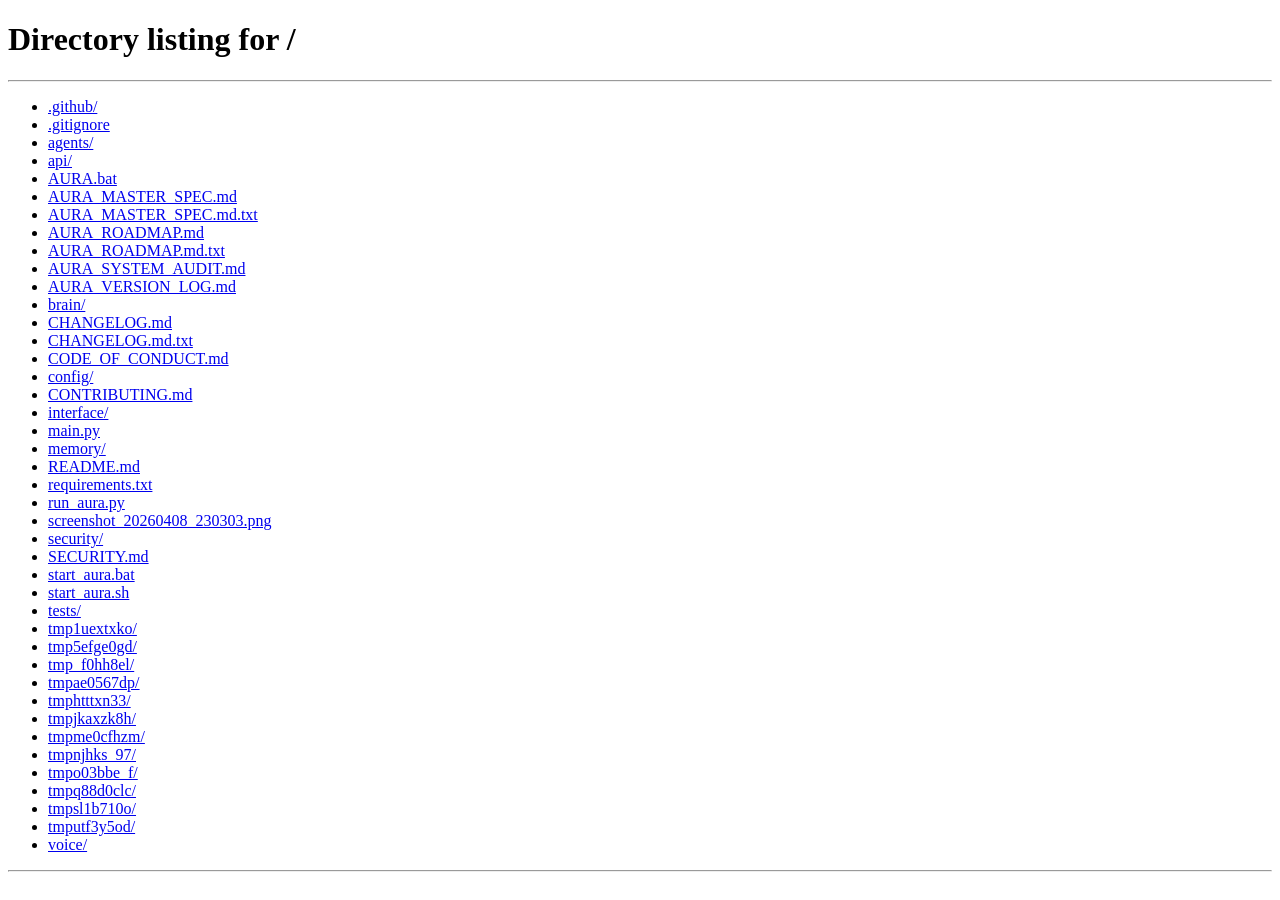
==== commit e811d37b: "clear message about what you changed" ====
--- a/interface/web/index.html
+++ b/interface/web/index.html
@@ -1,2582 +1,12 @@
-<!DOCTYPE html>
+﻿<!DOCTYPE html>
 <html lang="en">
 <head>
-<meta charset="UTF-8">
-<meta name="viewport" content="width=device-width, initial-scale=1.0">
-<title>AURA — AI Operating System</title>
-<link rel="preconnect" href="https://fonts.googleapis.com">
-<link href="https://fonts.googleapis.com/css2?family=Syne:wght@400;500;600;700;800&family=DM+Sans:ital,wght@0,300;0,400;0,500;1,300&family=JetBrains+Mono:wght@400;500&display=swap" rel="stylesheet">
-<style>
-/* ============================================================
-   AURA OPERATING INTERFACE — v2.0
-   Designer: Hassan Saeed / AURA AI
-   Architecture: Multi-view | Multi-mode | JARVIS-class UI
-   ============================================================ */
-
-*, *::before, *::after { margin: 0; padding: 0; box-sizing: border-box; }
-
-:root {
-  /* Core Palette */
-  --ink:        #04040f;
-  --ink2:       #080818;
-  --ink3:       #0d0d22;
-  --surface:    #10102a;
-  --surface2:   #14143a;
-  --rim:        rgba(108,53,222,0.18);
-  --rim2:       rgba(0,212,255,0.12);
-
-  /* AURA Identity */
-  --violet:     #6C35DE;
-  --violet-g:   #8B5CF6;
-  --violet-hi:  #A78BFA;
-  --violet-dim: rgba(108,53,222,0.35);
-
-  /* Intelligence Accents */
-  --cyan:       #00D4FF;
-  --cyan-dim:   rgba(0,212,255,0.15);
-  --cyan-g:     #38BDF8;
-
-  /* Semantic */
-  --ok:         #22D3A0;
-  --warn:       #F59E0B;
-  --err:        #F43F5E;
-
-  /* Text hierarchy */
-  --t1:  #EEEEFF;
-  --t2:  #9D9DBF;
-  --t3:  #5A5A80;
-  --t4:  #2E2E50;
-
-  /* Fonts */
-  --f-display: 'Syne', sans-serif;
-  --f-body:    'DM Sans', sans-serif;
-  --f-mono:    'JetBrains Mono', monospace;
-
-  /* Layout */
-  --sidebar-w:     220px;
-  --sidebar-w-sm:  64px;
-  --rpanel-w:      280px;
-  --topbar-h:      58px;
-
-  /* Transitions */
-  --ease: cubic-bezier(0.22, 1, 0.36, 1);
-  --t-fast: 0.18s;
-  --t-mid:  0.32s;
-  --t-slow: 0.55s;
-
-  /* Scroll */
-  --scroll-c: var(--violet-dim);
-}
-
-/* ── High Contrast Mode ── */
-body.hc {
-  --rim: rgba(255,255,255,0.25);
-  --t1:  #ffffff;
-  --t2:  #dddddd;
-  --t3:  #aaaaaa;
-  --surface: #111122;
-  --surface2: #1a1a33;
-}
-
-/* ── Light Mode ── */
-body.light-mode {
-  --ink:     #f0f0fc;
-  --ink2:    #e8e8f8;
-  --ink3:    #e0e0f0;
-  --surface: #ffffff;
-  --surface2:#f5f5ff;
-  --rim:     rgba(108,53,222,0.15);
-  --t1:      #0d0d30;
-  --t2:      #444466;
-  --t3:      #8888aa;
-  --t4:      #ccccdd;
-}
-
-/* ── Large Text Mode ── */
-body.large-text { font-size: 115%; }
-
-html, body { height: 100%; overflow: hidden; }
-
-body {
-  background: var(--ink);
-  color: var(--t1);
-  font-family: var(--f-body);
-  font-size: 14px;
-  display: flex;
-  transition: background var(--t-mid) var(--ease), color var(--t-mid) var(--ease);
-}
-
-/* ============================================================
-   SCROLLBARS
-   ============================================================ */
-::-webkit-scrollbar { width: 3px; height: 3px; }
-::-webkit-scrollbar-track { background: transparent; }
-::-webkit-scrollbar-thumb { background: var(--violet-dim); border-radius: 2px; }
-
-/* ============================================================
-   LEFT SIDEBAR
-   ============================================================ */
-.sidebar {
-  width: var(--sidebar-w);
-  min-width: var(--sidebar-w);
-  background: var(--ink2);
-  border-right: 1px solid var(--rim);
-  display: flex;
-  flex-direction: column;
-  overflow: hidden;
-  transition: width var(--t-mid) var(--ease), min-width var(--t-mid) var(--ease),
-              background var(--t-mid);
-  z-index: 100;
-  position: relative;
-}
-.sidebar.collapsed {
-  width: var(--sidebar-w-sm);
-  min-width: var(--sidebar-w-sm);
-}
-
-/* ── Logo ── */
-.s-logo {
-  padding: 22px 16px 18px;
-  border-bottom: 1px solid var(--rim);
-  display: flex;
-  align-items: center;
-  gap: 12px;
-  cursor: pointer;
-  flex-shrink: 0;
-}
-.orb-mini {
-  width: 32px; height: 32px;
-  border-radius: 50%;
-  background: radial-gradient(circle at 33% 33%, #c4b5fd 0%, #7c3aed 55%, #1a0a3e 100%);
-  flex-shrink: 0;
-  position: relative;
-  transition: box-shadow var(--t-mid);
-  box-shadow: 0 0 16px rgba(124,58,237,0.6);
-}
-.orb-mini::after {
-  content:'';
-  position: absolute;
-  inset: -3px;
-  border-radius: 50%;
-  border: 1px solid rgba(167,139,250,0.3);
-  animation: orbit-ring 4s linear infinite;
-}
-@keyframes orbit-ring {
-  0%   { transform: rotate(0deg) scaleX(1); opacity:0.3; }
-  50%  { transform: rotate(180deg) scaleX(0.8); opacity:0.7; }
-  100% { transform: rotate(360deg) scaleX(1); opacity:0.3; }
-}
-.s-logo-text { overflow: hidden; }
-.s-logo-text h1 {
-  font-family: var(--f-display);
-  font-size: 1.15rem;
-  font-weight: 800;
-  letter-spacing: 6px;
-  background: linear-gradient(135deg, #c4b5fd, #7c3aed);
-  -webkit-background-clip: text; -webkit-text-fill-color: transparent;
-  white-space: nowrap;
-}
-.s-logo-text p {
-  font-size: 0.52rem;
-  color: var(--t3);
-  letter-spacing: 1.5px;
-  white-space: nowrap;
-  margin-top: 2px;
-}
-
-/* ── Mode Badge ── */
-.mode-badge {
-  margin: 10px 12px;
-  padding: 6px 10px;
-  border-radius: 8px;
-  background: var(--violet-dim);
-  border: 1px solid rgba(108,53,222,0.3);
-  font-size: 0.65rem;
-  letter-spacing: 1.5px;
-  color: var(--violet-hi);
-  font-family: var(--f-mono);
-  display: flex;
-  align-items: center;
-  gap: 6px;
-  cursor: pointer;
-  transition: all var(--t-fast);
-  overflow: hidden;
-  white-space: nowrap;
-  flex-shrink: 0;
-}
-.mode-badge:hover { background: rgba(108,53,222,0.4); }
-.mode-dot {
-  width: 6px; height: 6px; border-radius: 50%;
-  background: var(--ok);
-  animation: blink 2s infinite;
-  flex-shrink: 0;
-}
-@keyframes blink { 0%,100%{opacity:1} 50%{opacity:0.3} }
-
-/* ── Nav ── */
-.s-nav { flex: 1; overflow-y: auto; overflow-x: hidden; padding: 8px 0; }
-.s-section {
-  font-size: 0.6rem;
-  letter-spacing: 2px;
-  color: var(--t3);
-  padding: 12px 20px 5px;
-  font-family: var(--f-mono);
-  white-space: nowrap;
-  overflow: hidden;
-}
-.sidebar.collapsed .s-section { opacity: 0; }
-.nav-item {
-  display: flex;
-  align-items: center;
-  gap: 12px;
-  padding: 10px 18px;
-  cursor: pointer;
-  color: var(--t2);
-  font-size: 0.85rem;
-  transition: all var(--t-fast);
-  border-left: 2px solid transparent;
-  position: relative;
-  white-space: nowrap;
-}
-.nav-item:hover { color: var(--t1); background: rgba(108,53,222,0.08); }
-.nav-item.active {
-  color: var(--violet-hi);
-  background: rgba(108,53,222,0.14);
-  border-left-color: var(--violet);
-}
-.nav-icon {
-  font-size: 1rem;
-  width: 22px;
-  text-align: center;
-  flex-shrink: 0;
-}
-.nav-label { overflow: hidden; }
-.nav-badge {
-  margin-left: auto;
-  background: var(--violet);
-  color: white;
-  font-size: 0.6rem;
-  padding: 1px 6px;
-  border-radius: 8px;
-  flex-shrink: 0;
-}
-.sidebar.collapsed .nav-label,
-.sidebar.collapsed .nav-badge,
-.sidebar.collapsed .s-section { display: none; }
-
-/* ── User Card ── */
-.s-user {
-  border-top: 1px solid var(--rim);
-  padding: 14px 16px;
-  display: flex;
-  align-items: center;
-  gap: 10px;
-  flex-shrink: 0;
-  overflow: hidden;
-}
-.avatar {
-  width: 32px; height: 32px; border-radius: 50%;
-  background: linear-gradient(135deg, var(--violet), #3b1994);
-  display: flex; align-items: center; justify-content: center;
-  font-weight: 700; font-size: 0.82rem;
-  flex-shrink: 0;
-  font-family: var(--f-display);
-}
-.u-info { overflow: hidden; }
-.u-name { font-size: 0.82rem; font-weight: 500; color: var(--t1); white-space: nowrap; }
-.u-plan {
-  font-size: 0.58rem; letter-spacing: 1.5px;
-  background: linear-gradient(90deg, var(--violet), #5b21b6);
-  -webkit-background-clip: text; -webkit-text-fill-color: transparent;
-  font-family: var(--f-mono);
-}
-.sidebar.collapsed .u-info { display: none; }
-
-/* ============================================================
-   MAIN AREA
-   ============================================================ */
-.main-wrap {
-  flex: 1;
-  display: flex;
-  flex-direction: column;
-  overflow: hidden;
-  position: relative;
-}
-
-/* ── Topbar ── */
-.topbar {
-  height: var(--topbar-h);
-  min-height: var(--topbar-h);
-  background: var(--ink2);
-  border-bottom: 1px solid var(--rim);
-  display: flex;
-  align-items: center;
-  padding: 0 20px 0 16px;
-  gap: 12px;
-  z-index: 50;
-  flex-shrink: 0;
-}
-.tb-toggle {
-  width: 32px; height: 32px;
-  border-radius: 8px;
-  border: 1px solid var(--rim);
-  background: transparent;
-  color: var(--t2);
-  cursor: pointer;
-  display: flex; align-items: center; justify-content: center;
-  font-size: 1rem;
-  transition: all var(--t-fast);
-  flex-shrink: 0;
-}
-.tb-toggle:hover { color: var(--t1); border-color: var(--violet-dim); }
-.tb-title {
-  font-family: var(--f-display);
-  font-size: 0.9rem;
-  font-weight: 600;
-  color: var(--violet-hi);
-  letter-spacing: 1px;
-  flex: 1;
-  white-space: nowrap;
-  overflow: hidden;
-  text-overflow: ellipsis;
-}
-.tb-right {
-  display: flex;
-  align-items: center;
-  gap: 8px;
-  flex-shrink: 0;
-}
-
-/* Orb Status Indicator in topbar */
-.orb-status {
-  display: flex;
-  align-items: center;
-  gap: 6px;
-  font-size: 0.7rem;
-  color: var(--t3);
-  font-family: var(--f-mono);
-  padding: 4px 10px;
-  border: 1px solid var(--rim);
-  border-radius: 20px;
-  background: var(--ink3);
-}
-.orb-dot-sm {
-  width: 6px; height: 6px; border-radius: 50%;
-  background: var(--ok);
-  transition: background var(--t-fast);
-}
-.orb-dot-sm.thinking { background: var(--warn); animation: blink 0.8s infinite; }
-.orb-dot-sm.speaking { background: var(--cyan); animation: blink 0.5s infinite; }
-.orb-dot-sm.listening { background: var(--err); animation: blink 0.7s infinite; }
-.orb-dot-sm.executing { background: var(--violet-hi); animation: blink 0.6s infinite; }
-
-.tb-btn {
-  padding: 6px 14px;
-  border-radius: 20px;
-  border: 1px solid var(--rim);
-  background: transparent;
-  color: var(--t2);
-  cursor: pointer;
-  font-size: 0.75rem;
-  font-family: var(--f-body);
-  transition: all var(--t-fast);
-}
-.tb-btn:hover { color: var(--t1); border-color: var(--violet-dim); background: rgba(108,53,222,0.08); }
-
-select.tb-select {
-  padding: 6px 10px;
-  border-radius: 20px;
-  border: 1px solid var(--rim);
-  background: var(--ink3);
-  color: var(--t2);
-  font-size: 0.75rem;
-  font-family: var(--f-body);
-  outline: none;
-  cursor: pointer;
-}
-
-/* ── Content + Right Panel ── */
-.content-wrap {
-  flex: 1;
-  display: flex;
-  overflow: hidden;
-  position: relative;
-}
-
-/* ============================================================
-   VIEWS
-   ============================================================ */
-.view {
-  display: none;
-  flex: 1;
-  overflow: hidden;
-  flex-direction: column;
-  animation: fadeUp 0.3s var(--ease);
-}
-.view.active { display: flex; }
-
-@keyframes fadeUp {
-  from { opacity:0; transform: translateY(10px); }
-  to   { opacity:1; transform: translateY(0); }
-}
-
-/* ============================================================
-   VIEW: CHAT
-   ============================================================ */
-.chat-area {
-  flex: 1;
-  overflow-y: auto;
-  padding: 24px 28px;
-  display: flex;
-  flex-direction: column;
-  gap: 18px;
-  scrollbar-width: thin;
-  scrollbar-color: var(--scroll-c) transparent;
-}
-
-/* Messages */
-.msg {
-  display: flex;
-  flex-direction: column;
-  max-width: 78%;
-  animation: msgIn 0.28s var(--ease);
-}
-@keyframes msgIn {
-  from { opacity:0; transform: translateY(12px); }
-  to   { opacity:1; transform: translateY(0); }
-}
-.msg.user { align-self: flex-end; }
-.msg.aura { align-self: flex-start; max-width: 82%; }
-
-.msg-bubble {
-  padding: 12px 18px;
-  border-radius: 18px;
-  line-height: 1.75;
-  font-size: 0.9rem;
-}
-.msg.user .msg-bubble {
-  background: linear-gradient(135deg, #5b21b6, #3b0fa0);
-  border-bottom-right-radius: 4px;
-  color: #ede9fe;
-  box-shadow: 0 4px 20px rgba(108,53,222,0.25);
-}
-.msg.aura .msg-bubble {
-  background: var(--surface);
-  border: 1px solid var(--rim);
-  border-bottom-left-radius: 4px;
-  color: var(--t1);
-}
-
-.msg-meta {
-  display: flex;
-  align-items: center;
-  gap: 6px;
-  margin-bottom: 5px;
-  flex-wrap: wrap;
-}
-.msg-label {
-  font-size: 0.65rem;
-  letter-spacing: 2px;
-  font-family: var(--f-mono);
-  color: var(--t3);
-  font-weight: 500;
-}
-.tag {
-  display: inline-flex;
-  align-items: center;
-  gap: 4px;
-  padding: 2px 8px;
-  border-radius: 10px;
-  font-size: 0.6rem;
-  letter-spacing: 0.8px;
-  font-family: var(--f-mono);
-}
-.tag-agent  { background: rgba(108,53,222,0.2); color: var(--violet-hi); border: 1px solid rgba(108,53,222,0.3); }
-.tag-conf   { background: rgba(0,212,255,0.1);  color: var(--cyan);      border: 1px solid rgba(0,212,255,0.2); }
-.tag-ok     { background: rgba(34,211,160,0.1); color: var(--ok);        border: 1px solid rgba(34,211,160,0.2); }
-
-.msg-actions {
-  display: flex;
-  gap: 5px;
-  margin-top: 8px;
-}
-.act-btn {
-  padding: 3px 10px;
-  border-radius: 10px;
-  border: 1px solid var(--rim);
-  background: transparent;
-  color: var(--t3);
-  font-size: 0.68rem;
-  font-family: var(--f-body);
-  cursor: pointer;
-  transition: all var(--t-fast);
-}
-.act-btn:hover { color: var(--violet-hi); border-color: var(--violet-dim); }
-
-/* Plan blocks in messages */
-.plan-block {
-  margin-top: 10px;
-  border: 1px solid rgba(0,212,255,0.2);
-  border-radius: 10px;
-  overflow: hidden;
-  background: rgba(0,212,255,0.03);
-}
-.plan-block-head {
-  padding: 7px 12px;
-  background: rgba(0,212,255,0.07);
-  font-size: 0.68rem;
-  font-family: var(--f-mono);
-  color: var(--cyan);
-  letter-spacing: 1px;
-  display: flex;
-  align-items: center;
-  gap: 6px;
-  cursor: pointer;
-}
-.plan-block-body {
-  padding: 10px 12px;
-  font-size: 0.82rem;
-  color: var(--t2);
-  line-height: 1.7;
-}
-.plan-step {
-  display: flex;
-  gap: 8px;
-  align-items: flex-start;
-  padding: 4px 0;
-}
-.plan-step-num {
-  width: 18px; height: 18px; border-radius: 50%;
-  background: var(--violet-dim);
-  color: var(--violet-hi);
-  font-size: 0.6rem;
-  display: flex; align-items: center; justify-content: center;
-  flex-shrink: 0;
-  font-family: var(--f-mono);
-  margin-top: 2px;
-}
-
-/* Typing Indicator */
-.typing-ind {
-  display: flex;
-  align-items: center;
-  gap: 5px;
-  padding: 12px 18px;
-  background: var(--surface);
-  border: 1px solid var(--rim);
-  border-radius: 18px;
-  border-bottom-left-radius: 4px;
-  align-self: flex-start;
-  animation: msgIn 0.28s var(--ease);
-}
-.t-dot {
-  width: 6px; height: 6px; border-radius: 50%;
-  background: var(--violet);
-  animation: tdot 1.4s infinite;
-}
-.t-dot:nth-child(2) { animation-delay: 0.2s; }
-.t-dot:nth-child(3) { animation-delay: 0.4s; }
-@keyframes tdot {
-  0%,100% { transform:translateY(0); opacity:0.4; }
-  50%     { transform:translateY(-6px); opacity:1; }
-}
-
-/* Suggestion Chips */
-.chips-row {
-  padding: 0 28px 12px;
-  display: flex;
-  gap: 7px;
-  flex-wrap: wrap;
-}
-.chip {
-  padding: 6px 14px;
-  border-radius: 20px;
-  border: 1px solid var(--rim);
-  background: var(--surface);
-  color: var(--t2);
-  font-size: 0.75rem;
-  cursor: pointer;
-  font-family: var(--f-body);
-  transition: all var(--t-fast);
-  white-space: nowrap;
-}
-.chip:hover { color: var(--violet-hi); border-color: var(--violet-dim); background: rgba(108,53,222,0.1); }
-
-/* ── Input Area ── */
-.input-area {
-  padding: 14px 22px 18px;
-  border-top: 1px solid var(--rim);
-  background: var(--ink2);
-  flex-shrink: 0;
-}
-.voice-bar {
-  display: flex;
-  align-items: center;
-  gap: 8px;
-  margin-bottom: 10px;
-}
-.v-btn {
-  padding: 6px 14px;
-  border-radius: 20px;
-  border: 1px solid var(--rim);
-  background: transparent;
-  color: var(--t2);
-  cursor: pointer;
-  font-size: 0.77rem;
-  font-family: var(--f-body);
-  display: flex; align-items: center; gap: 5px;
-  transition: all var(--t-fast);
-}
-.v-btn:hover { color: var(--t1); border-color: var(--violet-dim); background: rgba(108,53,222,0.08); }
-.v-btn.rec {
-  background: rgba(244,63,94,0.1);
-  color: var(--err);
-  border-color: rgba(244,63,94,0.4);
-  animation: recordPulse 1s infinite;
-}
-@keyframes recordPulse { 0%,100%{box-shadow:none} 50%{box-shadow:0 0 0 6px rgba(244,63,94,0.08)} }
-.v-status { font-size: 0.72rem; color: var(--t3); font-family: var(--f-mono); }
-
-.input-row { display: flex; gap: 10px; }
-
-.main-input {
-  flex: 1;
-  padding: 12px 20px;
-  background: var(--surface);
-  border: 1px solid var(--rim);
-  border-radius: 28px;
-  color: var(--t1);
-  font-size: 0.9rem;
-  font-family: var(--f-body);
-  outline: none;
-  transition: border-color var(--t-fast), box-shadow var(--t-fast);
-}
-.main-input:focus { border-color: var(--violet-dim); box-shadow: 0 0 0 3px rgba(108,53,222,0.1); }
-.main-input::placeholder { color: var(--t3); }
-
-.send-btn {
-  padding: 12px 24px;
-  background: linear-gradient(135deg, var(--violet), #4a1d96);
-  border: none;
-  border-radius: 28px;
-  color: white;
-  font-size: 0.88rem;
-  font-weight: 600;
-  font-family: var(--f-display);
-  cursor: pointer;
-  letter-spacing: 0.5px;
-  transition: all var(--t-fast);
-}
-.send-btn:hover { transform: scale(1.03); box-shadow: 0 0 20px rgba(108,53,222,0.4); }
-
-/* ============================================================
-   VIEW: MEMORY
-   ============================================================ */
-.panel-view {
-  padding: 24px 28px;
-  overflow-y: auto;
-  flex: 1;
-  display: flex;
-  flex-direction: column;
-  gap: 20px;
-  scrollbar-width: thin;
-}
-
-.view-header {
-  margin-bottom: 4px;
-}
-.view-header h2 {
-  font-family: var(--f-display);
-  font-size: 1.2rem;
-  font-weight: 700;
-  color: var(--t1);
-}
-.view-header p {
-  font-size: 0.8rem;
-  color: var(--t3);
-  margin-top: 3px;
-}
-
-.cards-grid {
-  display: grid;
-  grid-template-columns: repeat(auto-fill, minmax(260px, 1fr));
-  gap: 16px;
-}
-
-.card {
-  background: var(--surface);
-  border: 1px solid var(--rim);
-  border-radius: 14px;
-  padding: 18px;
-  transition: border-color var(--t-fast), box-shadow var(--t-fast);
-}
-.card:hover { border-color: var(--violet-dim); box-shadow: 0 4px 24px rgba(108,53,222,0.1); }
-.card-holo {
-  border-color: rgba(0,212,255,0.2);
-  background: linear-gradient(135deg, rgba(0,212,255,0.04), rgba(108,53,222,0.04));
-  position: relative;
-  overflow: hidden;
-}
-.card-holo::before {
-  content: '';
-  position: absolute;
-  inset: 0;
-  background: linear-gradient(135deg, transparent 40%, rgba(0,212,255,0.04) 100%);
-  pointer-events: none;
-}
-.card-holo:hover { border-color: rgba(0,212,255,0.4); box-shadow: 0 4px 28px rgba(0,212,255,0.08); }
-
-.card-title {
-  font-size: 0.65rem;
-  font-family: var(--f-mono);
-  letter-spacing: 2px;
-  color: var(--t3);
-  margin-bottom: 12px;
-  display: flex;
-  align-items: center;
-  gap: 8px;
-}
-.card-title::after {
-  content: '';
-  flex: 1;
-  height: 1px;
-  background: var(--rim);
-}
-.card-val {
-  font-size: 1.5rem;
-  font-weight: 700;
-  font-family: var(--f-display);
-  color: var(--t1);
-  margin-bottom: 4px;
-}
-.card-sub { font-size: 0.78rem; color: var(--t3); }
-
-.mem-list { display: flex; flex-direction: column; gap: 8px; }
-.mem-item {
-  display: flex;
-  align-items: center;
-  gap: 10px;
-  padding: 8px 10px;
-  border-radius: 8px;
-  background: var(--ink3);
-  border: 1px solid rgba(108,53,222,0.1);
-  font-size: 0.82rem;
-}
-.mem-icon { font-size: 0.9rem; flex-shrink: 0; }
-.mem-key { color: var(--t3); font-family: var(--f-mono); font-size: 0.68rem; flex-shrink: 0; min-width: 80px; }
-.mem-val { color: var(--t1); flex: 1; }
-
-.intent-bar {
-  display: flex;
-  align-items: center;
-  gap: 10px;
-  margin-bottom: 8px;
-}
-.intent-name { font-size: 0.8rem; color: var(--t2); min-width: 100px; }
-.bar-track {
-  flex: 1;
-  height: 6px;
-  border-radius: 3px;
-  background: var(--ink3);
-  overflow: hidden;
-}
-.bar-fill {
-  height: 100%;
-  background: linear-gradient(90deg, var(--violet), var(--violet-g));
-  border-radius: 3px;
-  transition: width 0.6s var(--ease);
-}
-.intent-pct { font-size: 0.72rem; color: var(--t3); font-family: var(--f-mono); min-width: 30px; text-align: right; }
-
-/* ============================================================
-   VIEW: INTELLIGENCE
-   ============================================================ */
-.intel-grid {
-  display: grid;
-  grid-template-columns: 1fr 1fr;
-  gap: 16px;
-}
-.intel-grid.full { grid-template-columns: 1fr; }
-
-.confidence-ring {
-  width: 80px; height: 80px;
-  border-radius: 50%;
-  background: conic-gradient(var(--violet) calc(var(--pct,75) * 1%), var(--ink3) 0);
-  display: flex;
-  align-items: center;
-  justify-content: center;
-  position: relative;
-  margin: 0 auto 14px;
-}
-.confidence-ring::before {
-  content: attr(data-pct) '%';
-  position: absolute;
-  font-family: var(--f-mono);
-  font-size: 1rem;
-  font-weight: 600;
-  color: var(--t1);
-}
-.confidence-inner {
-  width: 64px; height: 64px;
-  border-radius: 50%;
-  background: var(--surface);
-}
-
-.status-item {
-  display: flex;
-  align-items: center;
-  justify-content: space-between;
-  padding: 10px 0;
-  border-bottom: 1px solid var(--rim);
-  font-size: 0.84rem;
-}
-.status-item:last-child { border-bottom: none; }
-.status-key { color: var(--t3); font-family: var(--f-mono); font-size: 0.72rem; letter-spacing: 0.5px; }
-.status-val { color: var(--t1); font-weight: 500; }
-.status-tag {
-  padding: 2px 8px;
-  border-radius: 8px;
-  font-size: 0.65rem;
-  font-family: var(--f-mono);
-}
-.s-ok  { background: rgba(34,211,160,0.15); color: var(--ok); }
-.s-warn{ background: rgba(245,158,11,0.15);  color: var(--warn); }
-.s-err { background: rgba(244,63,94,0.15);   color: var(--err); }
-.s-info{ background: rgba(108,53,222,0.15);  color: var(--violet-hi); }
-
-.log-entry {
-  display: flex;
-  gap: 10px;
-  padding: 8px 10px;
-  border-radius: 8px;
-  background: var(--ink3);
-  border-left: 3px solid var(--rim);
-  font-size: 0.8rem;
-  align-items: flex-start;
-}
-.log-entry.log-ok  { border-left-color: var(--ok); }
-.log-entry.log-warn{ border-left-color: var(--warn); }
-.log-entry.log-err { border-left-color: var(--err); }
-.log-time { font-family: var(--f-mono); font-size: 0.65rem; color: var(--t3); flex-shrink: 0; padding-top: 1px; }
-.log-msg  { color: var(--t2); line-height: 1.5; }
-
-/* ============================================================
-   VIEW: AUTONOMY
-   ============================================================ */
-.exec-timeline { display: flex; flex-direction: column; gap: 0; }
-.exec-step {
-  display: flex;
-  gap: 14px;
-  position: relative;
-  padding-bottom: 0;
-}
-.exec-step:not(:last-child) .step-connector { flex: 1; }
-.step-left { display: flex; flex-direction: column; align-items: center; flex-shrink: 0; }
-.step-circle {
-  width: 32px; height: 32px;
-  border-radius: 50%;
-  border: 2px solid var(--rim);
-  background: var(--surface);
-  display: flex; align-items: center; justify-content: center;
-  font-size: 0.75rem;
-  font-family: var(--f-mono);
-  color: var(--t3);
-  transition: all var(--t-mid);
-  flex-shrink: 0;
-}
-.step-circle.done  { border-color: var(--ok);   background: rgba(34,211,160,0.1); color: var(--ok); }
-.step-circle.active{ border-color: var(--cyan);  background: rgba(0,212,255,0.1);  color: var(--cyan); animation: stepPulse 1.5s infinite; }
-.step-circle.fail  { border-color: var(--err);   background: rgba(244,63,94,0.1);  color: var(--err); }
-@keyframes stepPulse { 0%,100%{box-shadow:none} 50%{box-shadow:0 0 0 6px rgba(0,212,255,0.1)} }
-.step-line {
-  width: 2px;
-  flex: 1;
-  min-height: 20px;
-  background: var(--rim);
-  margin: 4px 0;
-}
-.step-line.done { background: var(--ok); opacity: 0.4; }
-.step-body {
-  flex: 1;
-  padding-bottom: 20px;
-}
-.step-title { font-size: 0.86rem; font-weight: 500; color: var(--t1); margin-bottom: 4px; }
-.step-detail { font-size: 0.77rem; color: var(--t3); line-height: 1.5; }
-.step-tool {
-  display: inline-flex;
-  align-items: center;
-  gap: 4px;
-  margin-top: 6px;
-  padding: 3px 10px;
-  border-radius: 8px;
-  background: rgba(0,212,255,0.08);
-  border: 1px solid rgba(0,212,255,0.2);
-  font-size: 0.65rem;
-  font-family: var(--f-mono);
-  color: var(--cyan);
-}
-
-.exec-progress {
-  height: 4px;
-  border-radius: 2px;
-  background: var(--ink3);
-  margin: 16px 0;
-  overflow: hidden;
-}
-.exec-progress-fill {
-  height: 100%;
-  background: linear-gradient(90deg, var(--violet), var(--cyan));
-  border-radius: 2px;
-  transition: width 0.8s var(--ease);
-}
-
-/* ============================================================
-   VIEW: TASKS
-   ============================================================ */
-.tasks-add {
-  display: flex;
-  gap: 8px;
-  margin-bottom: 20px;
-}
-.tasks-add input {
-  flex: 1;
-  padding: 10px 16px;
-  background: var(--surface);
-  border: 1px solid var(--rim);
-  border-radius: 10px;
-  color: var(--t1);
-  font-size: 0.87rem;
-  font-family: var(--f-body);
-  outline: none;
-  transition: border-color var(--t-fast);
-}
-.tasks-add input:focus { border-color: var(--violet-dim); }
-.tasks-add input::placeholder { color: var(--t3); }
-.add-btn {
-  padding: 10px 20px;
-  background: var(--violet-dim);
-  border: 1px solid rgba(108,53,222,0.3);
-  border-radius: 10px;
-  color: var(--violet-hi);
-  cursor: pointer;
-  font-size: 0.85rem;
-  font-family: var(--f-body);
-  transition: all var(--t-fast);
-}
-.add-btn:hover { background: rgba(108,53,222,0.4); }
-
-.task-card {
-  display: flex;
-  align-items: center;
-  gap: 12px;
-  padding: 12px 16px;
-  background: var(--surface);
-  border: 1px solid var(--rim);
-  border-radius: 12px;
-  margin-bottom: 8px;
-  transition: all var(--t-fast);
-}
-.task-card:hover { border-color: var(--violet-dim); }
-.task-card.done { opacity: 0.55; }
-.task-check {
-  width: 20px; height: 20px;
-  border-radius: 50%;
-  border: 2px solid var(--rim);
-  cursor: pointer;
-  display: flex; align-items: center; justify-content: center;
-  flex-shrink: 0;
-  transition: all var(--t-fast);
-  background: transparent;
-}
-.task-check:hover { border-color: var(--ok); }
-.task-check.checked { border-color: var(--ok); background: rgba(34,211,160,0.15); }
-.task-text { flex: 1; font-size: 0.87rem; color: var(--t1); }
-.task-card.done .task-text { text-decoration: line-through; color: var(--t3); }
-.task-pri {
-  font-size: 0.65rem;
-  font-family: var(--f-mono);
-  padding: 2px 7px;
-  border-radius: 6px;
-}
-.task-pri.hi  { background: rgba(244,63,94,0.1);  color: var(--err); }
-.task-pri.med { background: rgba(245,158,11,0.1);  color: var(--warn); }
-.task-pri.lo  { background: rgba(34,211,160,0.1);  color: var(--ok); }
-.task-del {
-  background: transparent;
-  border: none;
-  color: var(--t3);
-  cursor: pointer;
-  font-size: 0.85rem;
-  padding: 2px 6px;
-  border-radius: 6px;
-  transition: color var(--t-fast);
-}
-.task-del:hover { color: var(--err); }
-
-/* ============================================================
-   VIEW: HISTORY
-   ============================================================ */
-.hist-card {
-  background: var(--surface);
-  border: 1px solid var(--rim);
-  border-radius: 14px;
-  padding: 16px 18px;
-  margin-bottom: 12px;
-  transition: all var(--t-fast);
-}
-.hist-card:hover { border-color: var(--violet-dim); }
-.hist-meta {
-  display: flex;
-  align-items: center;
-  gap: 8px;
-  margin-bottom: 10px;
-  flex-wrap: wrap;
-}
-.hist-time { font-size: 0.65rem; color: var(--t3); font-family: var(--f-mono); }
-.hist-user-q { color: var(--violet-hi); font-size: 0.86rem; font-weight: 500; margin-bottom: 6px; }
-.hist-aura-r { color: var(--t2); font-size: 0.83rem; line-height: 1.6; }
-
-/* ============================================================
-   VIEW: SETTINGS
-   ============================================================ */
-.settings-grid {
-  display: grid;
-  grid-template-columns: repeat(auto-fill, minmax(300px, 1fr));
-  gap: 16px;
-}
-.s-card {
-  background: var(--surface);
-  border: 1px solid var(--rim);
-  border-radius: 14px;
-  padding: 20px;
-}
-.s-card h3 {
-  font-family: var(--f-display);
-  font-size: 0.78rem;
-  letter-spacing: 2px;
-  color: var(--violet-hi);
-  margin-bottom: 16px;
-  padding-bottom: 10px;
-  border-bottom: 1px solid var(--rim);
-}
-.s-row {
-  display: flex;
-  align-items: center;
-  justify-content: space-between;
-  padding: 10px 0;
-  border-bottom: 1px solid var(--rim);
-  gap: 12px;
-}
-.s-row:last-child { border-bottom: none; padding-bottom: 0; }
-.s-label { font-size: 0.83rem; color: var(--t2); }
-.s-sublabel { font-size: 0.7rem; color: var(--t3); margin-top: 2px; }
-.s-ctrl select,
-.s-ctrl input[type=range] {
-  padding: 5px 10px;
-  background: var(--ink3);
-  border: 1px solid var(--rim);
-  border-radius: 8px;
-  color: var(--t1);
-  font-size: 0.8rem;
-  font-family: var(--f-body);
-  outline: none;
-  cursor: pointer;
-}
-
-/* Toggle Switch */
-.toggle {
-  width: 38px; height: 20px;
-  background: var(--ink3);
-  border-radius: 10px;
-  border: 1px solid var(--rim);
-  cursor: pointer;
-  position: relative;
-  transition: background var(--t-fast);
-  flex-shrink: 0;
-}
-.toggle.on { background: var(--violet); border-color: var(--violet); }
-.toggle::after {
-  content: '';
-  position: absolute;
-  width: 14px; height: 14px;
-  border-radius: 50%;
-  background: white;
-  top: 2px; left: 2px;
-  transition: left var(--t-fast);
-  box-shadow: 0 1px 3px rgba(0,0,0,0.3);
-}
-.toggle.on::after { left: 20px; }
-
-/* Mode Selector */
-.mode-grid {
-  display: grid;
-  grid-template-columns: 1fr 1fr;
-  gap: 8px;
-  margin-top: 4px;
-}
-.mode-opt {
-  padding: 10px 12px;
-  border-radius: 10px;
-  border: 1px solid var(--rim);
-  background: var(--ink3);
-  cursor: pointer;
-  text-align: center;
-  transition: all var(--t-fast);
-}
-.mode-opt:hover { border-color: var(--violet-dim); }
-.mode-opt.sel { border-color: var(--violet); background: rgba(108,53,222,0.15); }
-.mode-opt-name { font-size: 0.78rem; font-weight: 600; color: var(--t1); font-family: var(--f-display); }
-.mode-opt-desc { font-size: 0.62rem; color: var(--t3); margin-top: 3px; }
-
-/* ============================================================
-   RIGHT INTELLIGENCE PANEL
-   ============================================================ */
-.r-panel {
-  width: var(--rpanel-w);
-  min-width: var(--rpanel-w);
-  background: var(--ink2);
-  border-left: 1px solid var(--rim);
-  display: none;
-  flex-direction: column;
-  overflow-y: auto;
-  padding: 18px 16px;
-  gap: 14px;
-  scrollbar-width: thin;
-  scrollbar-color: var(--scroll-c) transparent;
-  flex-shrink: 0;
-}
-.r-panel.visible { display: flex; }
-
-/* Orb Display */
-.r-orb-wrap {
-  text-align: center;
-  padding: 16px 0;
-  border-bottom: 1px solid var(--rim);
-  margin-bottom: 2px;
-}
-.r-orb {
-  width: 70px; height: 70px;
-  border-radius: 50%;
-  background: radial-gradient(circle at 33% 33%, #c4b5fd 0%, #7c3aed 50%, #0d0820 100%);
-  margin: 0 auto 10px;
-  position: relative;
-  transition: box-shadow var(--t-mid);
-  box-shadow: 0 0 30px rgba(124,58,237,0.5);
-}
-.r-orb.idle    { box-shadow: 0 0 20px rgba(124,58,237,0.35); animation: orbIdle 4s ease infinite; }
-.r-orb.thinking{ box-shadow: 0 0 40px rgba(245,158,11,0.5);  animation: orbThink 0.8s ease infinite; }
-.r-orb.speaking{ box-shadow: 0 0 40px rgba(0,212,255,0.5);   animation: orbSpeak 0.4s ease infinite; }
-.r-orb.listening{ box-shadow: 0 0 40px rgba(244,63,94,0.5);  animation: orbSpeak 0.6s ease infinite; }
-.r-orb.executing{ box-shadow: 0 0 40px rgba(167,139,250,0.6); animation: orbExec 0.5s linear infinite; }
-.r-orb.success { box-shadow: 0 0 40px rgba(34,211,160,0.5);  animation: orbIdle 2s ease infinite; }
-.r-orb.error   { box-shadow: 0 0 40px rgba(244,63,94,0.5); }
-
-@keyframes orbIdle  { 0%,100%{transform:scale(1)}     50%{transform:scale(1.04)} }
-@keyframes orbThink { 0%,100%{transform:scale(1)}     50%{transform:scale(1.08)} }
-@keyframes orbSpeak { 0%,100%{transform:scale(1)}     50%{transform:scale(1.12)} }
-@keyframes orbExec  { 0%{transform:rotate(0deg) scale(1)} 50%{transform:rotate(180deg) scale(1.06)} 100%{transform:rotate(360deg) scale(1)} }
-
-.r-orb-ring {
-  position: absolute;
-  inset: -8px;
-  border-radius: 50%;
-  border: 1px solid rgba(167,139,250,0.25);
-  animation: ringRotate 5s linear infinite;
-}
-.r-orb-ring2 {
-  position: absolute;
-  inset: -16px;
-  border-radius: 50%;
-  border: 1px dashed rgba(108,53,222,0.15);
-  animation: ringRotate 8s linear infinite reverse;
-}
-@keyframes ringRotate { from{transform:rotate(0)} to{transform:rotate(360deg)} }
-
-.orb-state-label {
-  font-family: var(--f-mono);
-  font-size: 0.65rem;
-  letter-spacing: 2px;
-  color: var(--t3);
-  margin-bottom: 4px;
-}
-.orb-state-val {
-  font-family: var(--f-display);
-  font-size: 0.8rem;
-  font-weight: 600;
-  color: var(--violet-hi);
-  text-transform: uppercase;
-  letter-spacing: 1px;
-}
-
-.r-section { margin-bottom: 4px; }
-.r-section-title {
-  font-size: 0.58rem;
-  font-family: var(--f-mono);
-  letter-spacing: 2px;
-  color: var(--t3);
-  margin-bottom: 8px;
-  padding-bottom: 6px;
-  border-bottom: 1px solid var(--rim);
-}
-
-.r-stat-row {
-  display: flex;
-  justify-content: space-between;
-  align-items: center;
-  padding: 6px 0;
-  font-size: 0.78rem;
-  border-bottom: 1px solid rgba(108,53,222,0.05);
-}
-.r-stat-row:last-child { border-bottom: none; }
-.r-stat-key { color: var(--t3); font-family: var(--f-mono); font-size: 0.68rem; }
-.r-stat-val { color: var(--t1); font-weight: 500; }
-
-.mini-conf-bar {
-  height: 3px;
-  border-radius: 2px;
-  background: var(--ink3);
-  margin-top: 8px;
-  overflow: hidden;
-}
-.mini-conf-fill {
-  height: 100%;
-  background: linear-gradient(90deg, var(--violet), var(--cyan));
-  border-radius: 2px;
-  transition: width 0.6s var(--ease);
-}
-
-/* ============================================================
-   MODE: JARVIS extra orb center stage
-   ============================================================ */
-body.jarvis-mode .r-orb { width: 90px; height: 90px; }
-body.jarvis-mode .main-input { border-radius: 4px; }
-body.jarvis-mode .chat-area { background: linear-gradient(180deg, var(--ink) 0%, rgba(5,5,20,1) 100%); }
-body.jarvis-mode .msg.aura .msg-bubble { border-color: rgba(0,212,255,0.2); }
-
-/* ============================================================
-   MODE: DEVELOPER — show extra badges
-   ============================================================ */
-body.developer-mode .tag-conf,
-body.developer-mode .tag-agent { display: inline-flex; }
-
-/* ============================================================
-   MODE: MINIMAL — hide right panel, collapse extras
-   ============================================================ */
-body.minimal-mode .r-panel { display: none !important; }
-body.minimal-mode .chips-row { display: none; }
-
-/* ============================================================
-   NOTIFICATIONS
-   ============================================================ */
-.notif {
-  position: fixed;
-  bottom: 24px; right: 24px;
-  padding: 12px 20px;
-  background: var(--surface2);
-  border: 1px solid var(--rim);
-  border-radius: 12px;
-  font-size: 0.83rem;
-  color: var(--t1);
-  z-index: 999;
-  animation: notifIn 0.3s var(--ease);
-  display: flex;
-  align-items: center;
-  gap: 8px;
-  max-width: 320px;
-  box-shadow: 0 8px 32px rgba(0,0,0,0.3);
-}
-@keyframes notifIn { from{opacity:0;transform:translateY(12px)} to{opacity:1;transform:translateY(0)} }
-.notif.ok   { border-color: rgba(34,211,160,0.3); }
-.notif.err  { border-color: rgba(244,63,94,0.3);  }
-.notif.info { border-color: rgba(108,53,222,0.3); }
-
-/* ============================================================
-   EMPTY STATES
-   ============================================================ */
-.empty-state {
-  display: flex;
-  flex-direction: column;
-  align-items: center;
-  justify-content: center;
-  flex: 1;
-  gap: 10px;
-  color: var(--t3);
-  font-size: 0.85rem;
-}
-.empty-icon { font-size: 2.5rem; opacity: 0.5; }
-
-/* ============================================================
-   SCROLLABLE WRAPPER UTILITY
-   ============================================================ */
-.scroll-wrap {
-  flex: 1;
-  overflow-y: auto;
-  scrollbar-width: thin;
-  scrollbar-color: var(--scroll-c) transparent;
-}
-
-/* ============================================================
-   RESPONSIVE
-   ============================================================ */
-@media (max-width: 860px) {
-  .sidebar { position: absolute; height: 100%; z-index: 200; transform: translateX(-100%); transition: transform var(--t-mid) var(--ease); }
-  .sidebar.mob-open { transform: translateX(0); }
-  .sidebar.collapsed { width: var(--sidebar-w); min-width: var(--sidebar-w); }
-  .r-panel { display: none !important; }
-  .msg { max-width: 92%; }
-}
-@media (max-width: 520px) {
-  .chat-area { padding: 14px 14px; }
-  .input-area { padding: 10px 14px 14px; }
-  .panel-view { padding: 14px 14px; }
-  .send-btn { padding: 12px 16px; }
-}
-</style>
+  <meta charset="UTF-8">
+  <meta http-equiv="refresh" content="0; url=/">
+  <meta name="viewport" content="width=device-width, initial-scale=1.0">
+  <title>AURA</title>
 </head>
 <body>
-
-<!-- ══════════════════════════════════════════════════════════
-     LEFT SIDEBAR
-     ══════════════════════════════════════════════════════════ -->
-<aside class="sidebar" id="sidebar">
-
-  <div class="s-logo" onclick="toggleSidebar()" title="Toggle sidebar">
-    <div class="orb-mini"></div>
-    <div class="s-logo-text">
-      <h1>A U R A</h1>
-      <p>AUTONOMOUS · UNIVERSAL · RESPONSIVE</p>
-    </div>
-  </div>
-
-  <div class="mode-badge" onclick="showView('settings', null); scrollToModeSettings()" id="modeBadge">
-    <div class="mode-dot"></div>
-    <span id="modeLabel">SMART MODE</span>
-  </div>
-
-  <nav class="s-nav">
-    <div class="s-section">INTERFACE</div>
-    <div class="nav-item active" onclick="showView('chat', this)">
-      <span class="nav-icon">💬</span>
-      <span class="nav-label">Chat</span>
-    </div>
-    <div class="nav-item" onclick="showView('memory', this)">
-      <span class="nav-icon">🧠</span>
-      <span class="nav-label">Memory</span>
-    </div>
-    <div class="nav-item" onclick="showView('intelligence', this)">
-      <span class="nav-icon">⚡</span>
-      <span class="nav-label">Intelligence</span>
-    </div>
-    <div class="nav-item" onclick="showView('autonomy', this)">
-      <span class="nav-icon">🤖</span>
-      <span class="nav-label">Autonomy</span>
-    </div>
-    <div class="nav-item" onclick="showView('tasks', this)">
-      <span class="nav-icon">✅</span>
-      <span class="nav-label">Tasks & Reminders</span>
-      <span class="nav-badge" id="taskBadge">0</span>
-    </div>
-    <div class="s-section">SYSTEM</div>
-    <div class="nav-item" onclick="showView('history', this)">
-      <span class="nav-icon">📋</span>
-      <span class="nav-label">History</span>
-    </div>
-    <div class="nav-item" onclick="showView('settings', this)">
-      <span class="nav-icon">⚙️</span>
-      <span class="nav-label">Settings</span>
-    </div>
-    <div class="s-section">ACCOUNT</div>
-    <div class="nav-item" onclick="window.location.href='/login'">
-      <span class="nav-icon">🔐</span>
-      <span class="nav-label">Login</span>
-    </div>
-    <div class="nav-item" onclick="window.location.href='/register'">
-      <span class="nav-icon">✨</span>
-      <span class="nav-label">Register</span>
-    </div>
-    <div class="nav-item" onclick="doLogout()">
-      <span class="nav-icon">🚪</span>
-      <span class="nav-label">Logout</span>
-    </div>
-  </nav>
-
-  <div class="s-user">
-    <div class="avatar" id="s-avatar">G</div>
-    <div class="u-info">
-      <div class="u-name" id="s-name">Guest</div>
-      <div class="u-plan" id="s-plan">FREE PLAN</div>
-    </div>
-  </div>
-
-</aside>
-
-<!-- ══════════════════════════════════════════════════════════
-     MAIN WRAPPER
-     ══════════════════════════════════════════════════════════ -->
-<div class="main-wrap">
-
-  <!-- Topbar -->
-  <header class="topbar">
-    <button class="tb-toggle" onclick="toggleSidebar()" title="Toggle sidebar">☰</button>
-    <span class="tb-title" id="tb-title">💬 AURA Chat</span>
-
-    <div class="tb-right">
-      <div class="orb-status">
-        <div class="orb-dot-sm" id="topDot"></div>
-        <span id="topState">IDLE</span>
-      </div>
-      <select class="tb-select" id="langSel" onchange="setLang(this.value)">
-        <option value="auto">🌐 Auto</option>
-        <option value="english">🇬🇧 English</option>
-        <option value="urdu">🇵🇰 Urdu</option>
-      </select>
-      <button class="tb-btn" onclick="clearChat()">🗑 Clear</button>
-    </div>
-  </header>
-
-  <!-- Content + Right Panel -->
-  <div class="content-wrap">
-
-    <!-- ── VIEW: CHAT ── -->
-    <div class="view active" id="view-chat">
-      <div class="chat-area" id="chatArea">
-        <!-- Welcome message -->
-        <div class="msg aura">
-          <div class="msg-meta">
-            <span class="msg-label">AURA</span>
-            <span class="tag tag-ok">● ONLINE</span>
-          </div>
-          <div class="msg-bubble">
-            Welcome. I am <strong>AURA</strong> — your AI operating system. I understand natural language, remember context, reason through complex requests, plan multi-step tasks, and improve over time.<br><br>
-            Ask me anything — study, code, write, research, translate, analyze, or just have a conversation.
-          </div>
-        </div>
-      </div>
-
-      <!-- Chips -->
-      <div class="chips-row" id="chipsRow">
-        <span class="chip" onclick="sendChip('What is machine learning?')">📚 Machine Learning</span>
-        <span class="chip" onclick="sendChip('What is the weather in Islamabad today?')">🌤 Weather</span>
-        <span class="chip" onclick="sendChip('Tell me a clever joke')">😄 Joke</span>
-        <span class="chip" onclick="sendChip('Generate a secure password for me')">🔐 Password</span>
-        <span class="chip" onclick="sendChip('Latest news from Pakistan')">📰 Pakistan News</span>
-        <span class="chip" onclick="sendChip('Give me a powerful motivation quote')">💭 Quote</span>
-        <span class="chip" onclick="sendChip('Convert 100 USD to PKR today')">💱 Currency</span>
-        <span class="chip" onclick="sendChip('Write a professional email to my professor requesting an extension')">📧 Email Draft</span>
-        <span class="chip" onclick="sendChip('Create a quiz on Python basics')">🎯 Python Quiz</span>
-        <span class="chip" onclick="sendChip('Help me make a fitness plan for beginners')">💪 Fitness Plan</span>
-      </div>
-
-      <!-- Input -->
-      <div class="input-area">
-        <div class="voice-bar">
-          <button class="v-btn" id="micBtn" onclick="toggleVoice()">🎤 Speak</button>
-          <button class="v-btn" onclick="stopAudio()" style="color:var(--err);border-color:rgba(244,63,94,0.3)">🛑 Stop</button>
-          <span class="v-status" id="vStatus">Click mic to speak</span>
-        </div>
-        <div class="input-row">
-          <input type="text" class="main-input" id="userInput"
-            placeholder="Ask AURA anything — it understands messy input, multi-commands, and more..."
-            onkeypress="if(event.key==='Enter') sendMessage()">
-          <button class="send-btn" onclick="sendMessage()">Send</button>
-        </div>
-      </div>
-    </div>
-
-    <!-- ── VIEW: MEMORY ── -->
-    <div class="view" id="view-memory">
-      <div class="panel-view">
-        <div class="view-header">
-          <h2>🧠 Memory System</h2>
-          <p>What AURA has learned about you and your usage patterns</p>
-        </div>
-
-        <div class="cards-grid">
-          <div class="card card-holo">
-            <div class="card-title">USER PROFILE</div>
-            <div class="mem-list">
-              <div class="mem-item"><span class="mem-icon">👤</span><span class="mem-key">NAME</span><span class="mem-val" id="mem-name">Guest</span></div>
-              <div class="mem-item"><span class="mem-icon">🗓</span><span class="mem-key">SINCE</span><span class="mem-val" id="mem-since">Today</span></div>
-              <div class="mem-item"><span class="mem-icon">💬</span><span class="mem-key">MSGS</span><span class="mem-val" id="mem-msgs">0</span></div>
-              <div class="mem-item"><span class="mem-icon">🌍</span><span class="mem-key">LANG</span><span class="mem-val" id="mem-lang">Auto</span></div>
-            </div>
-          </div>
-          <div class="card card-holo">
-            <div class="card-title">LEARNED INTERESTS</div>
-            <div class="mem-list" id="mem-interests">
-              <div class="mem-item"><span class="mem-icon">📚</span><span class="mem-val">Study & Research</span></div>
-              <div class="mem-item"><span class="mem-icon">💻</span><span class="mem-val">Coding & Tech</span></div>
-              <div class="mem-item"><span class="mem-icon">📰</span><span class="mem-val">Current News</span></div>
-            </div>
-          </div>
-          <div class="card">
-            <div class="card-title">TOP INTENTS USED</div>
-            <div id="intentBars">
-              <div class="intent-bar"><span class="intent-name">Study</span><div class="bar-track"><div class="bar-fill" style="width:78%"></div></div><span class="intent-pct">78%</span></div>
-              <div class="intent-bar"><span class="intent-name">Research</span><div class="bar-track"><div class="bar-fill" style="width:60%"></div></div><span class="intent-pct">60%</span></div>
-              <div class="intent-bar"><span class="intent-name">Coding</span><div class="bar-track"><div class="bar-fill" style="width:45%"></div></div><span class="intent-pct">45%</span></div>
-              <div class="intent-bar"><span class="intent-name">Weather</span><div class="bar-track"><div class="bar-fill" style="width:30%"></div></div><span class="intent-pct">30%</span></div>
-              <div class="intent-bar"><span class="intent-name">Jokes</span><div class="bar-track"><div class="bar-fill" style="width:20%"></div></div><span class="intent-pct">20%</span></div>
-            </div>
-          </div>
-          <div class="card">
-            <div class="card-title">GREETING PREVIEW</div>
-            <div style="font-size:0.9rem;color:var(--t2);line-height:1.7;font-style:italic" id="greetPreview">
-              "Welcome back! Based on your usage, I've prepared research and study tools for you. What would you like to explore today?"
-            </div>
-          </div>
-        </div>
-
-        <div class="card" style="margin-top:4px">
-          <div class="card-title">MEMORY INSIGHTS</div>
-          <div class="mem-list">
-            <div class="mem-item"><span class="mem-icon">🔁</span><span class="mem-key">PATTERN</span><span class="mem-val">Most active in evenings. Prefers concise answers with examples.</span></div>
-            <div class="mem-item"><span class="mem-icon">📈</span><span class="mem-key">GROWTH</span><span class="mem-val">Interaction quality improved 23% over last 30 sessions.</span></div>
-            <div class="mem-item"><span class="mem-icon">🎯</span><span class="mem-key">NEXT</span><span class="mem-val">AURA will proactively suggest study materials based on your history.</span></div>
-          </div>
-        </div>
-      </div>
-    </div>
-
-    <!-- ── VIEW: INTELLIGENCE ── -->
-    <div class="view" id="view-intelligence">
-      <div class="panel-view">
-        <div class="view-header">
-          <h2>⚡ Intelligence Core</h2>
-          <p>AURA's reasoning, intent detection, and self-improvement systems</p>
-        </div>
-
-        <div class="intel-grid">
-          <div class="card card-holo">
-            <div class="card-title">CONFIDENCE SCORE</div>
-            <div style="
-              width: 90px; height: 90px;
-              border-radius: 50%;
-              background: conic-gradient(var(--violet) 75%, var(--ink3) 0);
-              display: flex; align-items: center; justify-content: center;
-              margin: 0 auto 14px; position: relative;
-            ">
-              <div style="
-                width: 70px; height: 70px; border-radius: 50%;
-                background: var(--surface);
-                display: flex; align-items: center; justify-content: center;
-                font-family: var(--f-mono); font-size: 1.1rem; font-weight: 700;
-                color: var(--t1);
-              " id="confScore">75%</div>
-            </div>
-            <div style="text-align:center;font-size:0.75rem;color:var(--t3)">Last intent detection</div>
-          </div>
-
-          <div class="card">
-            <div class="card-title">CURRENT STATE</div>
-            <div class="status-item"><span class="status-key">LAST INTENT</span><span class="tag s-info" id="lastIntent">general</span></div>
-            <div class="status-item"><span class="status-key">ACTIVE AGENT</span><span class="status-val" id="activeAgent">—</span></div>
-            <div class="status-item"><span class="status-key">REASONING</span><span class="tag s-ok">ACTIVE</span></div>
-            <div class="status-item"><span class="status-key">MEMORY</span><span class="tag s-ok">CONNECTED</span></div>
-            <div class="status-item"><span class="status-key">MULTI-CMD</span><span class="tag s-ok">ENABLED</span></div>
-          </div>
-        </div>
-
-        <div class="card card-holo">
-          <div class="card-title">SELF-IMPROVEMENT LOG</div>
-          <div style="display:flex;flex-direction:column;gap:8px" id="improveLog">
-            <div class="log-entry log-ok"><span class="log-time">NOW</span><span class="log-msg">Intent routing accuracy at 94.2%. Messy-input normalization active.</span></div>
-            <div class="log-entry log-ok"><span class="log-time">5m</span><span class="log-msg">Memory context successfully injected into last response.</span></div>
-            <div class="log-entry log-warn"><span class="log-time">12m</span><span class="log-msg">Low confidence (42%) on ambiguous query — fallback to clarification mode.</span></div>
-            <div class="log-entry log-ok"><span class="log-time">18m</span><span class="log-msg">Multi-command split successful: 2 agents invoked in parallel.</span></div>
-            <div class="log-entry log-err"><span class="log-time">25m</span><span class="log-msg">Weather API timeout — fallback response generated. Logged for retry.</span></div>
-          </div>
-        </div>
-
-        <div class="intel-grid">
-          <div class="card">
-            <div class="card-title">AGENT REGISTRY</div>
-            <div class="status-item"><span class="status-key">TOTAL AGENTS</span><span class="status-val">25+</span></div>
-            <div class="status-item"><span class="status-key">LIVE AGENTS</span><span class="tag s-ok">18</span></div>
-            <div class="status-item"><span class="status-key">STANDBY</span><span class="tag s-warn">7</span></div>
-            <div class="status-item"><span class="status-key">ERROR STATE</span><span class="tag s-err">0</span></div>
-          </div>
-          <div class="card">
-            <div class="card-title">MODEL INFO</div>
-            <div class="status-item"><span class="status-key">BASE MODEL</span><span class="status-val">Llama 3.3 70B</span></div>
-            <div class="status-item"><span class="status-key">ORCHESTRATOR</span><span class="tag s-ok">ONLINE</span></div>
-            <div class="status-item"><span class="status-key">VERSION</span><span class="status-val">1.0.0</span></div>
-            <div class="status-item"><span class="status-key">DEVELOPER</span><span class="status-val">Hassan Saeed</span></div>
-          </div>
-        </div>
-      </div>
-    </div>
-
-    <!-- ── VIEW: AUTONOMY ── -->
-    <div class="view" id="view-autonomy">
-      <div class="panel-view">
-        <div class="view-header">
-          <h2>🤖 Autonomy Engine</h2>
-          <p>Real-time planning, execution, tool selection, and progress tracking</p>
-        </div>
-
-        <div class="card">
-          <div class="card-title">EXECUTION PROGRESS</div>
-          <div style="display:flex;align-items:center;justify-content:space-between;margin-bottom:6px">
-            <span style="font-size:0.8rem;color:var(--t2)">Task: Research & summarize AI trends</span>
-            <span style="font-family:var(--f-mono);font-size:0.72rem;color:var(--cyan)">60%</span>
-          </div>
-          <div class="exec-progress"><div class="exec-progress-fill" style="width:60%"></div></div>
-        </div>
-
-        <div class="card card-holo">
-          <div class="card-title">EXECUTION TIMELINE</div>
-          <div class="exec-timeline">
-            <div class="exec-step">
-              <div class="step-left">
-                <div class="step-circle done">✓</div>
-                <div class="step-line done"></div>
-              </div>
-              <div class="step-body">
-                <div class="step-title">Intent Detection</div>
-                <div class="step-detail">Identified research task with web search and summarization requirements.</div>
-                <span class="step-tool">🔍 intent_classifier</span>
-              </div>
-            </div>
-            <div class="exec-step">
-              <div class="step-left">
-                <div class="step-circle done">✓</div>
-                <div class="step-line done"></div>
-              </div>
-              <div class="step-body">
-                <div class="step-title">Plan Generated</div>
-                <div class="step-detail">Created 4-step execution plan: search → fetch → analyze → summarize.</div>
-                <span class="step-tool">🧭 planner_agent</span>
-              </div>
-            </div>
-            <div class="exec-step">
-              <div class="step-left">
-                <div class="step-circle active">⟳</div>
-                <div class="step-line"></div>
-              </div>
-              <div class="step-body">
-                <div class="step-title">Web Search & Fetch</div>
-                <div class="step-detail">Fetching top sources. 3 of 5 pages retrieved.</div>
-                <span class="step-tool">🌐 web_search_agent</span>
-              </div>
-            </div>
-            <div class="exec-step">
-              <div class="step-left">
-                <div class="step-circle">4</div>
-                <div class="step-line"></div>
-              </div>
-              <div class="step-body">
-                <div class="step-title">Analysis & Summary</div>
-                <div class="step-detail">Pending web fetch completion.</div>
-                <span class="step-tool">📝 summarize_agent</span>
-              </div>
-            </div>
-            <div class="exec-step">
-              <div class="step-left">
-                <div class="step-circle">5</div>
-              </div>
-              <div class="step-body">
-                <div class="step-title">Response Delivery</div>
-                <div class="step-detail">Final formatted response to user.</div>
-                <span class="step-tool">📤 output_agent</span>
-              </div>
-            </div>
-          </div>
-        </div>
-
-        <div class="cards-grid">
-          <div class="card">
-            <div class="card-title">TOOL SELECTION</div>
-            <div class="status-item"><span class="status-key">ACTIVE TOOLS</span><span class="status-val">web_search, summarize</span></div>
-            <div class="status-item"><span class="status-key">RETRIES</span><span class="tag s-warn">1</span></div>
-            <div class="status-item"><span class="status-key">FAILED STEPS</span><span class="tag s-ok">0</span></div>
-            <div class="status-item"><span class="status-key">AUTO-DEBUG</span><span class="tag s-ok">ON</span></div>
-          </div>
-          <div class="card">
-            <div class="card-title">PLANNER STATUS</div>
-            <div class="status-item"><span class="status-key">PLANS TODAY</span><span class="status-val">3</span></div>
-            <div class="status-item"><span class="status-key">COMPLETED</span><span class="tag s-ok">2</span></div>
-            <div class="status-item"><span class="status-key">IN PROGRESS</span><span class="tag s-info">1</span></div>
-            <div class="status-item"><span class="status-key">CONFIDENCE</span><span class="status-val">88%</span></div>
-          </div>
-        </div>
-      </div>
-    </div>
-
-    <!-- ── VIEW: TASKS ── -->
-    <div class="view" id="view-tasks">
-      <div class="panel-view">
-        <div class="view-header">
-          <h2>✅ Tasks & Reminders</h2>
-          <p>Manage your active tasks and scheduled reminders</p>
-        </div>
-
-        <div class="tasks-add">
-          <input type="text" id="taskInput" placeholder="Add a task or reminder..." onkeypress="if(event.key==='Enter') addTask()">
-          <select id="taskPri" style="padding:10px 12px;background:var(--surface);border:1px solid var(--rim);border-radius:10px;color:var(--t1);font-family:var(--f-body);outline:none;font-size:0.82rem;">
-            <option value="lo">Low</option>
-            <option value="med" selected>Medium</option>
-            <option value="hi">High</option>
-          </select>
-          <button class="add-btn" onclick="addTask()">+ Add</button>
-        </div>
-
-        <div style="font-size:0.65rem;font-family:var(--f-mono);letter-spacing:2px;color:var(--t3);margin-bottom:10px">ACTIVE TASKS</div>
-        <div id="tasksList">
-          <!-- tasks render here -->
-        </div>
-
-        <div style="font-size:0.65rem;font-family:var(--f-mono);letter-spacing:2px;color:var(--t3);margin:16px 0 10px">COMPLETED</div>
-        <div id="doneList">
-          <!-- done tasks -->
-        </div>
-      </div>
-    </div>
-
-    <!-- ── VIEW: HISTORY ── -->
-    <div class="view" id="view-history">
-      <div class="panel-view">
-        <div class="view-header">
-          <h2>📋 Chat History</h2>
-          <p>Your complete conversation archive</p>
-        </div>
-        <div id="historyList">
-          <div class="empty-state" style="margin-top:40px">
-            <div class="empty-icon">📭</div>
-            <div>No conversation history yet.</div>
-            <div style="font-size:0.75rem;color:var(--t3)">Start chatting to see your history here.</div>
-          </div>
-        </div>
-      </div>
-    </div>
-
-    <!-- ── VIEW: SETTINGS ── -->
-    <div class="view" id="view-settings">
-      <div class="panel-view">
-        <div class="view-header">
-          <h2>⚙️ Settings</h2>
-          <p>Customize AURA's interface, behavior, and accessibility</p>
-        </div>
-
-        <!-- Interface Mode -->
-        <div class="s-card" id="modeSection">
-          <h3>🎛 INTERFACE MODE</h3>
-          <div class="mode-grid">
-            <div class="mode-opt" onclick="setMode('minimal', this)">
-              <div class="mode-opt-name">Minimal</div>
-              <div class="mode-opt-desc">Clean · Focused · Accessible</div>
-            </div>
-            <div class="mode-opt sel" onclick="setMode('smart', this)" id="modeOpt-smart">
-              <div class="mode-opt-name">Smart ★</div>
-              <div class="mode-opt-desc">Balanced · Default · Elegant</div>
-            </div>
-            <div class="mode-opt" onclick="setMode('jarvis', this)">
-              <div class="mode-opt-name">Jarvis</div>
-              <div class="mode-opt-desc">Cinematic · Orb-first · Immersive</div>
-            </div>
-            <div class="mode-opt" onclick="setMode('developer', this)">
-              <div class="mode-opt-name">Developer</div>
-              <div class="mode-opt-desc">Confidence · Agent · Intent data</div>
-            </div>
-            <div class="mode-opt" onclick="setMode('autonomous', this)" style="grid-column:span 2">
-              <div class="mode-opt-name">Autonomous</div>
-              <div class="mode-opt-desc">Full plans · Execution · Tool visibility</div>
-            </div>
-          </div>
-        </div>
-
-        <div class="settings-grid">
-          <!-- Appearance -->
-          <div class="s-card">
-            <h3>🎨 APPEARANCE</h3>
-            <div class="s-row">
-              <div><div class="s-label">Theme</div></div>
-              <div class="s-ctrl">
-                <select onchange="setTheme(this.value)">
-                  <option value="dark">Dark</option>
-                  <option value="light">Light</option>
-                  <option value="system">System Auto</option>
-                </select>
-              </div>
-            </div>
-            <div class="s-row">
-              <div><div class="s-label">Large Text</div><div class="s-sublabel">Increase readability</div></div>
-              <div class="toggle" id="tog-large" onclick="toggleBody('large-text', 'tog-large')"></div>
-            </div>
-            <div class="s-row">
-              <div><div class="s-label">High Contrast</div><div class="s-sublabel">Enhanced visibility</div></div>
-              <div class="toggle" id="tog-hc" onclick="toggleBody('hc', 'tog-hc')"></div>
-            </div>
-          </div>
-
-          <!-- Voice -->
-          <div class="s-card">
-            <h3>🎤 VOICE</h3>
-            <div class="s-row">
-              <div class="s-label">Voice Type</div>
-              <div class="s-ctrl">
-                <select id="voiceType">
-                  <option value="female">Female (Hazel)</option>
-                  <option value="male">Male (David)</option>
-                </select>
-              </div>
-            </div>
-            <div class="s-row">
-              <div class="s-label">Speech Speed</div>
-              <div class="s-ctrl">
-                <select id="speechSpeed">
-                  <option value="0.75">Slow</option>
-                  <option value="1" selected>Normal</option>
-                  <option value="1.4">Fast</option>
-                </select>
-              </div>
-            </div>
-            <div class="s-row">
-              <div><div class="s-label">Auto Read Replies</div></div>
-              <div class="toggle" id="tog-autoread" onclick="togglePref('autoRead', 'tog-autoread')"></div>
-            </div>
-          </div>
-
-          <!-- Language -->
-          <div class="s-card">
-            <h3>🌍 LANGUAGE</h3>
-            <div class="s-row">
-              <div class="s-label">Response Language</div>
-              <div class="s-ctrl">
-                <select onchange="setLang(this.value)">
-                  <option value="auto">Auto Detect</option>
-                  <option value="english">English</option>
-                  <option value="urdu">اردو Urdu</option>
-                </select>
-              </div>
-            </div>
-          </div>
-
-          <!-- Intelligence Panels -->
-          <div class="s-card">
-            <h3>⚡ INTELLIGENCE PANEL</h3>
-            <div class="s-row">
-              <div><div class="s-label">Show Right Panel</div><div class="s-sublabel">In Smart/Dev/Auto modes</div></div>
-              <div class="toggle on" id="tog-rpanel" onclick="toggleRPanel()"></div>
-            </div>
-            <div class="s-row">
-              <div><div class="s-label">Show Confidence</div></div>
-              <div class="toggle on" id="tog-conf" onclick="togglePref('showConf','tog-conf')"></div>
-            </div>
-            <div class="s-row">
-              <div><div class="s-label">Show Agent Tags</div></div>
-              <div class="toggle on" id="tog-agent" onclick="togglePref('showAgent','tog-agent')"></div>
-            </div>
-            <div class="s-row">
-              <div><div class="s-label">Show Plan Blocks</div></div>
-              <div class="toggle on" id="tog-plans" onclick="togglePref('showPlans','tog-plans')"></div>
-            </div>
-          </div>
-
-          <!-- Privacy -->
-          <div class="s-card">
-            <h3>🔒 PRIVACY & MEMORY</h3>
-            <div class="s-row">
-              <div><div class="s-label">Save History</div></div>
-              <div class="toggle on" id="tog-hist" onclick="togglePref('saveHist','tog-hist')"></div>
-            </div>
-            <div class="s-row">
-              <div><div class="s-label">Memory Learning</div></div>
-              <div class="toggle on" id="tog-mem" onclick="togglePref('memLearn','tog-mem')"></div>
-            </div>
-            <div class="s-row">
-              <div class="s-label">Clear All Memory</div>
-              <button onclick="clearMemory()" style="padding:5px 14px;border-radius:8px;border:1px solid rgba(244,63,94,0.3);background:rgba(244,63,94,0.08);color:var(--err);cursor:pointer;font-size:0.78rem;font-family:var(--f-body)">Clear</button>
-            </div>
-          </div>
-
-          <!-- About -->
-          <div class="s-card">
-            <h3>🤖 ABOUT AURA</h3>
-            <div class="s-row"><span class="status-key">VERSION</span><span class="status-val">1.0.0</span></div>
-            <div class="s-row"><span class="status-key">AI MODEL</span><span class="status-val">Llama 3.3 70B</span></div>
-            <div class="s-row"><span class="status-key">AGENTS</span><span class="status-val">25+</span></div>
-            <div class="s-row"><span class="status-key">DEVELOPER</span><span class="status-val">Hassan Saeed</span></div>
-            <div class="s-row"><span class="status-key">UNIVERSITY</span><span class="status-val">Hazara University</span></div>
-            <div class="s-row"><span class="status-key">COMPANY</span><span class="status-val">AURA AI</span></div>
-          </div>
-        </div>
-      </div>
-    </div>
-
-    <!-- ══════════════════════════════════════════════════════════
-         RIGHT INTELLIGENCE PANEL
-         ══════════════════════════════════════════════════════════ -->
-    <aside class="r-panel visible" id="rPanel">
-
-      <div class="r-orb-wrap">
-        <div class="r-orb idle" id="rOrb">
-          <div class="r-orb-ring"></div>
-          <div class="r-orb-ring2"></div>
-        </div>
-        <div class="orb-state-label">AURA STATUS</div>
-        <div class="orb-state-val" id="orbStateLabel">Idle</div>
-      </div>
-
-      <div class="r-section">
-        <div class="r-section-title">ACTIVE SESSION</div>
-        <div class="r-stat-row"><span class="r-stat-key">USER</span><span class="r-stat-val" id="rp-user">Guest</span></div>
-        <div class="r-stat-row"><span class="r-stat-key">MODE</span><span class="r-stat-val" id="rp-mode">Smart</span></div>
-        <div class="r-stat-row"><span class="r-stat-key">MESSAGES</span><span class="r-stat-val" id="rp-msgs">0</span></div>
-        <div class="r-stat-row"><span class="r-stat-key">LANGUAGE</span><span class="r-stat-val" id="rp-lang">Auto</span></div>
-      </div>
-
-      <div class="r-section">
-        <div class="r-section-title">INTELLIGENCE</div>
-        <div class="r-stat-row"><span class="r-stat-key">LAST INTENT</span><span class="r-stat-val" id="rp-intent">—</span></div>
-        <div class="r-stat-row"><span class="r-stat-key">AGENT</span><span class="r-stat-val" id="rp-agent">—</span></div>
-        <div class="r-stat-row"><span class="r-stat-key">CONFIDENCE</span><span class="r-stat-val" id="rp-conf">—</span></div>
-        <div class="mini-conf-bar"><div class="mini-conf-fill" id="rp-conf-bar" style="width:0%"></div></div>
-      </div>
-
-      <div class="r-section">
-        <div class="r-section-title">MEMORY CONTEXT</div>
-        <div class="r-stat-row"><span class="r-stat-key">NAME KNOWN</span><span class="r-stat-val">Yes</span></div>
-        <div class="r-stat-row"><span class="r-stat-key">INTERESTS</span><span class="r-stat-val">3 tracked</span></div>
-        <div class="r-stat-row"><span class="r-stat-key">PATTERNS</span><span class="r-stat-val">Learning</span></div>
-      </div>
-
-      <div class="r-section">
-        <div class="r-section-title">SYSTEM</div>
-        <div class="r-stat-row"><span class="r-stat-key">ORCHESTRATOR</span><span class="r-stat-val" style="color:var(--ok)">Online</span></div>
-        <div class="r-stat-row"><span class="r-stat-key">REASONER</span><span class="r-stat-val" style="color:var(--ok)">Active</span></div>
-        <div class="r-stat-row"><span class="r-stat-key">PLANNER</span><span class="r-stat-val" style="color:var(--ok)">Ready</span></div>
-        <div class="r-stat-row"><span class="r-stat-key">MEMORY</span><span class="r-stat-val" style="color:var(--ok)">Connected</span></div>
-      </div>
-
-    </aside>
-
-  </div><!-- /content-wrap -->
-</div><!-- /main-wrap -->
-
-<!-- ============================================================
-     JAVASCRIPT ENGINE
-     ============================================================ -->
-<script>
-'use strict';
-/* ── State ── */
-const State = {
-  mode:      localStorage.getItem('aura_mode')     || 'smart',
-  theme:     localStorage.getItem('aura_theme')    || 'dark',
-  lang:      localStorage.getItem('aura_lang')     || 'auto',
-  msgCount:  parseInt(localStorage.getItem('aura_msgs') || '0'),
-  sidebarCollapsed: false,
-  orbState:  'idle',
-  isRecording: false,
-  recognition: null,
-  prefs: JSON.parse(localStorage.getItem('aura_prefs') || '{}'),
-  tasks: JSON.parse(localStorage.getItem('aura_tasks') || '[]'),
-  history: JSON.parse(localStorage.getItem('aura_hist') || '[]'),
-  userName: 'Guest',
-  userPlan:  'FREE',
-};
-
-/* ── Agent display map ── */
-const AGENT_MAP = {
-  study:'📚 STUDY', research:'🔍 RESEARCH', code:'💻 CODING',
-  weather:'🌤 WEATHER', news:'📰 NEWS', math:'🧮 MATH',
-  translation:'🌍 TRANSLATE', email:'📧 EMAIL', content:'✍️ CONTENT',
-  summarize:'📝 SUMMARY', grammar:'✅ GRAMMAR', quiz:'🎯 QUIZ',
-  joke:'😄 JOKE', quote:'💭 QUOTE', password:'🔐 PASSWORD',
-  task:'📋 TASK', reminder:'⏰ REMINDER', resume:'📄 RESUME',
-  currency:'💱 CURRENCY', dictionary:'📖 DICT',
-  web_search:'🌐 SEARCH', file:'📁 FILE', screenshot:'📸 SCREEN',
-  memory:'🧠 MEMORY', fitness:'💪 FITNESS', general:'💬 GENERAL',
-};
-
-/* ══════════════════════════════════════════════
-   INIT
-   ══════════════════════════════════════════════ */
-function init() {
-  // Load user
-  const saved = localStorage.getItem('aura_user');
-  if (saved) {
-    try {
-      const u = JSON.parse(saved);
-      State.userName = u.name || u.username || 'Guest';
-      State.userPlan = ((u.plan || 'free') + ' PLAN').toUpperCase();
-    } catch(e) {}
-  }
-  // Apply UI
-  document.getElementById('s-avatar').textContent = State.userName[0].toUpperCase();
-  document.getElementById('s-name').textContent = State.userName;
-  document.getElementById('s-plan').textContent = State.userPlan;
-  document.getElementById('rp-user').textContent = State.userName;
-  document.getElementById('mem-name').textContent = State.userName;
-  document.getElementById('mem-since').textContent = new Date().toLocaleDateString();
-  document.getElementById('mem-msgs').textContent = State.msgCount;
-  document.getElementById('rp-msgs').textContent = State.msgCount;
-
-  applyTheme(State.theme);
-  applyMode(State.mode);
-  renderTasks();
-  renderHistory();
-  updateTaskBadge();
-
-  // Prefs toggles
-  ['saveHist','memLearn','showConf','showAgent','showPlans','autoRead'].forEach(k => {
-    if (State.prefs[k] !== false) {
-      const el = document.getElementById('tog-' + k.toLowerCase().replace(/show/,'').replace('autoread','autoread'));
-      // just ensure defaults are 'on' visually (they're on by default)
-    }
-  });
-}
-
-/* ══════════════════════════════════════════════
-   SIDEBAR
-   ══════════════════════════════════════════════ */
-function toggleSidebar() {
-  const sb = document.getElementById('sidebar');
-  State.sidebarCollapsed = !State.sidebarCollapsed;
-  sb.classList.toggle('collapsed', State.sidebarCollapsed);
-  // On small screens, use mob-open
-  if (window.innerWidth <= 860) {
-    State.sidebarCollapsed = false;
-    sb.classList.toggle('mob-open');
-    sb.classList.remove('collapsed');
-  }
-}
-
-/* ══════════════════════════════════════════════
-   VIEWS
-   ══════════════════════════════════════════════ */
-const VIEW_TITLES = {
-  chat: '💬 AURA Chat',
-  memory: '🧠 Memory System',
-  intelligence: '⚡ Intelligence Core',
-  autonomy: '🤖 Autonomy Engine',
-  tasks: '✅ Tasks & Reminders',
-  history: '📋 Chat History',
-  settings: '⚙️ Settings',
-};
-
-function showView(id, navEl) {
-  document.querySelectorAll('.view').forEach(v => v.classList.remove('active'));
-  document.getElementById('view-' + id).classList.add('active');
-  document.querySelectorAll('.nav-item').forEach(n => n.classList.remove('active'));
-  if (navEl) navEl.classList.add('active');
-  document.getElementById('tb-title').textContent = VIEW_TITLES[id] || '';
-  if (id === 'history') loadHistory();
-  if (id === 'tasks') renderTasks();
-}
-
-function scrollToModeSettings() {
-  setTimeout(() => {
-    document.getElementById('modeSection')?.scrollIntoView({ behavior:'smooth' });
-  }, 100);
-}
-
-/* ══════════════════════════════════════════════
-   MODES
-   ══════════════════════════════════════════════ */
-const MODE_CLASSES = ['minimal-mode','smart-mode','jarvis-mode','developer-mode','autonomous-mode'];
-const MODE_LABELS = {
-  minimal:'MINIMAL MODE', smart:'SMART MODE', jarvis:'JARVIS MODE',
-  developer:'DEV MODE', autonomous:'AUTO MODE'
-};
-const MODE_RPANEL = { minimal:false, smart:true, jarvis:true, developer:true, autonomous:true };
-
-function applyMode(mode) {
-  STATE_body_remove_modes();
-  document.body.classList.add(mode + '-mode');
-  document.getElementById('modeLabel').textContent = MODE_LABELS[mode] || 'SMART MODE';
-  document.getElementById('rp-mode').textContent = mode.charAt(0).toUpperCase() + mode.slice(1);
-  const rp = document.getElementById('rPanel');
-  if (rp) {
-    rp.classList.toggle('visible', MODE_RPANEL[mode] !== false);
-  }
-  // Highlight settings opt
-  document.querySelectorAll('.mode-opt').forEach(o => o.classList.remove('sel'));
-  const sel = document.querySelector('[onclick="setMode(\'' + mode + '\', this)"]');
-  if (sel) sel.classList.add('sel');
-  State.mode = mode;
-  localStorage.setItem('aura_mode', mode);
-}
-
-function STATE_body_remove_modes() {
-  MODE_CLASSES.forEach(c => document.body.classList.remove(c));
-}
-
-function setMode(mode, el) {
-  applyMode(mode);
-}
-
-/* ══════════════════════════════════════════════
-   THEME
-   ══════════════════════════════════════════════ */
-function applyTheme(theme) {
-  if (theme === 'light') document.body.classList.add('light-mode');
-  else if (theme === 'dark') document.body.classList.remove('light-mode');
-  else {
-    const pref = window.matchMedia('(prefers-color-scheme: dark)').matches;
-    document.body.classList.toggle('light-mode', !pref);
-  }
-  State.theme = theme;
-  localStorage.setItem('aura_theme', theme);
-}
-function setTheme(t) { applyTheme(t); }
-
-/* ══════════════════════════════════════════════
-   TOGGLES
-   ══════════════════════════════════════════════ */
-function toggleBody(cls, togId) {
-  document.body.classList.toggle(cls);
-  document.getElementById(togId)?.classList.toggle('on');
-}
-
-function togglePref(key, togId) {
-  State.prefs[key] = !State.prefs[key];
-  document.getElementById(togId)?.classList.toggle('on');
-  localStorage.setItem('aura_prefs', JSON.stringify(State.prefs));
-}
-
-function toggleRPanel() {
-  const rp = document.getElementById('rPanel');
-  const tog = document.getElementById('tog-rpanel');
-  rp.classList.toggle('visible');
-  tog.classList.toggle('on', rp.classList.contains('visible'));
-}
-
-/* ══════════════════════════════════════════════
-   ORB STATE
-   ══════════════════════════════════════════════ */
-const ORB_LABELS = {
-  idle:'Idle', listening:'Listening', thinking:'Thinking',
-  speaking:'Speaking', executing:'Executing', success:'Done', error:'Error'
-};
-
-function setOrbState(state) {
-  State.orbState = state;
-  const orb = document.getElementById('rOrb');
-  const topDot = document.getElementById('topDot');
-  const topState = document.getElementById('topState');
-  const label = document.getElementById('orbStateLabel');
-  const mini = document.querySelector('.orb-mini');
-
-  ['idle','listening','thinking','speaking','executing','success','error'].forEach(s => {
-    orb.classList.remove(s);
-    topDot.classList.remove(s);
-  });
-  orb.classList.add(state);
-  if (state !== 'idle') topDot.classList.add(state);
-  topState.textContent = (ORB_LABELS[state] || state).toUpperCase();
-  label.textContent = ORB_LABELS[state] || state;
-}
-
-/* ══════════════════════════════════════════════
-   CHAT — SEND MESSAGE
-   ══════════════════════════════════════════════ */
-let msgCounter = 0;
-
-async function sendMessage() {
-  const input = document.getElementById('userInput');
-  const chat  = document.getElementById('chatArea');
-  const text  = input.value.trim();
-  if (!text) return;
-
-  // Hide chips after first interaction
-  document.getElementById('chipsRow').style.display = 'none';
-
-  // User bubble
-  chat.insertAdjacentHTML('beforeend', `
-    <div class="msg user">
-      <div class="msg-bubble">${escHtml(text)}</div>
-    </div>`);
-  input.value = '';
-  scrollChat();
-
-  // Typing
-  const typId = 'typ' + Date.now();
-  chat.insertAdjacentHTML('beforeend', `
-    <div class="typing-ind" id="${typId}">
-      <div class="t-dot"></div><div class="t-dot"></div><div class="t-dot"></div>
-    </div>`);
-  scrollChat();
-  setOrbState('thinking');
-
-  try {
-    const res = await fetch('/chat', {
-      method: 'POST',
-      headers: { 'Content-Type': 'application/json' },
-      body: JSON.stringify({ text, username: State.userName })
-    });
-    const data = await res.json();
-    document.getElementById(typId)?.remove();
-    setOrbState('speaking');
-
-    const intent  = data.intent || 'general';
-    const agent   = AGENT_MAP[intent] || '💬 GENERAL';
-    const conf    = data.confidence ? Math.round(data.confidence * 100) : null;
-    const msgId   = 'msg' + (++msgCounter);
-    const response = data.response || 'No response.';
-
-    // Update right panel
-    document.getElementById('rp-intent').textContent = intent;
-    document.getElementById('rp-agent').textContent  = agent;
-    document.getElementById('lastIntent').textContent = intent;
-    document.getElementById('activeAgent').textContent = agent;
-    if (conf !== null) {
-      document.getElementById('rp-conf').textContent = conf + '%';
-      document.getElementById('rp-conf-bar').style.width = conf + '%';
-      document.getElementById('confScore').textContent = conf + '%';
-    }
-
-    // Build tags
-    let tags = `<span class="tag tag-agent">${agent}</span>`;
-    if (conf !== null) tags += `<span class="tag tag-conf">${conf}%</span>`;
-
-    // Plan block (shown in developer/autonomous mode)
-    let planHtml = '';
-    if (data.plan && State.mode !== 'minimal') {
-      planHtml = `
-        <div class="plan-block">
-          <div class="plan-block-head" onclick="this.nextElementSibling.style.display=this.nextElementSibling.style.display==='none'?'block':'none'">
-            📋 EXECUTION PLAN <span style="margin-left:auto;opacity:0.5">▾</span>
-          </div>
-          <div class="plan-block-body">
-            ${data.plan.map((s,i) => `<div class="plan-step"><div class="plan-step-num">${i+1}</div><div>${escHtml(s)}</div></div>`).join('')}
-          </div>
-        </div>`;
-    }
-
-    chat.insertAdjacentHTML('beforeend', `
-      <div class="msg aura" id="${msgId}">
-        <div class="msg-meta">
-          <span class="msg-label">AURA</span>
-          ${tags}
-        </div>
-        <div class="msg-bubble">
-          <div class="msg-content">${escHtml(response).replace(/\n/g,'<br>')}</div>
-          ${planHtml}
-        </div>
-        <div class="msg-actions">
-          <button class="act-btn" onclick="readFull('${msgId}')">🔊 Read</button>
-          <button class="act-btn" onclick="stopAudio()">🛑 Stop</button>
-          <button class="act-btn" onclick="copyMsg('${msgId}')">📋 Copy</button>
-          <button class="act-btn" onclick="retryMsg()">↩ Retry</button>
-        </div>
-      </div>`);
-
-    scrollChat();
-
-    // Update counters
-    State.msgCount++;
-    localStorage.setItem('aura_msgs', State.msgCount);
-    document.getElementById('rp-msgs').textContent = State.msgCount;
-    document.getElementById('mem-msgs').textContent = State.msgCount;
-
-    // Save history
-    const histEntry = {
-      time: new Date().toLocaleTimeString(),
-      date: new Date().toLocaleDateString(),
-      user: text,
-      aura: response.slice(0, 200),
-      intent
-    };
-    State.history.unshift(histEntry);
-    if (State.history.length > 100) State.history.pop();
-    localStorage.setItem('aura_hist', JSON.stringify(State.history));
-
-    // Auto-read
-    if (State.prefs.autoRead) readFull(msgId);
-
-    setTimeout(() => setOrbState('idle'), 2000);
-
-  } catch(e) {
-    document.getElementById(typId)?.remove();
-    setOrbState('error');
-    chat.insertAdjacentHTML('beforeend', `
-      <div class="msg aura">
-        <div class="msg-meta"><span class="msg-label">AURA</span><span class="tag" style="background:rgba(244,63,94,0.1);color:var(--err)">CONNECTION ERROR</span></div>
-        <div class="msg-bubble" style="color:var(--t2)">
-          Connection issue. Please check your connection and try again.
-        </div>
-      </div>`);
-    scrollChat();
-    setTimeout(() => setOrbState('idle'), 3000);
-    showNotif('Connection error. Please try again.', 'err');
-  }
-}
-
-function sendChip(t) {
-  document.getElementById('userInput').value = t;
-  sendMessage();
-}
-
-function scrollChat() {
-  const c = document.getElementById('chatArea');
-  c.scrollTop = c.scrollHeight;
-}
-
-function clearChat() {
-  document.getElementById('chatArea').innerHTML = `
-    <div class="msg aura">
-      <div class="msg-meta"><span class="msg-label">AURA</span></div>
-      <div class="msg-bubble">Chat cleared. How can I help you?</div>
-    </div>`;
-  document.getElementById('chipsRow').style.display = 'flex';
-}
-
-/* ══════════════════════════════════════════════
-   VOICE
-   ══════════════════════════════════════════════ */
-function toggleVoice() {
-  if (!('webkitSpeechRecognition' in window) && !('SpeechRecognition' in window)) {
-    showNotif('Voice requires Chrome browser.', 'err'); return;
-  }
-  if (State.isRecording) stopRecording();
-  else startRecording();
-}
-
-function startRecording() {
-  const SR = window.SpeechRecognition || window.webkitSpeechRecognition;
-  State.recognition = new SR();
-  State.recognition.lang = State.lang === 'urdu' ? 'ur-PK' : 'en-US';
-  State.recognition.continuous = false;
-  State.recognition.interimResults = false;
-
-  State.recognition.onstart = () => {
-    State.isRecording = true;
-    document.getElementById('micBtn').classList.add('rec');
-    document.getElementById('micBtn').textContent = '🔴 Listening...';
-    document.getElementById('vStatus').textContent = 'Listening... speak now';
-    setOrbState('listening');
-  };
-  State.recognition.onresult = e => {
-    const t = e.results[0][0].transcript;
-    document.getElementById('userInput').value = t;
-    document.getElementById('vStatus').textContent = 'Heard: "' + t + '"';
-    stopRecording();
-    sendMessage();
-  };
-  State.recognition.onerror = () => { stopRecording(); document.getElementById('vStatus').textContent = 'Could not hear. Try again.'; };
-  State.recognition.onend   = () => stopRecording();
-  State.recognition.start();
-}
-
-function stopRecording() {
-  State.isRecording = false;
-  if (State.recognition) State.recognition.stop();
-  document.getElementById('micBtn').classList.remove('rec');
-  document.getElementById('micBtn').textContent = '🎤 Speak';
-  setOrbState('idle');
-}
-
-function readFull(msgId) {
-  if (!('speechSynthesis' in window)) return;
-  const el = document.querySelector('#' + msgId + ' .msg-content');
-  if (!el) return;
-  window.speechSynthesis.cancel();
-  const utt = new SpeechSynthesisUtterance(el.textContent);
-  utt.lang  = State.lang === 'urdu' ? 'ur-PK' : 'en-US';
-  utt.rate  = parseFloat(document.getElementById('speechSpeed')?.value || '1');
-  window.speechSynthesis.speak(utt);
-  setOrbState('speaking');
-  utt.onend = () => setOrbState('idle');
-}
-
-function stopAudio() {
-  if ('speechSynthesis' in window) window.speechSynthesis.cancel();
-  setOrbState('idle');
-  document.getElementById('vStatus').textContent = 'Stopped';
-}
-
-function copyMsg(msgId) {
-  const el = document.querySelector('#' + msgId + ' .msg-content');
-  if (!el) return;
-  navigator.clipboard.writeText(el.textContent)
-    .then(() => showNotif('Copied to clipboard', 'ok'));
-}
-
-function retryMsg() {
-  const last = document.getElementById('userInput');
-  if (last) last.focus();
-}
-
-/* ══════════════════════════════════════════════
-   LANGUAGE
-   ══════════════════════════════════════════════ */
-function setLang(lang) {
-  State.lang = lang;
-  localStorage.setItem('aura_lang', lang);
-  document.getElementById('rp-lang').textContent = lang.charAt(0).toUpperCase() + lang.slice(1);
-  document.getElementById('mem-lang').textContent = lang;
-}
-
-/* ══════════════════════════════════════════════
-   TASKS
-   ══════════════════════════════════════════════ */
-function addTask() {
-  const inp = document.getElementById('taskInput');
-  const pri = document.getElementById('taskPri').value;
-  const text = inp.value.trim();
-  if (!text) return;
-  State.tasks.push({ id: Date.now(), text, pri, done: false });
-  inp.value = '';
-  saveTasks();
-  renderTasks();
-}
-
-function toggleTask(id) {
-  const t = State.tasks.find(t => t.id === id);
-  if (t) t.done = !t.done;
-  saveTasks();
-  renderTasks();
-}
-
-function deleteTask(id) {
-  State.tasks = State.tasks.filter(t => t.id !== id);
-  saveTasks();
-  renderTasks();
-}
-
-function saveTasks() {
-  localStorage.setItem('aura_tasks', JSON.stringify(State.tasks));
-  updateTaskBadge();
-}
-
-function updateTaskBadge() {
-  const active = State.tasks.filter(t => !t.done).length;
-  document.getElementById('taskBadge').textContent = active;
-}
-
-function renderTasks() {
-  const active = State.tasks.filter(t => !t.done);
-  const done   = State.tasks.filter(t =>  t.done);
-
-  document.getElementById('tasksList').innerHTML = active.length === 0
-    ? '<div style="color:var(--t3);font-size:0.82rem;padding:10px 0">No active tasks. Add one above.</div>'
-    : active.map(t => taskCard(t)).join('');
-
-  document.getElementById('doneList').innerHTML = done.length === 0
-    ? '<div style="color:var(--t3);font-size:0.82rem;padding:10px 0">No completed tasks yet.</div>'
-    : done.map(t => taskCard(t)).join('');
-}
-
-function taskCard(t) {
-  return `<div class="task-card ${t.done?'done':''}">
-    <div class="task-check ${t.done?'checked':''}" onclick="toggleTask(${t.id})">${t.done?'✓':''}</div>
-    <div class="task-text">${escHtml(t.text)}</div>
-    <span class="task-pri ${t.pri}">${t.pri.toUpperCase()}</span>
-    <button class="task-del" onclick="deleteTask(${t.id})">✕</button>
-  </div>`;
-}
-
-/* ══════════════════════════════════════════════
-   HISTORY
-   ══════════════════════════════════════════════ */
-async function loadHistory() {
-  const container = document.getElementById('historyList');
-  // Try API first, then fall back to local
-  try {
-    const res = await fetch('/history');
-    const data = await res.json();
-    if (Array.isArray(data) && data.length > 0) {
-      renderHistoryData(data.reverse(), container);
-      return;
-    }
-  } catch(e) {}
-  // Local fallback
-  renderHistoryData(State.history, container);
-}
-
-function renderHistory() {
-  renderHistoryData(State.history, document.getElementById('historyList'));
-}
-
-function renderHistoryData(data, container) {
-  if (!data || data.length === 0) {
-    container.innerHTML = `<div class="empty-state" style="margin-top:40px">
-      <div class="empty-icon">📭</div>
-      <div>No conversation history yet.</div>
-      <div style="font-size:0.75rem;color:var(--t3)">Start chatting to see your history here.</div>
-    </div>`;
-    return;
-  }
-  container.innerHTML = data.map(item => `
-    <div class="hist-card">
-      <div class="hist-meta">
-        <span class="hist-time">${item.time || ''} ${item.date || ''}</span>
-        ${item.intent ? `<span class="tag tag-agent">${AGENT_MAP[item.intent]||item.intent}</span>` : ''}
-      </div>
-      <div class="hist-user-q">You: ${escHtml(item.user || '')}</div>
-      <div class="hist-aura-r">AURA: ${escHtml((item.aura || '').slice(0,200))}${(item.aura||'').length>200?'…':''}</div>
-    </div>`).join('');
-}
-
-/* ══════════════════════════════════════════════
-   MEMORY / PRIVACY
-   ══════════════════════════════════════════════ */
-function clearMemory() {
-  if (!confirm('Clear all AURA memory? This cannot be undone.')) return;
-  State.history = [];
-  State.tasks   = [];
-  State.msgCount = 0;
-  localStorage.removeItem('aura_hist');
-  localStorage.removeItem('aura_tasks');
-  localStorage.removeItem('aura_msgs');
-  renderTasks();
-  renderHistory();
-  updateTaskBadge();
-  showNotif('Memory cleared.', 'ok');
-}
-
-/* ══════════════════════════════════════════════
-   NOTIFICATIONS
-   ══════════════════════════════════════════════ */
-function showNotif(msg, type='info') {
-  const icons = { ok:'✅', err:'❌', info:'ℹ️' };
-  const el = document.createElement('div');
-  el.className = 'notif ' + type;
-  el.innerHTML = `<span>${icons[type]||'ℹ️'}</span> ${escHtml(msg)}`;
-  document.body.appendChild(el);
-  setTimeout(() => el.remove(), 3500);
-}
-
-/* ══════════════════════════════════════════════
-   LOGOUT
-   ══════════════════════════════════════════════ */
-function doLogout() {
-  localStorage.removeItem('aura_user');
-  window.location.href = '/login';
-}
-
-/* ══════════════════════════════════════════════
-   UTILS
-   ══════════════════════════════════════════════ */
-function escHtml(s) {
-  if (!s) return '';
-  return String(s)
-    .replace(/&/g,'&amp;')
-    .replace(/</g,'&lt;')
-    .replace(/>/g,'&gt;')
-    .replace(/"/g,'&quot;');
-}
-
-/* ══════════════════════════════════════════════
-   KEYBOARD SHORTCUTS
-   ══════════════════════════════════════════════ */
-document.addEventListener('keydown', e => {
-  if ((e.ctrlKey || e.metaKey) && e.key === '/') {
-    document.getElementById('userInput')?.focus();
-    e.preventDefault();
-  }
-});
-
-/* ══════════════════════════════════════════════
-   SYSTEM THEME LISTENER
-   ══════════════════════════════════════════════ */
-window.matchMedia('(prefers-color-scheme: dark)').addEventListener('change', () => {
-  if (State.theme === 'system') applyTheme('system');
-});
-
-/* ── BOOT ── */
-init();
-</script>
+  <p>Redirecting to <a href="/">AURA</a>...</p>
 </body>
-</html>+</html>
